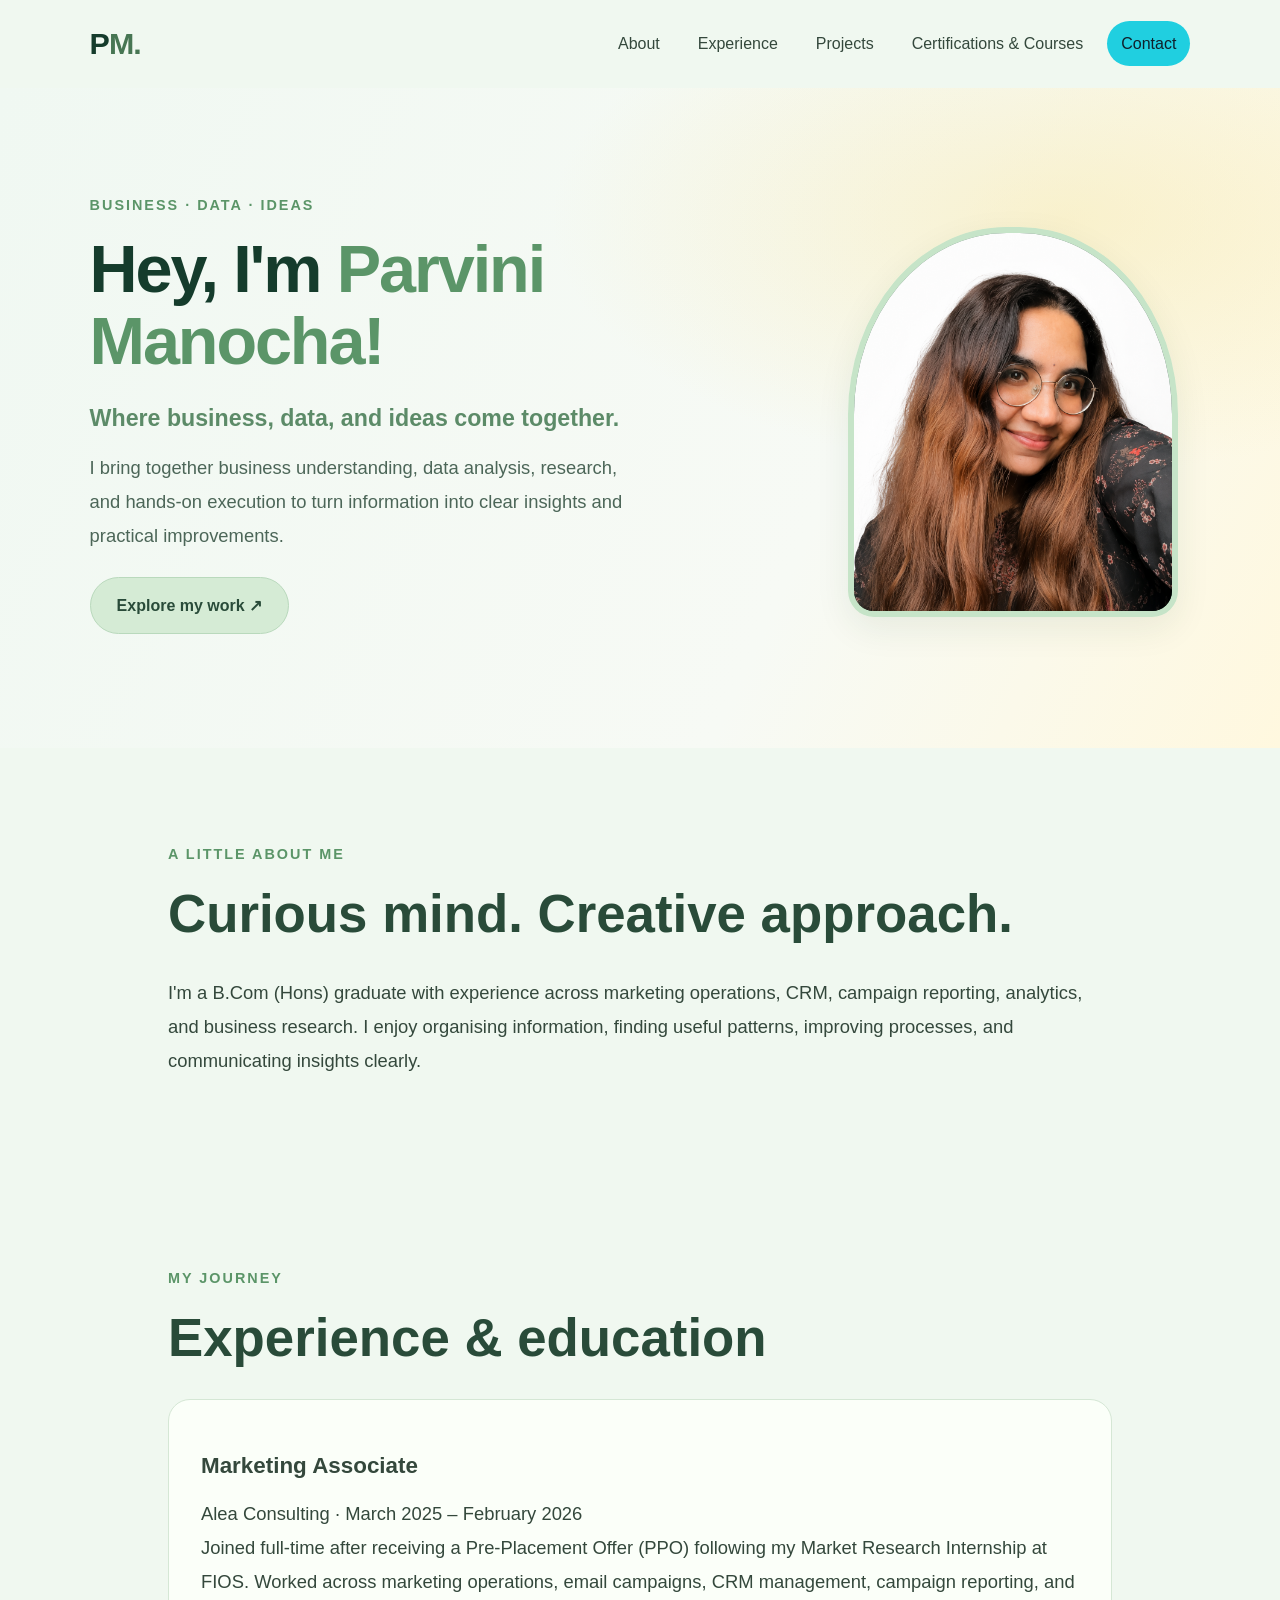
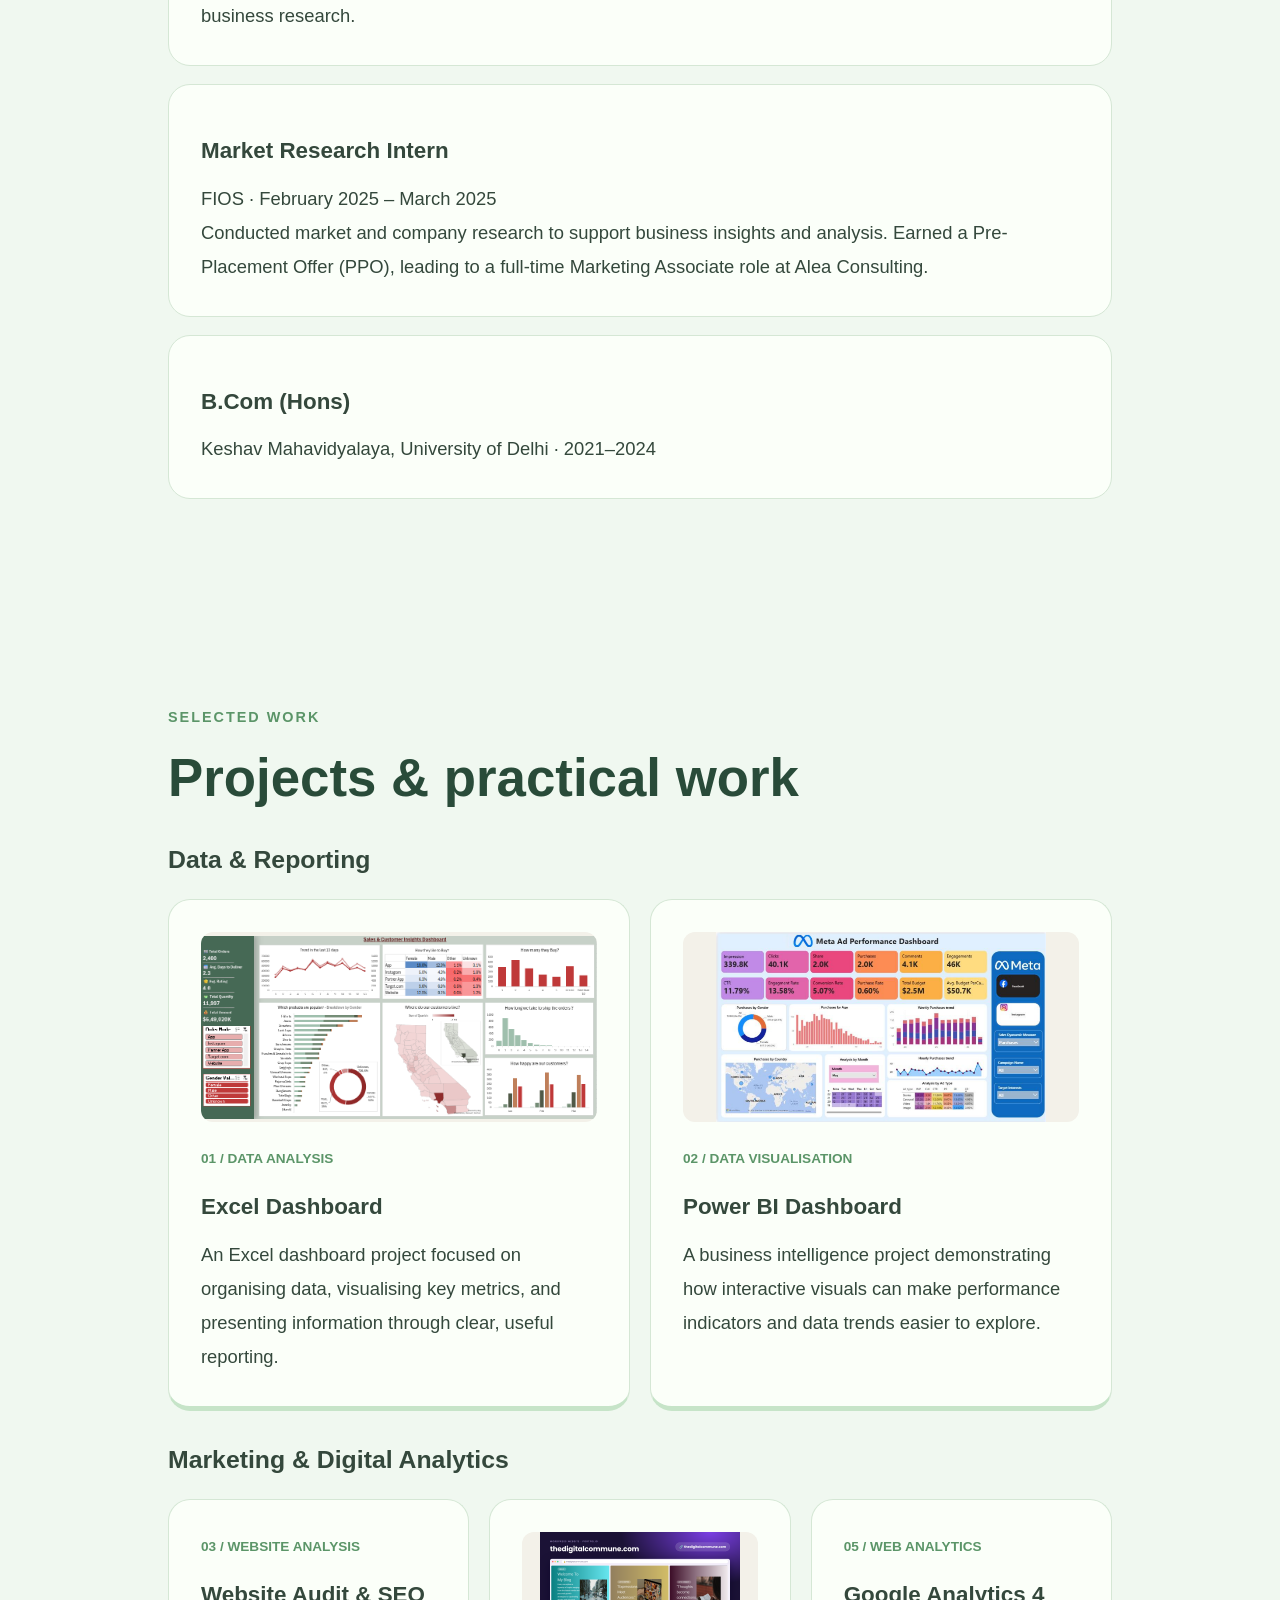
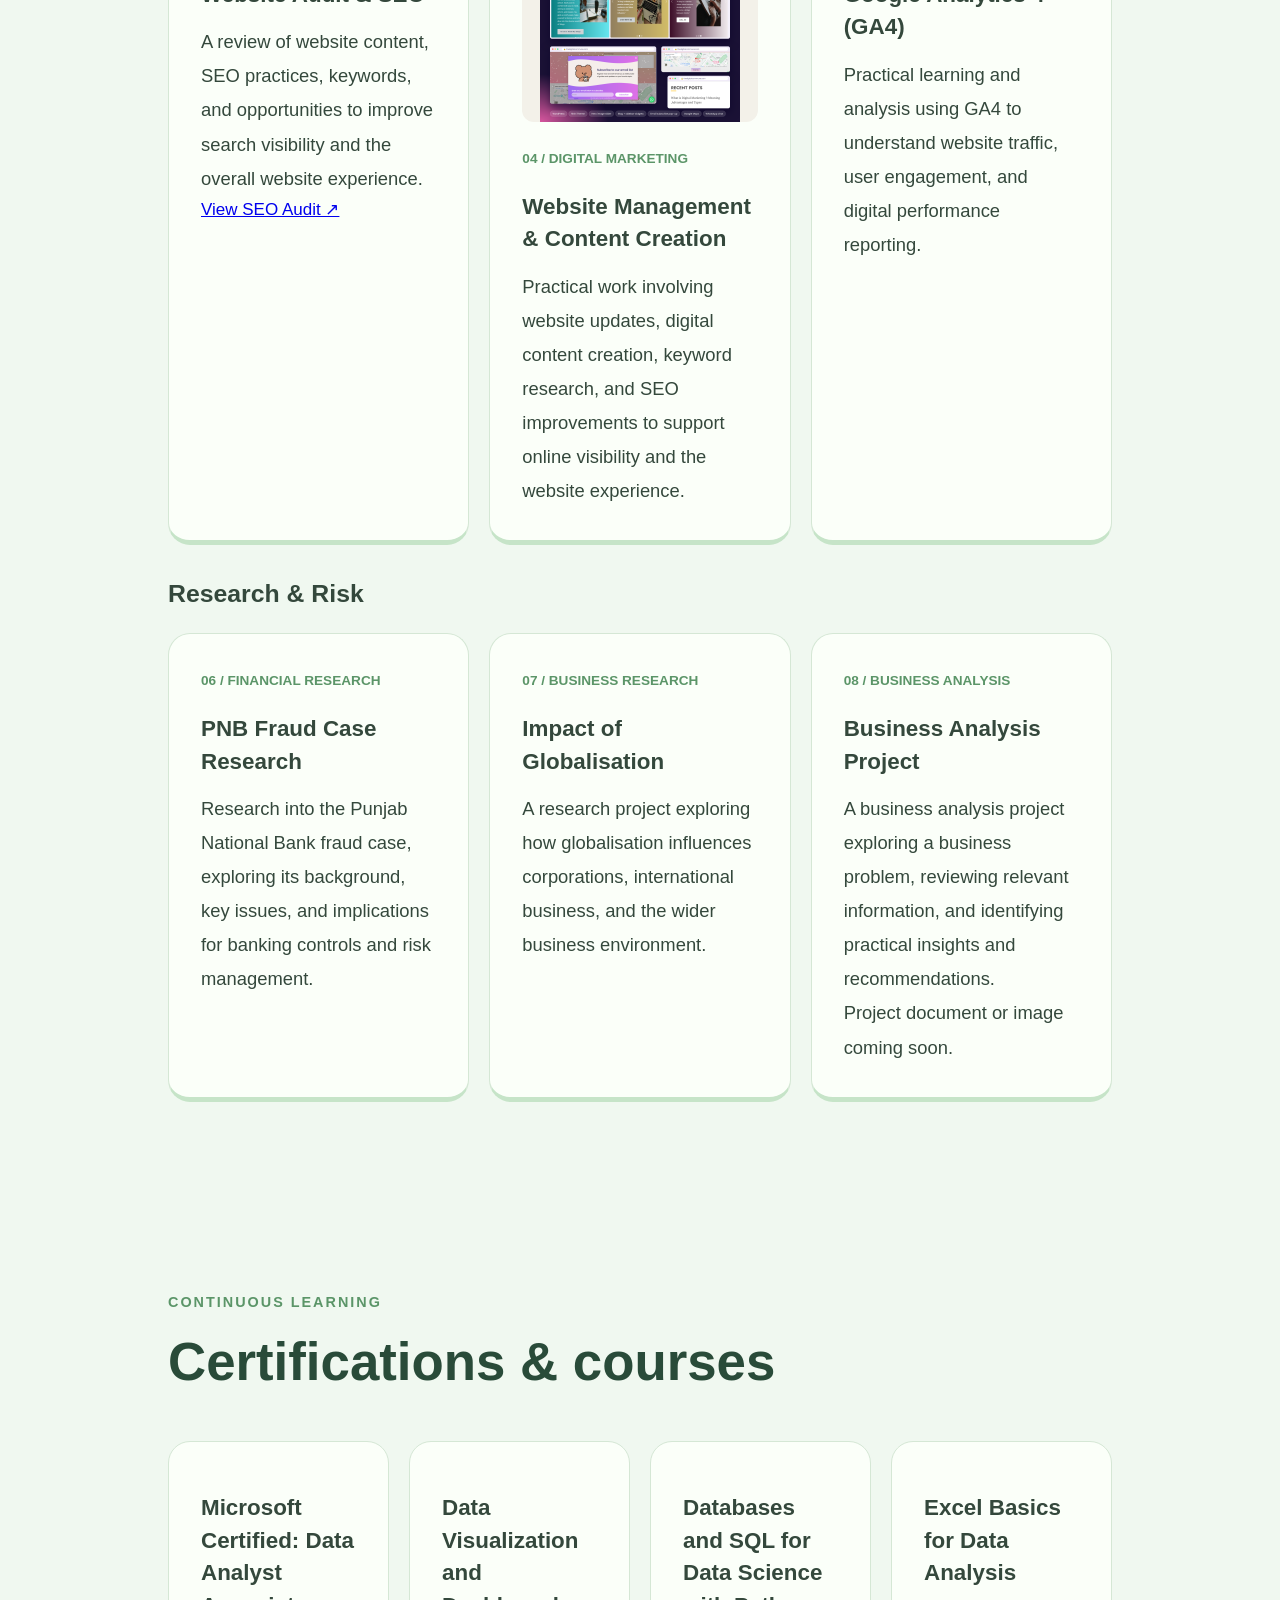
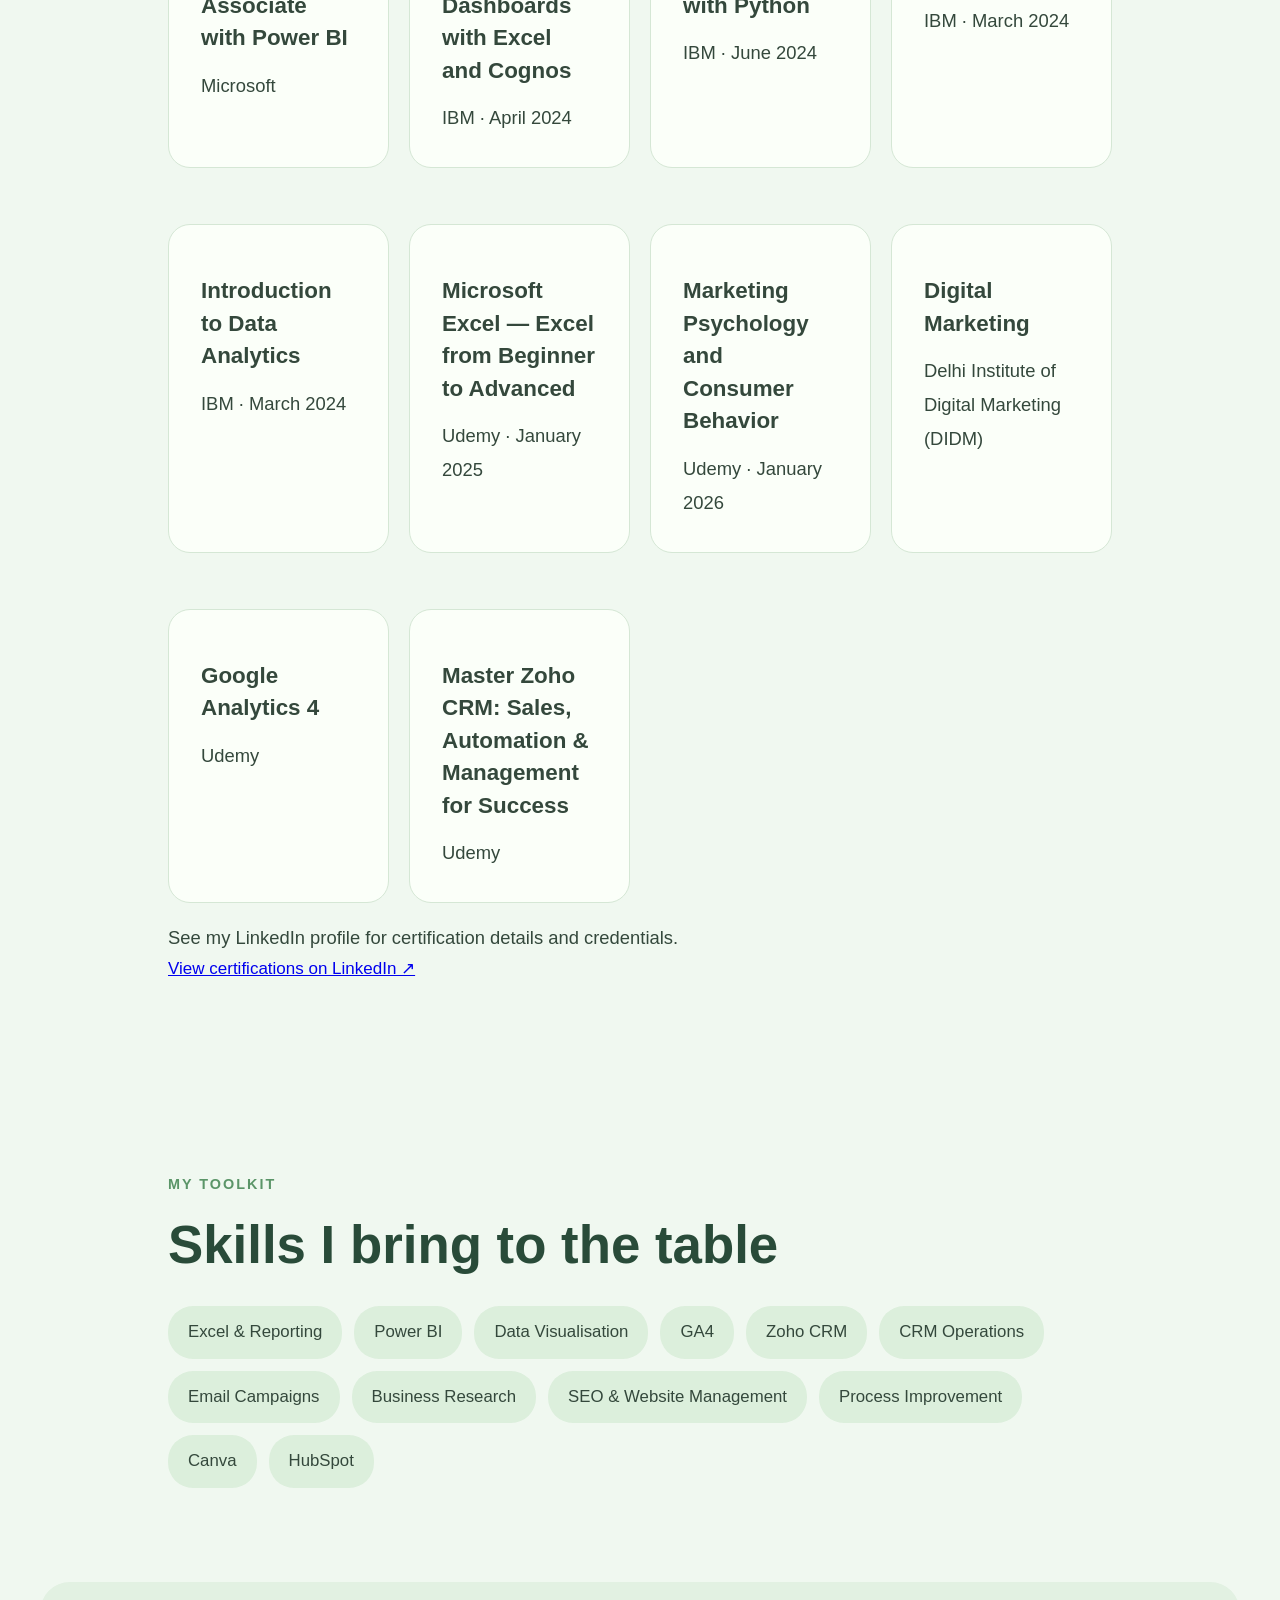
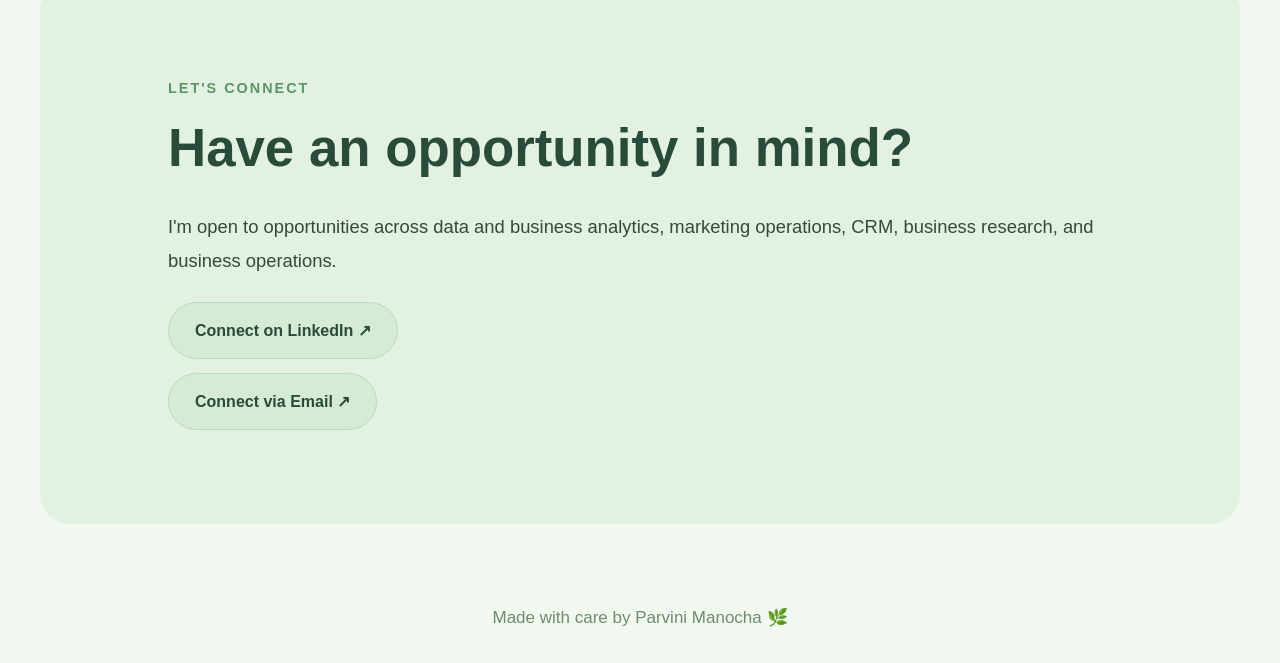
==== index.html @ 89a01373 "Highlight current section in portfolio navigation" ====
<!DOCTYPE html>
<html lang="en">
<head>
  <meta charset="UTF-8">
  <meta name="viewport" content="width=device-width, initial-scale=1.0">
  <title>Parvini Manocha | Portfolio</title>
  <meta name="description" content="Where business, data, and ideas come together. Analytical thinking, creative problem-solving, and meaningful outcomes.">
  <link rel="stylesheet" href="style.css">
</head>
<body>
  <header class="navbar">
    <a class="logo" href="#">PM.</a>
    <nav>
      <a href="#about">About</a>
      <a href="#experience">Experience</a>
      <a href="#projects">Projects</a>
      <a href="#certifications">Certifications & Courses</a>
      <a href="#contact">Contact</a>
    </nav>
  </header>

  <main>
    <section class="hero">
      <div class="hero-text">
        <p class="eyebrow">BUSINESS · DATA · IDEAS</p>
        <h1>Hey, I'm <span>Parvini Manocha!</span></h1>
        <p class="tagline">Where business, data, and ideas come together.</p>
        <p class="intro">I bring together business understanding, data analysis, research, and hands-on execution to turn information into clear insights and practical improvements.</p>
        <a class="button" href="#projects">Explore my work ↗</a>
      </div>
      <div class="hero-image">
        <img class="profile-photo" src="parviniimg.png" alt="Parvini Manocha" />
      </div>
    </section>
    <section id="about" class="section">
      <p class="eyebrow">A LITTLE ABOUT ME</p>
      <h2>Curious mind. Creative approach.</h2>
      <p>I'm a B.Com (Hons) graduate with experience across marketing operations, CRM, campaign reporting, analytics, and business research. I enjoy organising information, finding useful patterns, improving processes, and communicating insights clearly.</p>
    </section>

    <section id="experience" class="section">
      <p class="eyebrow">MY JOURNEY</p>
      <h2>Experience & education</h2>
      <div class="info-card">
        <h3>Marketing Associate</h3>
        <p>Alea Consulting · March 2025 – February 2026</p>
        <p>Joined full-time after receiving a Pre-Placement Offer (PPO) following my Market Research Internship at FIOS. Worked across marketing operations, email campaigns, CRM management, campaign reporting, and business research.</p>
      </div>
      <div class="info-card">
        <h3>Market Research Intern</h3>
        <p>FIOS · February 2025 – March 2025</p>
        <p>Conducted market and company research to support business insights and analysis. Earned a Pre-Placement Offer (PPO), leading to a full-time Marketing Associate role at Alea Consulting.</p>
      </div>
      <div class="info-card">
        <h3>B.Com (Hons)</h3>
        <p>Keshav Mahavidyalaya, University of Delhi · 2021–2024</p>
      </div>
    </section>

    <section id="projects" class="section">
      <p class="eyebrow">SELECTED WORK</p>
      <h2>Projects & practical work</h2>

      <h3 class="project-category">Data & Reporting</h3>
      <div class="project-grid">
        <div class="project-card">
          <img class="project-image" src="Excel.png" alt="Excel dashboard project preview" loading="lazy">
          <span>01 / DATA ANALYSIS</span>
          <h3>Excel Dashboard</h3>
          <p>An Excel dashboard project focused on organising data, visualising key metrics, and presenting information through clear, useful reporting.</p>
        </div>
        <div class="project-card">
          <img class="project-image" src="PowerBI.png" alt="Power BI dashboard project preview" loading="lazy">
          <span>02 / DATA VISUALISATION</span>
          <h3>Power BI Dashboard</h3>
          <p>A business intelligence project demonstrating how interactive visuals can make performance indicators and data trends easier to explore.</p>
        </div>
      </div>

      <h3 class="project-category">Marketing & Digital Analytics</h3>
      <div class="project-grid">
        <div class="project-card">
          <span>03 / WEBSITE ANALYSIS</span>
          <h3>Website Audit & SEO</h3>
          <p>A review of website content, SEO practices, keywords, and opportunities to improve search visibility and the overall website experience.</p>
          <a class="project-link" href="https://docs.google.com/document/d/1gjz4fOvQRrNuH-KPscxreZs56zF61A42dVBVCs2xBp8/edit?usp=sharing" target="_blank" rel="noopener noreferrer">View SEO Audit ↗</a>
        </div>
        <div class="project-card">
          <img class="project-image" src="thedigitalcommune.png" alt="Digital Commune website and content work preview" loading="lazy">
          <span>04 / DIGITAL MARKETING</span>
          <h3>Website Management & Content Creation</h3>
          <p>Practical work involving website updates, digital content creation, keyword research, and SEO improvements to support online visibility and the website experience.</p>
        </div>
        <div class="project-card">
          <span>05 / WEB ANALYTICS</span>
          <h3>Google Analytics 4 (GA4)</h3>
          <p>Practical learning and analysis using GA4 to understand website traffic, user engagement, and digital performance reporting.</p>
        </div>
      </div>

      <h3 class="project-category">Research & Risk</h3>
      <div class="project-grid">
        <div class="project-card">
          <span>06 / FINANCIAL RESEARCH</span>
          <h3>PNB Fraud Case Research</h3>
          <p>Research into the Punjab National Bank fraud case, exploring its background, key issues, and implications for banking controls and risk management.</p>
        </div>
        <div class="project-card">
          <span>07 / BUSINESS RESEARCH</span>
          <h3>Impact of Globalisation</h3>
          <p>A research project exploring how globalisation influences corporations, international business, and the wider business environment.</p>
        </div>
        <div class="project-card">
          <span>08 / BUSINESS ANALYSIS</span>
          <h3>Business Analysis Project</h3>
          <p>A business analysis project exploring a business problem, reviewing relevant information, and identifying practical insights and recommendations.</p>
          <p class="project-note">Project document or image coming soon.</p>
        </div>
      </div>
    </section>

    <section id="certifications" class="section">
      <p class="eyebrow">CONTINUOUS LEARNING</p>
      <h2>Certifications & courses</h2>
      <div class="project-grid certification-grid">
        <div class="info-card">
          <h3>Microsoft Certified: Data Analyst Associate with Power BI</h3>
          <p>Microsoft</p>
        </div>
        <div class="info-card">
          <h3>Data Visualization and Dashboards with Excel and Cognos</h3>
          <p>IBM · April 2024</p>
        </div>
        <div class="info-card">
          <h3>Databases and SQL for Data Science with Python</h3>
          <p>IBM · June 2024</p>
        </div>
        <div class="info-card">
          <h3>Excel Basics for Data Analysis</h3>
          <p>IBM · March 2024</p>
        </div>
        <div class="info-card">
          <h3>Introduction to Data Analytics</h3>
          <p>IBM · March 2024</p>
        </div>
        <div class="info-card">
          <h3>Microsoft Excel — Excel from Beginner to Advanced</h3>
          <p>Udemy · January 2025</p>
        </div>
        <div class="info-card">
          <h3>Marketing Psychology and Consumer Behavior</h3>
          <p>Udemy · January 2026</p>
        </div>
        <div class="info-card">
          <h3>Digital Marketing</h3>
          <p>Delhi Institute of Digital Marketing (DIDM)</p>
        </div>
        <div class="info-card">
          <h3>Google Analytics 4</h3>
          <p>Udemy</p>
        </div>
        <div class="info-card">
          <h3>Master Zoho CRM: Sales, Automation & Management for Success</h3>
          <p>Udemy</p>
        </div>
      </div>
      <p class="certification-note">See my LinkedIn profile for certification details and credentials.</p>
      <a class="project-link" href="https://www.linkedin.com/in/parvini-manocha-0aa1762b6/" target="_blank" rel="noopener noreferrer">View certifications on LinkedIn ↗</a>
    </section>

    <section class="section skills">
      <p class="eyebrow">MY TOOLKIT</p>
      <h2>Skills I bring to the table</h2>
      <div class="skill-list">
        <span>Excel & Reporting</span><span>Power BI</span>
        <span>Data Visualisation</span><span>GA4</span>
        <span>Zoho CRM</span><span>CRM Operations</span>
        <span>Email Campaigns</span><span>Business Research</span>
        <span>SEO & Website Management</span><span>Process Improvement</span>
        <span>Canva</span><span>HubSpot</span>
      </div>
    </section>

    <section id="contact" class="section contact">
      <p class="eyebrow">LET'S CONNECT</p>
      <h2>Have an opportunity in mind?</h2>
      <p>I'm open to opportunities across data and business analytics, marketing operations, CRM, business research, and business operations.</p>
      <div class="contact-buttons">
        <a class="button" href="https://www.linkedin.com/in/parvini-manocha-0aa1762b6/" target="_blank" rel="noopener noreferrer">Connect on LinkedIn ↗</a>
        <a class="button" href="mailto:parvinimanocha@gmail.com">Connect via Email ↗</a>
      </div>
    </section>
  </main>

  <footer>Made with care by Parvini Manocha 🌿</footer>
  <script>
    (() => {
      const links = Array.from(document.querySelectorAll('.navbar nav a[href^="#"]'));
      const sections = links
        .map(link => document.querySelector(link.getAttribute('href')))
        .filter(Boolean);

      function setActive(id) {
        links.forEach(link => {
          const active = link.getAttribute('href') === '#' + id;
          link.classList.toggle('active', active);
          if (active) {
            link.setAttribute('aria-current', 'location');
          } else {
            link.removeAttribute('aria-current');
          }
        });
      }

      links.forEach(link => {
        link.addEventListener('click', () => {
          const id = link.getAttribute('href').slice(1);
          setActive(id);
        });
      });

      if ('IntersectionObserver' in window) {
        const observer = new IntersectionObserver(entries => {
          const visible = entries
            .filter(entry => entry.isIntersecting)
            .sort((a, b) => b.intersectionRatio - a.intersectionRatio)[0];
          if (visible) setActive(visible.target.id);
        }, { rootMargin: '-20% 0px -55% 0px', threshold: [0, 0.1, 0.25, 0.5] });
        sections.forEach(section => observer.observe(section));
      }

      const initialId = window.location.hash.slice(1);
      if (sections.some(section => section.id === initialId)) {
        setActive(initialId);
      }
    })();
  </script>
</body>
</html>
---- style.css ----
* {
  box-sizing: border-box;
  margin: 0;
  padding: 0;
}

body {
  font-family: "Segoe UI", Arial, sans-serif;
  background: #faf7ef;
  color: #34483c;
  line-height: 1.7;
}

h1 {
  font-size: clamp(2.5rem, 6vw, 4.5rem);
  line-height: 1.15;
  letter-spacing: -2px;
  margin-bottom: 20px;
}

p {
  font-size: 1.1rem;
}

/* Navigation */
.navbar {
  display: flex;
  justify-content: space-between;
  align-items: center;
  padding: 24px 8%;
  gap: 20px;
}

.logo {
  font-size: 1.8rem;
  font-weight: 800;
  color: #526b57;
  text-decoration: none;
}

nav {
  display: flex;
  flex-wrap: wrap;
  gap: 24px;
}

nav a {
  color: #34483c;
  text-decoration: none;
  font-size: 0.95rem;
}

/* Hero section */
.hero {
  min-height: 75vh;
  padding: 70px 10%;
  display: flex;
  align-items: center;
  justify-content: space-between;
  gap: 50px;
}

.hero-text {
  max-width: 650px;
}

.hero h1 span {
  color: #718b70;
}

.eyebrow {
  color: #718b70;
  font-size: 0.8rem;
  font-weight: 700;
  letter-spacing: 2px;
  margin-bottom: 16px;
}

.tagline {
  font-size: 1.35rem;
  margin-bottom: 16px;
}

.intro {
  max-width: 520px;
  margin-bottom: 28px;
}

.button {
  display: inline-block;
  padding: 13px 24px;
  background: #e9d985;
  color: #34483c;
  text-decoration: none;
  font-weight: 700;
  border-radius: 30px;
}

.hero-image {
  width: 300px;
  min-width: 250px;
}

.profile-photo {
  display: block;
  width: 100%;
  height: 420px;
  object-fit: cover;
  object-position: center;
  background: #eeeadf;
  border: 8px solid #e9d985;
  border-radius: 150px 150px 30px 30px;
}

/* Content sections */
.section {
  padding: 80px 10%;
  max-width: 1200px;
  margin: auto;
}

.section h2 {
  font-size: clamp(2rem, 4vw, 3rem);
  line-height: 1.2;
  margin-bottom: 24px;
}

.info-card,
.project-card {
  padding: 28px;
  margin: 18px 0;
  background: #fffdf8;
  border: 1px solid #e5e4d7;
  border-radius: 20px;
}

.project-grid {
  display: grid;
  grid-template-columns: repeat(auto-fit, minmax(220px, 1fr));
  gap: 20px;
}

.project-card {
  margin: 0;
  border-bottom: 5px solid #d9e2d3;
  overflow: hidden;
}

.project-image {
  display: block;
  width: 100%;
  height: 190px;
  object-fit: contain;
  object-position: center;
  margin: 0 0 22px;
  border-radius: 12px;
  background: #f3f1e9;
}

.project-card span {
  color: #718b70;
  font-size: 0.75rem;
  font-weight: 700;
}

.project-card h3,
.info-card h3 {
  margin: 18px 0 14px;
  line-height: 1.45;
}

.skill-list {
  display: flex;
  flex-wrap: wrap;
  gap: 12px;
}

.skill-list span {
  padding: 10px 18px;
  background: #e3e9dc;
  border-radius: 25px;
}

.contact {
  background: #eef0e7;
  border-radius: 30px;
  margin-bottom: 50px;
}

.contact p:not(.eyebrow) {
  margin-bottom: 24px;
}

.contact-buttons {
  display: flex;
  flex-direction: column;
  align-items: flex-start;
  gap: 14px;
}

footer {
  text-align: center;
  padding: 30px;
  color: #718b70;
}

@media (max-width: 700px) {
  .navbar {
    flex-direction: column;
  }

  nav {
    justify-content: center;
    gap: 14px;
  }

  .hero {
    flex-direction: column;
    text-align: center;
    padding: 45px 7%;
  }

  .hero-image {
    width: min(300px, 100%);
  }

  .section {
    padding: 55px 7%;
  }
}




/* Refined portfolio hero design */
body {
  background: #f5faf6;
  color: #153c2c;
  font-family: "Segoe UI", Arial, sans-serif;
}

.navbar {
  padding: 18px 7%;
  background: rgba(245, 250, 246, 0.96);
}

.logo {
  color: #153c2c;
  font-size: 1.55rem;
  letter-spacing: -1px;
}

.logo::first-letter {
  color: #153c2c;
}

nav {
  gap: 10px;
  align-items: center;
}

nav a {
  font-size: 0.86rem;
  padding: 9px 14px;
  border-radius: 24px;
  transition: background 0.2s ease, color 0.2s ease;
}

nav a:hover,
nav a:focus-visible {
  background: #153c2c;
  color: #fffdf8;
}

.hero {
  position: relative;
  overflow: hidden;
  min-height: 660px;
  padding: 68px 7% 76px;
  gap: clamp(32px, 6vw, 80px);
  background:
    radial-gradient(ellipse at 83% 20%, rgba(249, 231, 164, 0.48), transparent 34%),
    linear-gradient(115deg, #f0f8f2 0%, #f7faf5 64%, #fff8df 100%);
}

.hero-text {
  flex: 1 1 58%;
  max-width: 680px;
  position: relative;
  z-index: 1;
}

.availability {
  display: inline-flex;
  align-items: center;
  gap: 8px;
  margin-bottom: 22px;
  padding: 7px 14px;
  border-radius: 24px;
  background: #e3f1e7;
  color: #47795b;
  font-size: 0.82rem;
  font-weight: 650;
}

.availability-dot {
  width: 7px;
  height: 7px;
  border-radius: 50%;
  background: #e8a34c;
}

.hero h1 {
  color: #153c2c;
  font-size: clamp(2.55rem, 5.2vw, 4.25rem);
  font-weight: 800;
  letter-spacing: -2.1px;
  line-height: 1.08;
  margin-bottom: 22px;
}

.hero h1 .wave {
  color: inherit;
  white-space: nowrap;
}

.hero h1 .highlight {
  color: #153c2c;
  background: linear-gradient(transparent 66%, #f3c54b 66%, #f3c54b 91%, transparent 91%);
}

.tagline {
  color: #5c8b68;
  font-size: 1.17rem;
  font-weight: 750;
  margin-bottom: 12px;
}

.intro {
  max-width: 540px;
  color: #4c6658;
  font-size: 1rem;
  line-height: 1.75;
  margin-bottom: 24px;
}

.hero-actions {
  display: flex;
  flex-wrap: wrap;
  align-items: center;
  gap: 12px;
  margin-bottom: 26px;
}

.button {
  padding: 12px 22px;
  border: 1.5px solid #153c2c;
  font-size: 0.92rem;
  transition: transform 0.2s ease, box-shadow 0.2s ease;
}

.button:hover {
  transform: translateY(-2px);
  box-shadow: 0 7px 16px rgba(21, 60, 44, 0.12);
}

.button-primary {
  background: #153c2c;
  color: #fffdf8;
  border-color: #153c2c;
}

.button-secondary {
  background: #fffdf8;
  color: #153c2c;
}

.hero-stats {
  display: flex;
  flex-wrap: wrap;
  gap: 10px;
}

.stat-card {
  display: flex;
  flex-direction: column;
  gap: 2px;
  min-width: 112px;
  padding: 12px 15px;
  background: rgba(255, 255, 255, 0.88);
  border: 1px solid #dce9df;
  border-radius: 14px;
}

.stat-card strong {
  color: #153c2c;
  font-size: 1.2rem;
  line-height: 1.3;
}

.stat-card span {
  color: #5b7164;
  font-size: 0.75rem;
  line-height: 1.35;
}

.hero-image {
  position: relative;
  flex: 0 1 330px;
  width: min(330px, 34%);
  min-width: 250px;
  margin: 16px 12px 0 0;
}

.profile-frame {
  padding: 0;
  border: 0;
  border-radius: 0;
  background: transparent;
}

.profile-photo {
  width: 100%;
  height: 390px;
  object-fit: cover;
  object-position: center top;
  background: linear-gradient(155deg, #4d7b5c, #153c2c);
  border: 6px solid #f3bd3d;
  border-radius: 48% 48% 26px 26px;
  box-shadow: 0 12px 35px rgba(21, 60, 44, 0.08);
}

.floating-badge {
  position: absolute;
  z-index: 2;
  padding: 10px 13px;
  background: #fff;
  color: #294b39;
  border: 1px solid rgba(21, 60, 44, 0.06);
  border-radius: 13px;
  box-shadow: 0 8px 22px rgba(33, 59, 43, 0.13);
  font-size: 0.76rem;
  font-weight: 750;
  white-space: nowrap;
}

.badge-top {
  top: 17%;
  left: -18%;
}

.badge-right {
  right: -10%;
  bottom: 22%;
}

.badge-bottom {
  bottom: 8%;
  left: -12%;
}

.section {
  color: #34483c;
}

.contact-buttons {
  display: flex;
  flex-direction: column;
  align-items: flex-start;
  gap: 14px;
}

@media (max-width: 850px) {
  .hero {
    min-height: auto;
    padding: 52px 7% 60px;
    gap: 38px;
  }

  .hero-image {
    width: 290px;
    min-width: 220px;
    flex-basis: 290px;
  }

  .profile-photo {
    height: 340px;
  }

  .badge-top {
    left: -8%;
  }

  .badge-right {
    right: -5%;
  }
}

@media (max-width: 700px) {
  .navbar {
    flex-direction: column;
    padding: 18px 6%;
  }

  nav {
    justify-content: center;
    gap: 4px;
  }

  nav a {
    padding: 8px 10px;
    font-size: 0.8rem;
  }

  .hero {
    flex-direction: column;
    align-items: stretch;
    text-align: left;
    padding: 42px 7% 54px;
  }

  .hero-text {
    max-width: none;
  }

  .hero h1 {
    font-size: clamp(2.45rem, 10vw, 3.5rem);
    letter-spacing: -1.5px;
  }

  .hero-image {
    width: min(300px, 82%);
    min-width: 0;
    flex: none;
    align-self: center;
    margin: 18px 0 8px;
  }

  .profile-photo {
    height: 350px;
  }

  .hero-stats {
    gap: 8px;
  }

  .stat-card {
    min-width: 0;
    flex: 1 1 28%;
    padding: 10px;
  }

  .stat-card span {
    font-size: 0.7rem;
  }

  .badge-top {
    left: -12%;
  }

  .badge-right {
    right: -12%;
  }

  .badge-bottom {
    left: -10%;
  }
}

@media (max-width: 390px) {
  .floating-badge {
    font-size: 0.68rem;
    padding: 8px 10px;
  }

  .badge-top {
    left: -8%;
  }

  .badge-right {
    right: -7%;
  }
}


/* Larger typography and light-green portfolio theme */
:root {
  color-scheme: light;
}

body {
  background: #f0f8f0;
  color: #294b39;
  font-size: 17px;
}

.navbar {
  background: #f0f8f0;
}

.logo {
  font-size: 1.9rem;
  color: #477653;
}

nav a {
  font-size: 1rem;
}

.eyebrow {
  color: #5b9568;
  font-size: 0.9rem;
}

.tagline {
  font-size: 1.45rem;
}

.intro,
.section > p:not(.eyebrow),
.info-card p,
.project-card p,
.certification-note {
  font-size: 1.15rem;
  line-height: 1.85;
}

.section {
  padding-top: 94px;
  padding-bottom: 94px;
}

.section h2 {
  font-size: clamp(2.25rem, 4.4vw, 3.3rem);
  color: #294b39;
  margin-bottom: 30px;
}

.info-card,
.project-card {
  background: #fbfff9;
  border-color: #d5e7d5;
  padding: 32px;
  border-radius: 22px;
}

.info-card h3,
.project-card h3 {
  font-size: 1.4rem;
}

.project-card span {
  font-size: 0.85rem;
  color: #5b9568;
}

.project-category {
  font-size: 1.55rem;
  margin: 28px 0 18px;
}

.skill-list span {
  background: #dcefdc;
  font-size: 1.05rem;
  padding: 12px 20px;
}

.contact {
  background: #e2f1e2;
}

.button {
  font-size: 1rem;
  background: #d5ebd5;
  color: #294b39;
  border-color: #b9d9bc;
  padding: 14px 26px;
}

.hero h1 span {
  color: #5b9568;
}

.profile-photo {
  border-color: #c6e4c8;
}

.project-card {
  border-bottom-color: #c6e4c8;
}

@media (max-width: 700px) {
  body {
    font-size: 16px;
  }

  .section {
    padding-top: 65px;
    padding-bottom: 65px;
  }

  .section h2 {
    font-size: clamp(2rem, 8vw, 2.7rem);
  }

  .info-card,
  .project-card {
    padding: 24px;
  }

  .intro,
  .section > p:not(.eyebrow),
  .info-card p,
  .project-card p,
  .certification-note {
    font-size: 1.05rem;
  }
}


/* Highlight the current navigation section */
nav a {
  transition: background-color 0.2s ease, color 0.2s ease;
}

nav a.active,
nav a[aria-current="location"] {
  background: #20cfe0;
  color: #10202b;
  border-radius: 24px;
}

nav a.active:hover,
nav a[aria-current="location"]:hover {
  background: #20cfe0;
  color: #10202b;
}
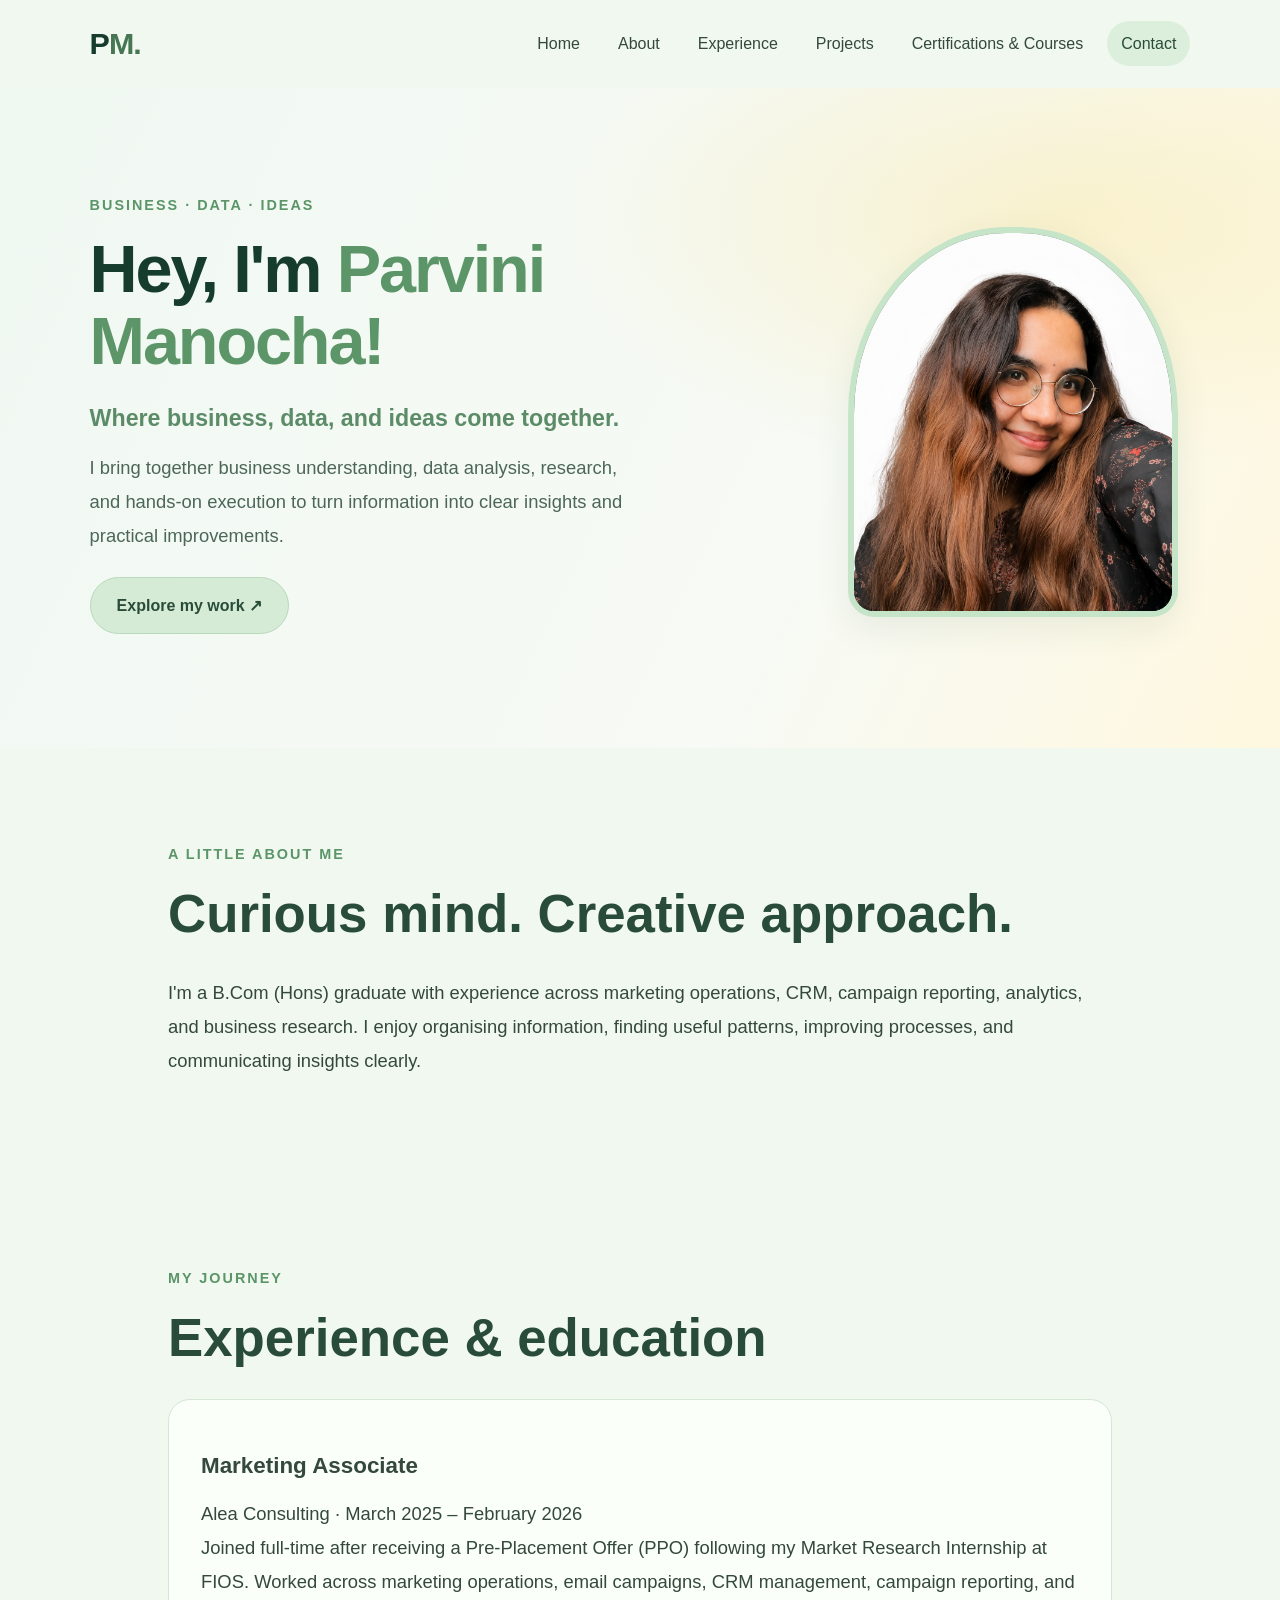
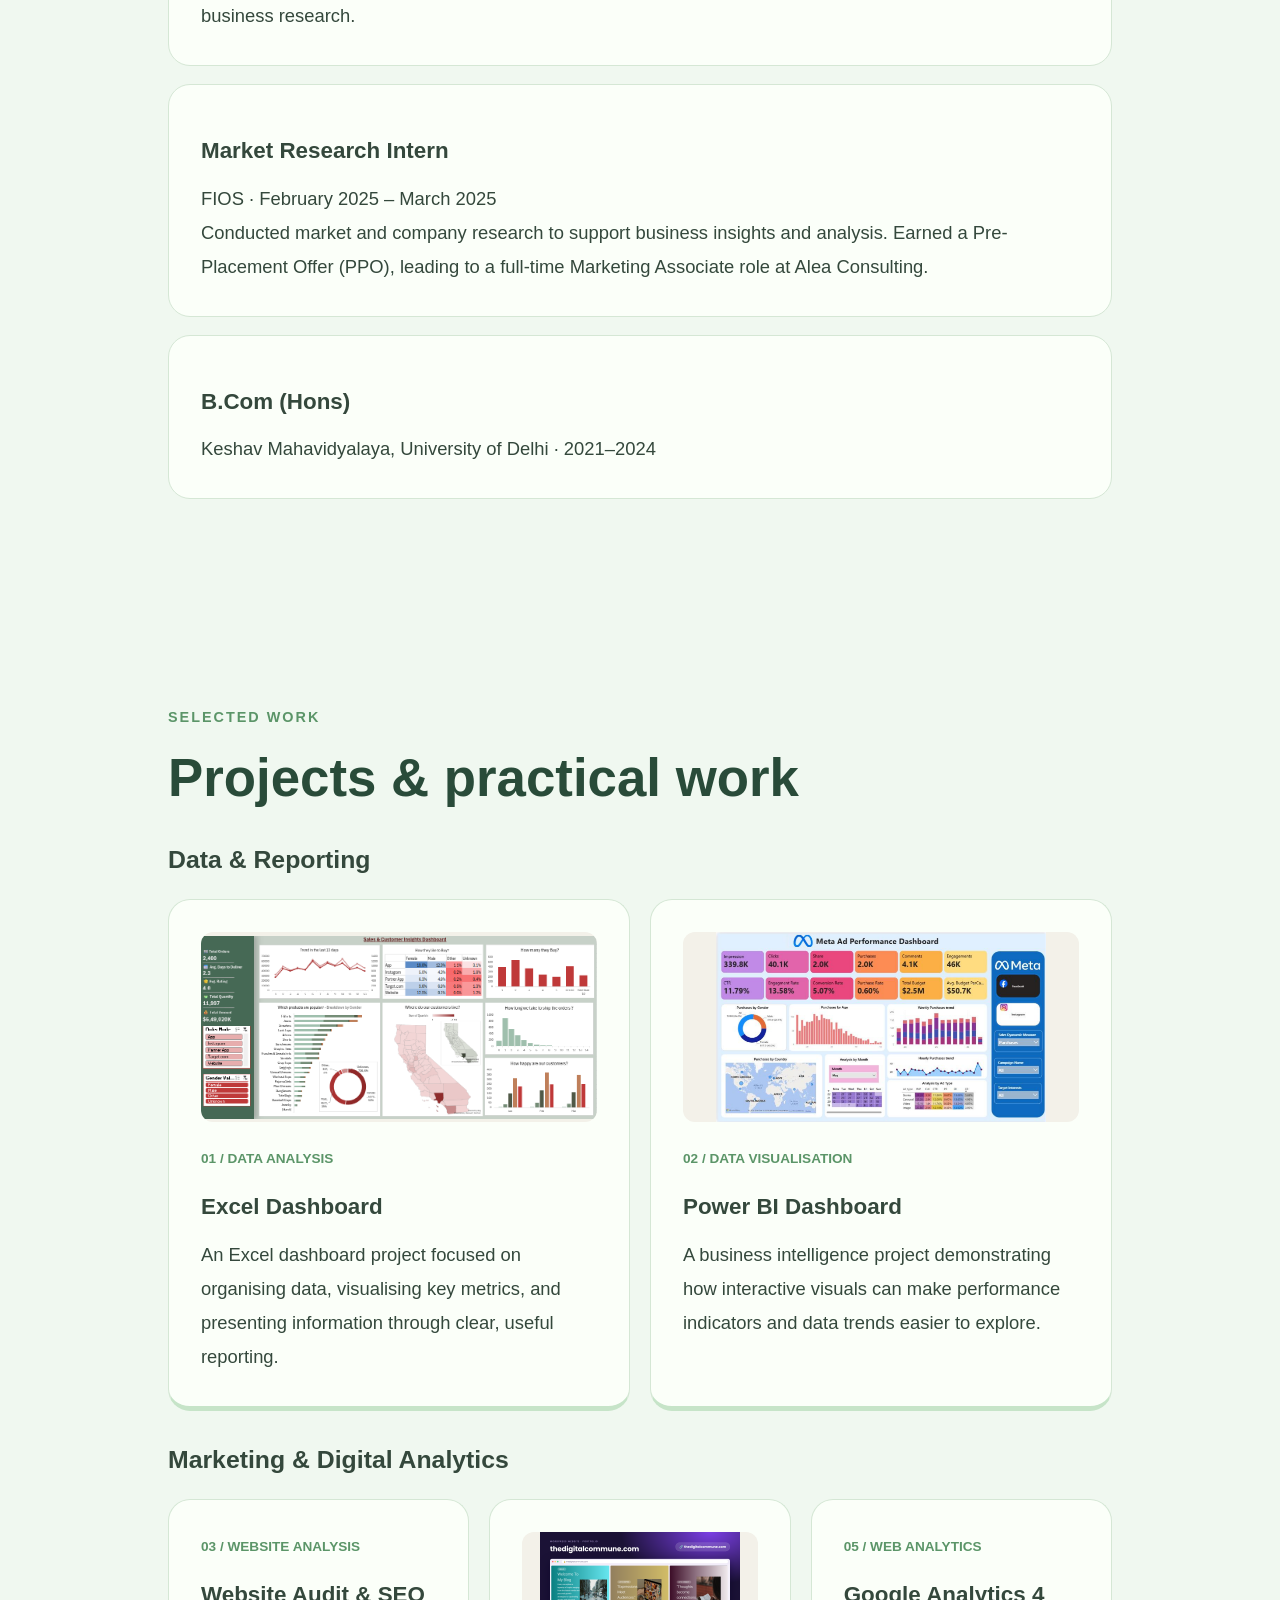
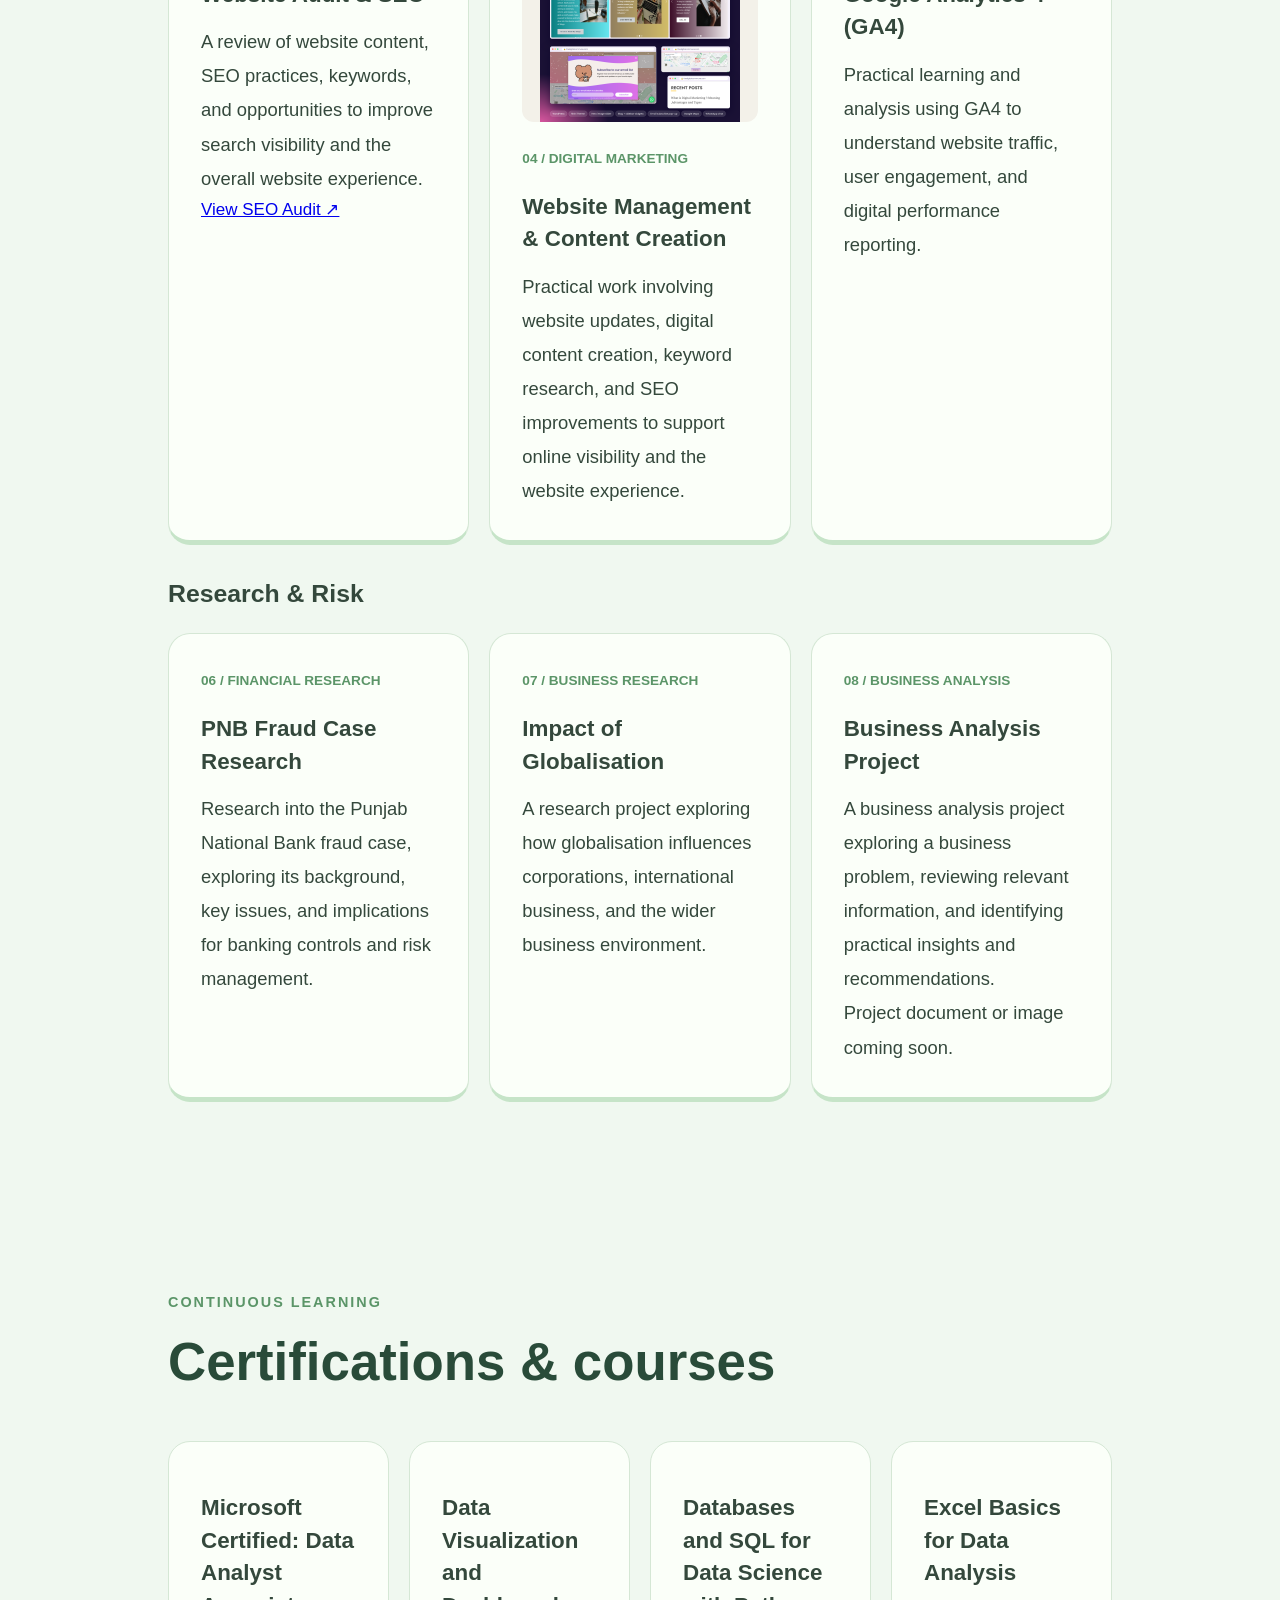
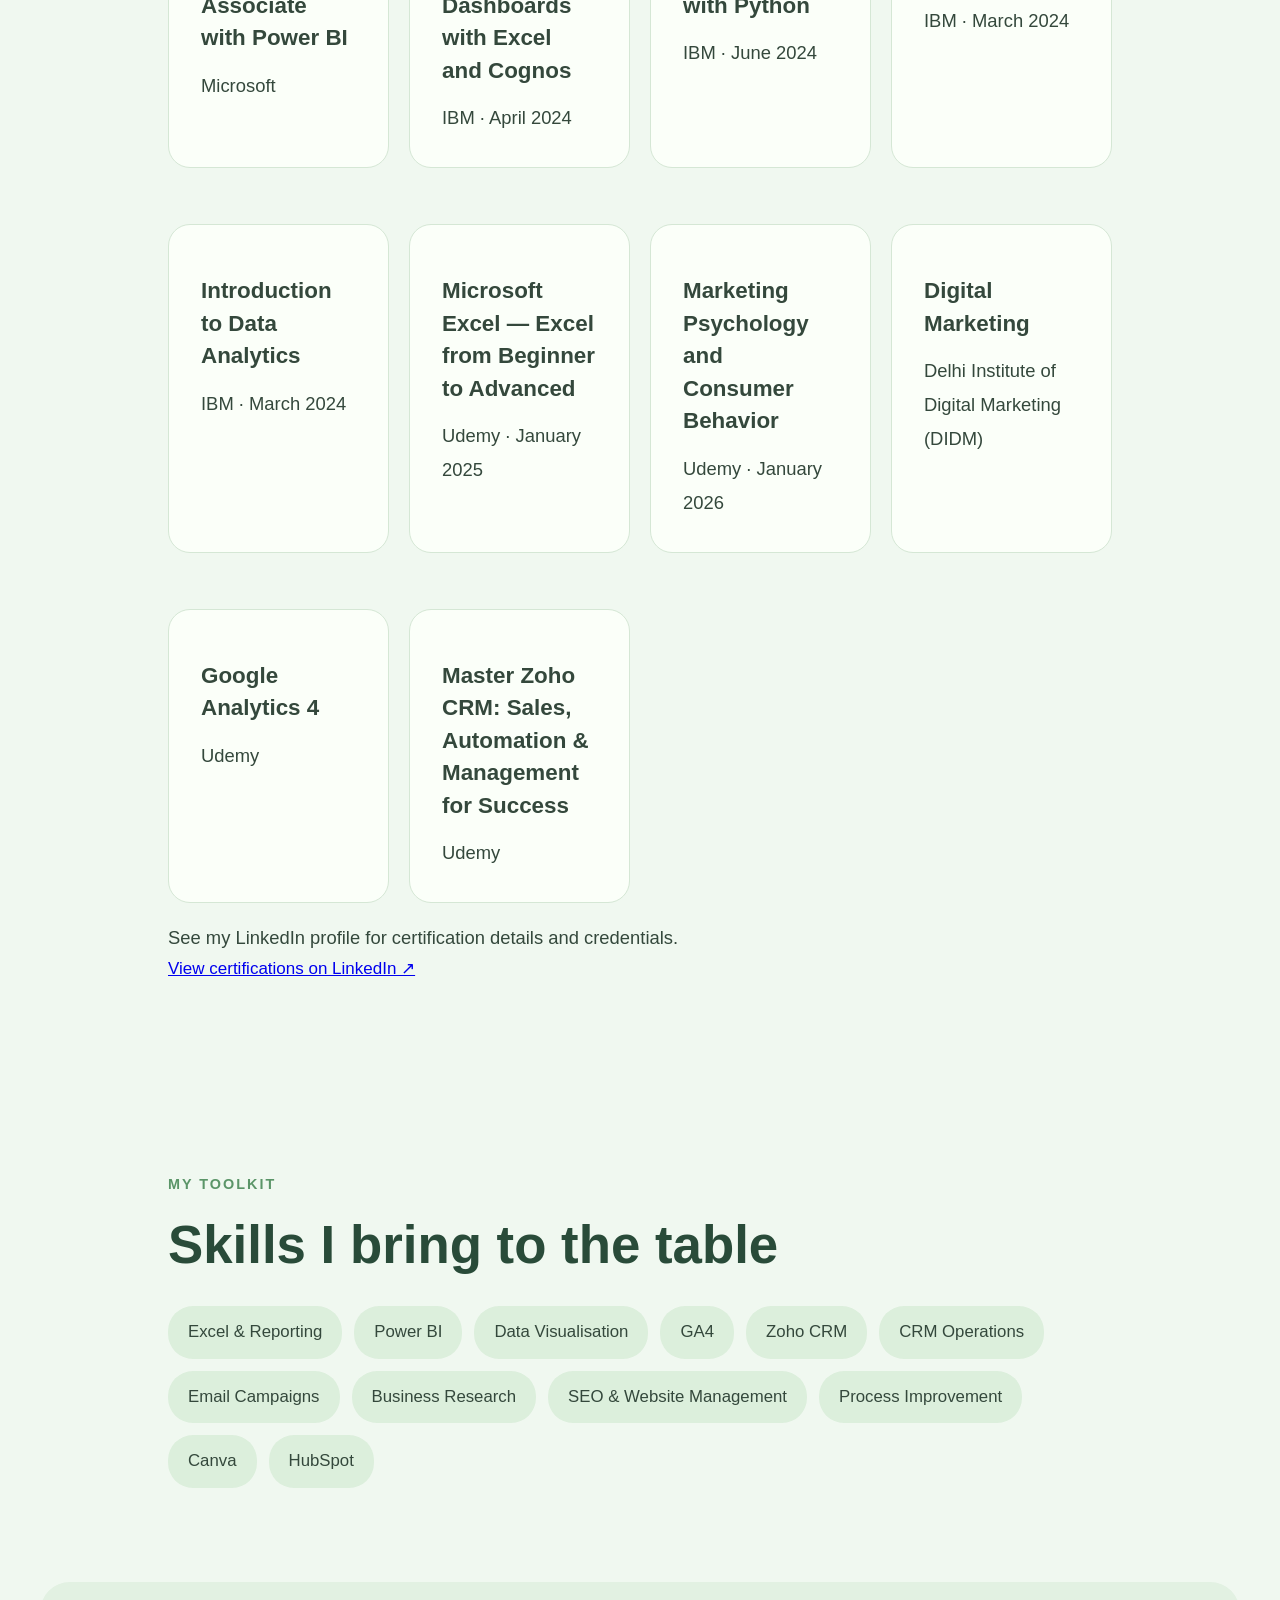
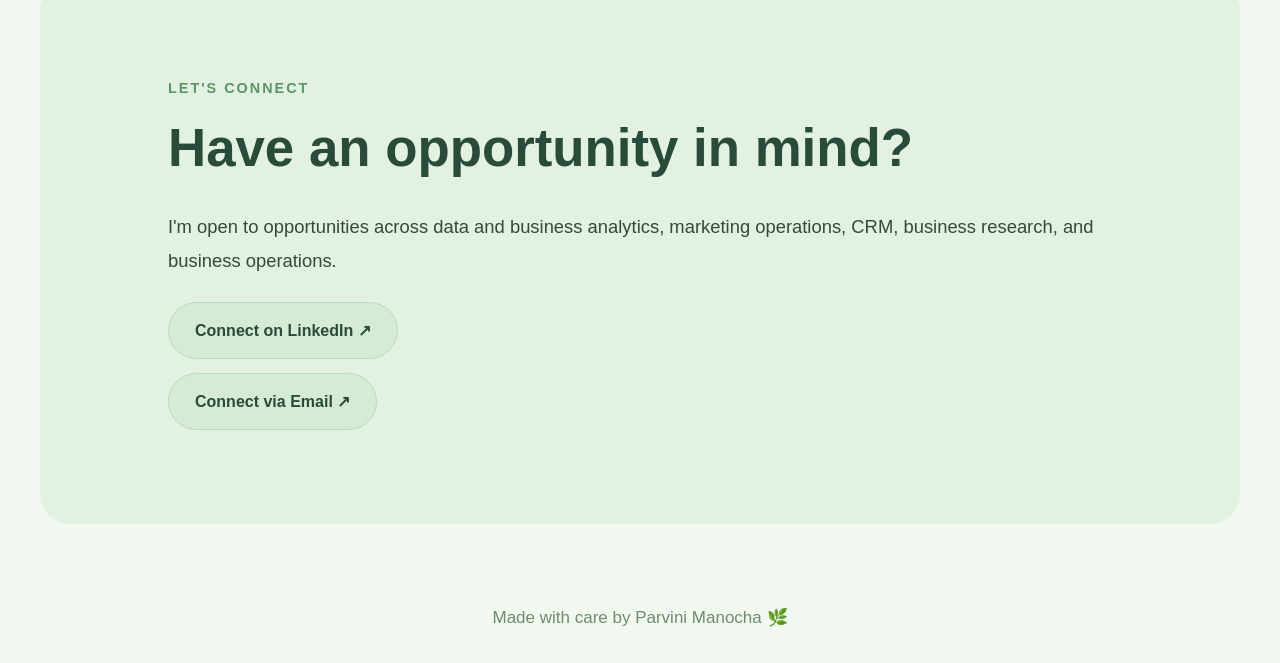
==== commit 43060880: "Add Home link to portfolio navigation" ====
--- a/index.html
+++ b/index.html
@@ -11,6 +11,7 @@
   <header class="navbar">
     <a class="logo" href="#">PM.</a>
     <nav>
+      <a href="home.html">Home</a>
       <a href="#about">About</a>
       <a href="#experience">Experience</a>
       <a href="#projects">Projects</a>
--- a/style.css
+++ b/style.css
@@ -736,3 +736,44 @@
   background: #20cfe0;
   color: #10202b;
 }
+
+
+/* Warm yellow active navigation and smooth scrolling */
+html {
+  scroll-behavior: smooth;
+  scroll-padding-top: 24px;
+}
+
+nav a.active,
+nav a[aria-current="location"] {
+  background: #f3d66b;
+  color: #294b39;
+  border-radius: 24px;
+}
+
+nav a.active:hover,
+nav a[aria-current="location"]:hover {
+  background: #f3d66b;
+  color: #294b39;
+}
+
+@media (prefers-reduced-motion: reduce) {
+  html {
+    scroll-behavior: auto;
+  }
+}
+
+
+/* Set the active navigation highlight to light green */
+nav a.active,
+nav a[aria-current="location"] {
+  background: #dcefdc;
+  color: #294b39;
+  border-radius: 24px;
+}
+
+nav a.active:hover,
+nav a[aria-current="location"]:hover {
+  background: #dcefdc;
+  color: #294b39;
+}
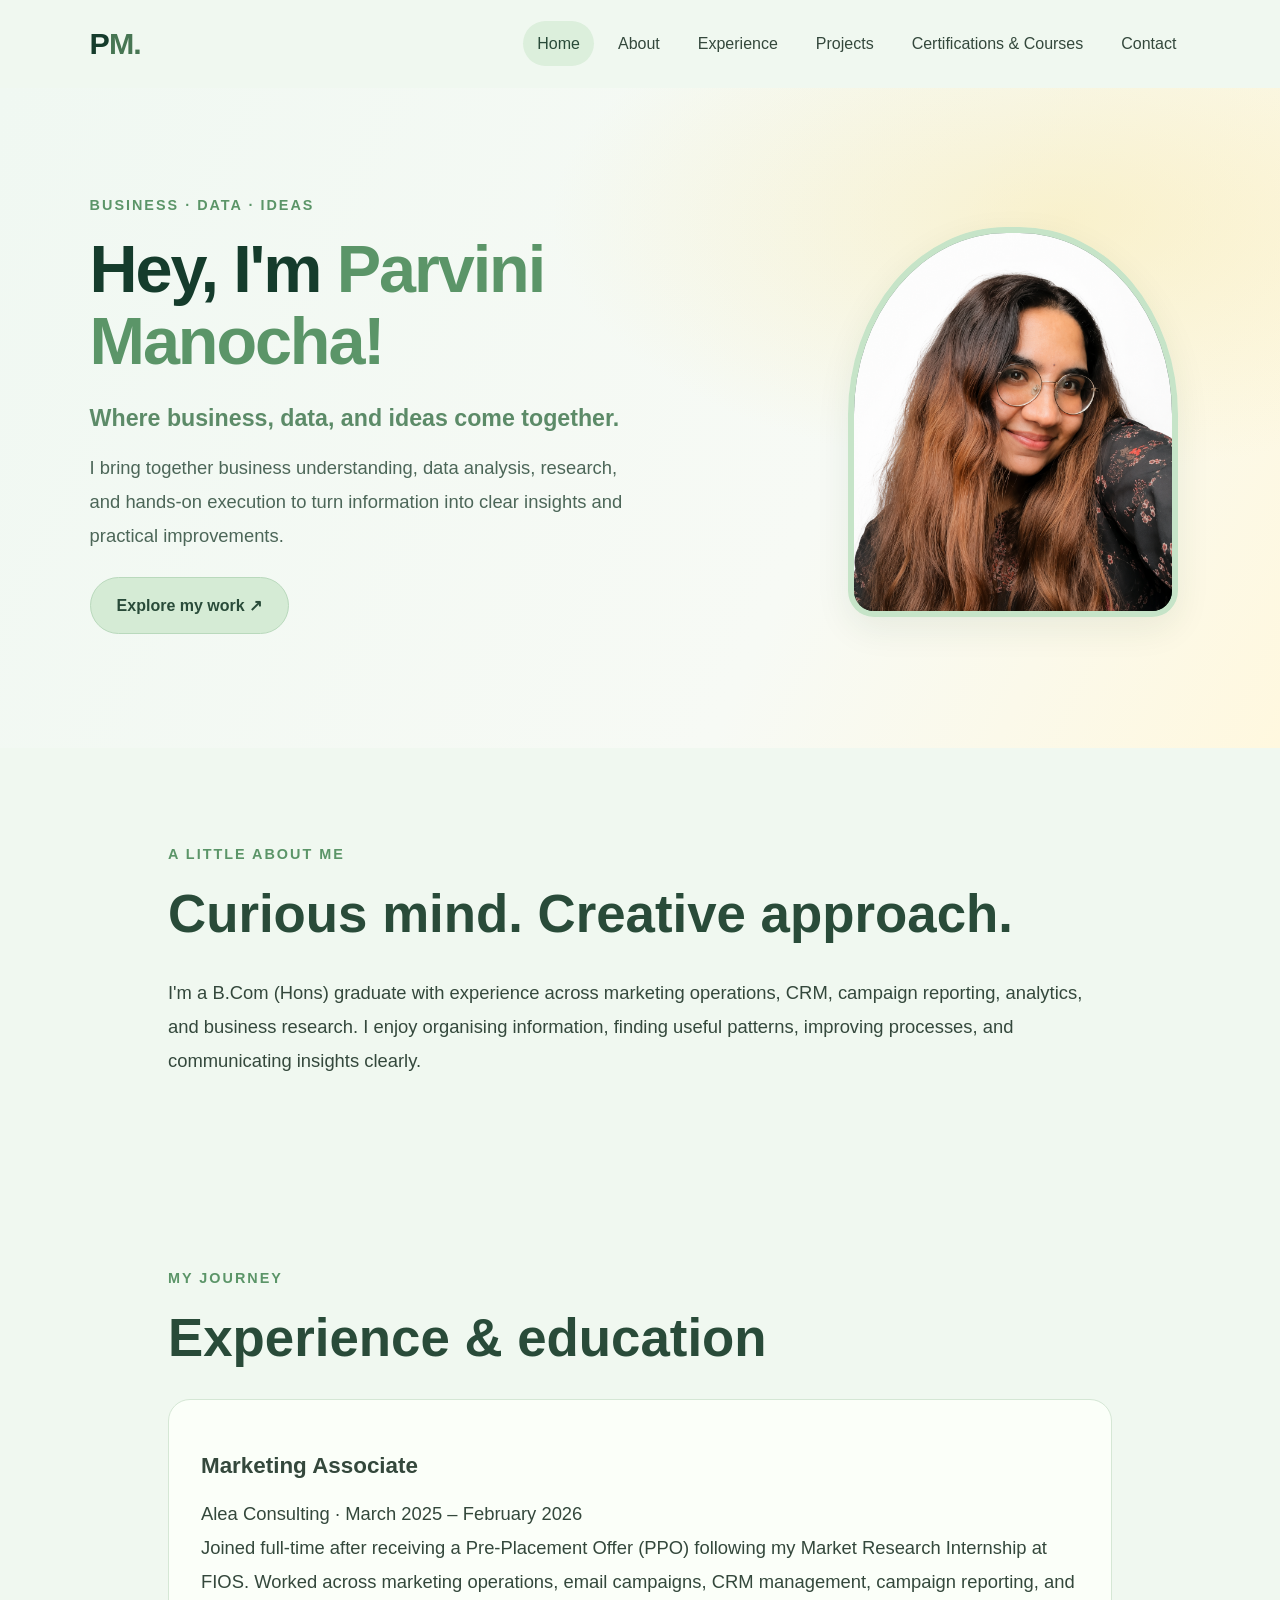
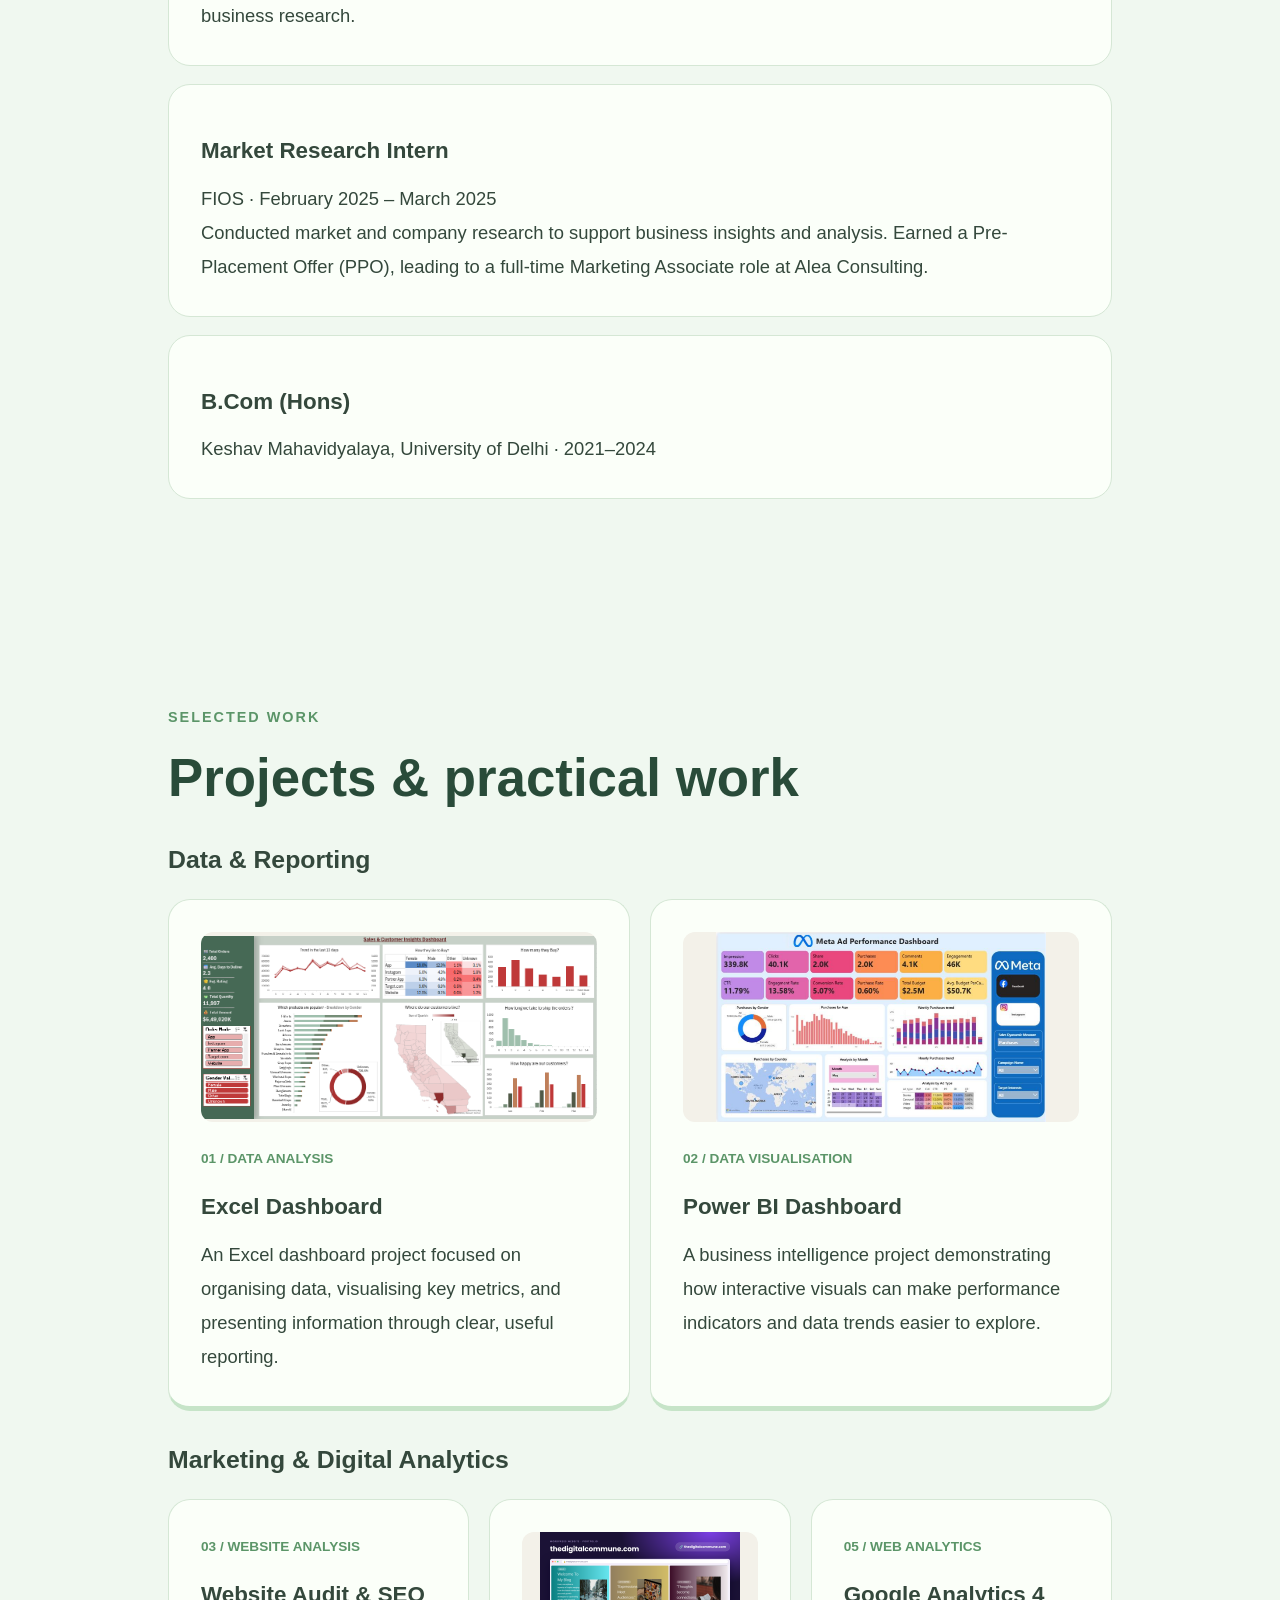
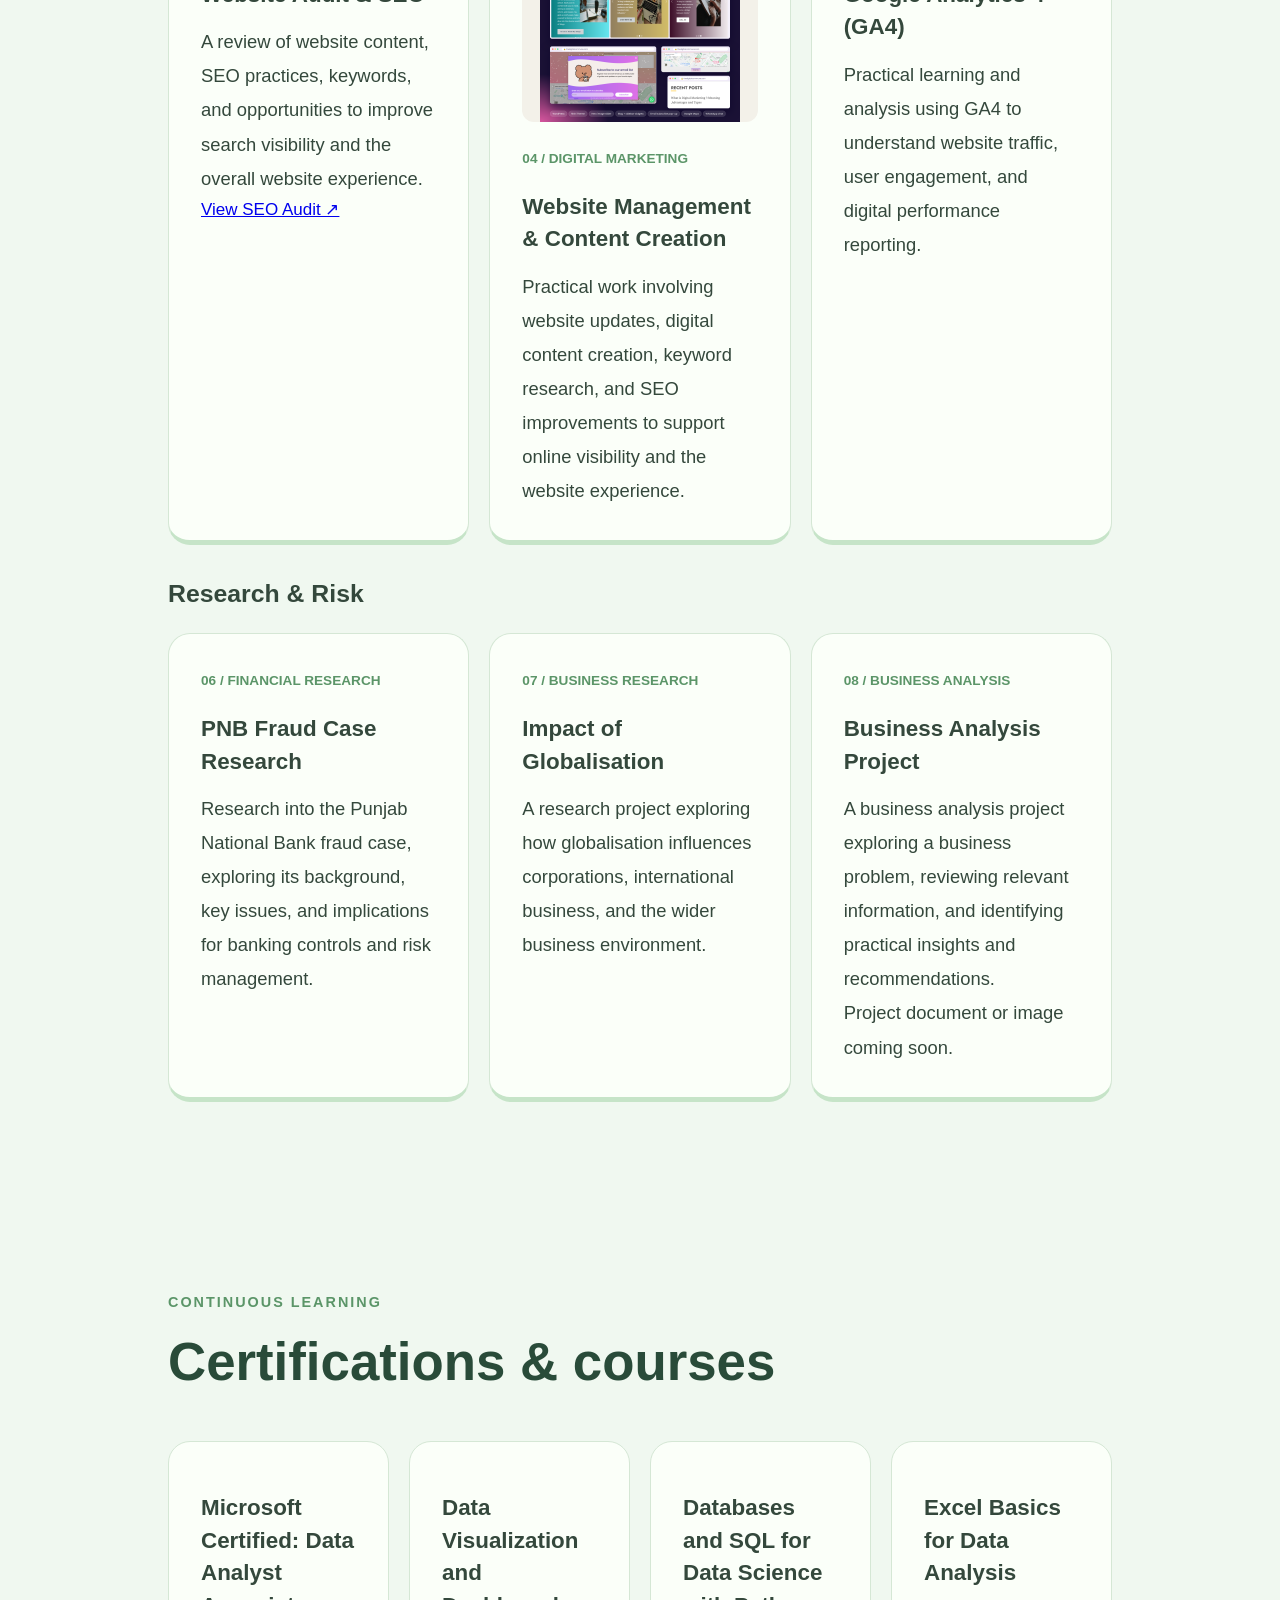
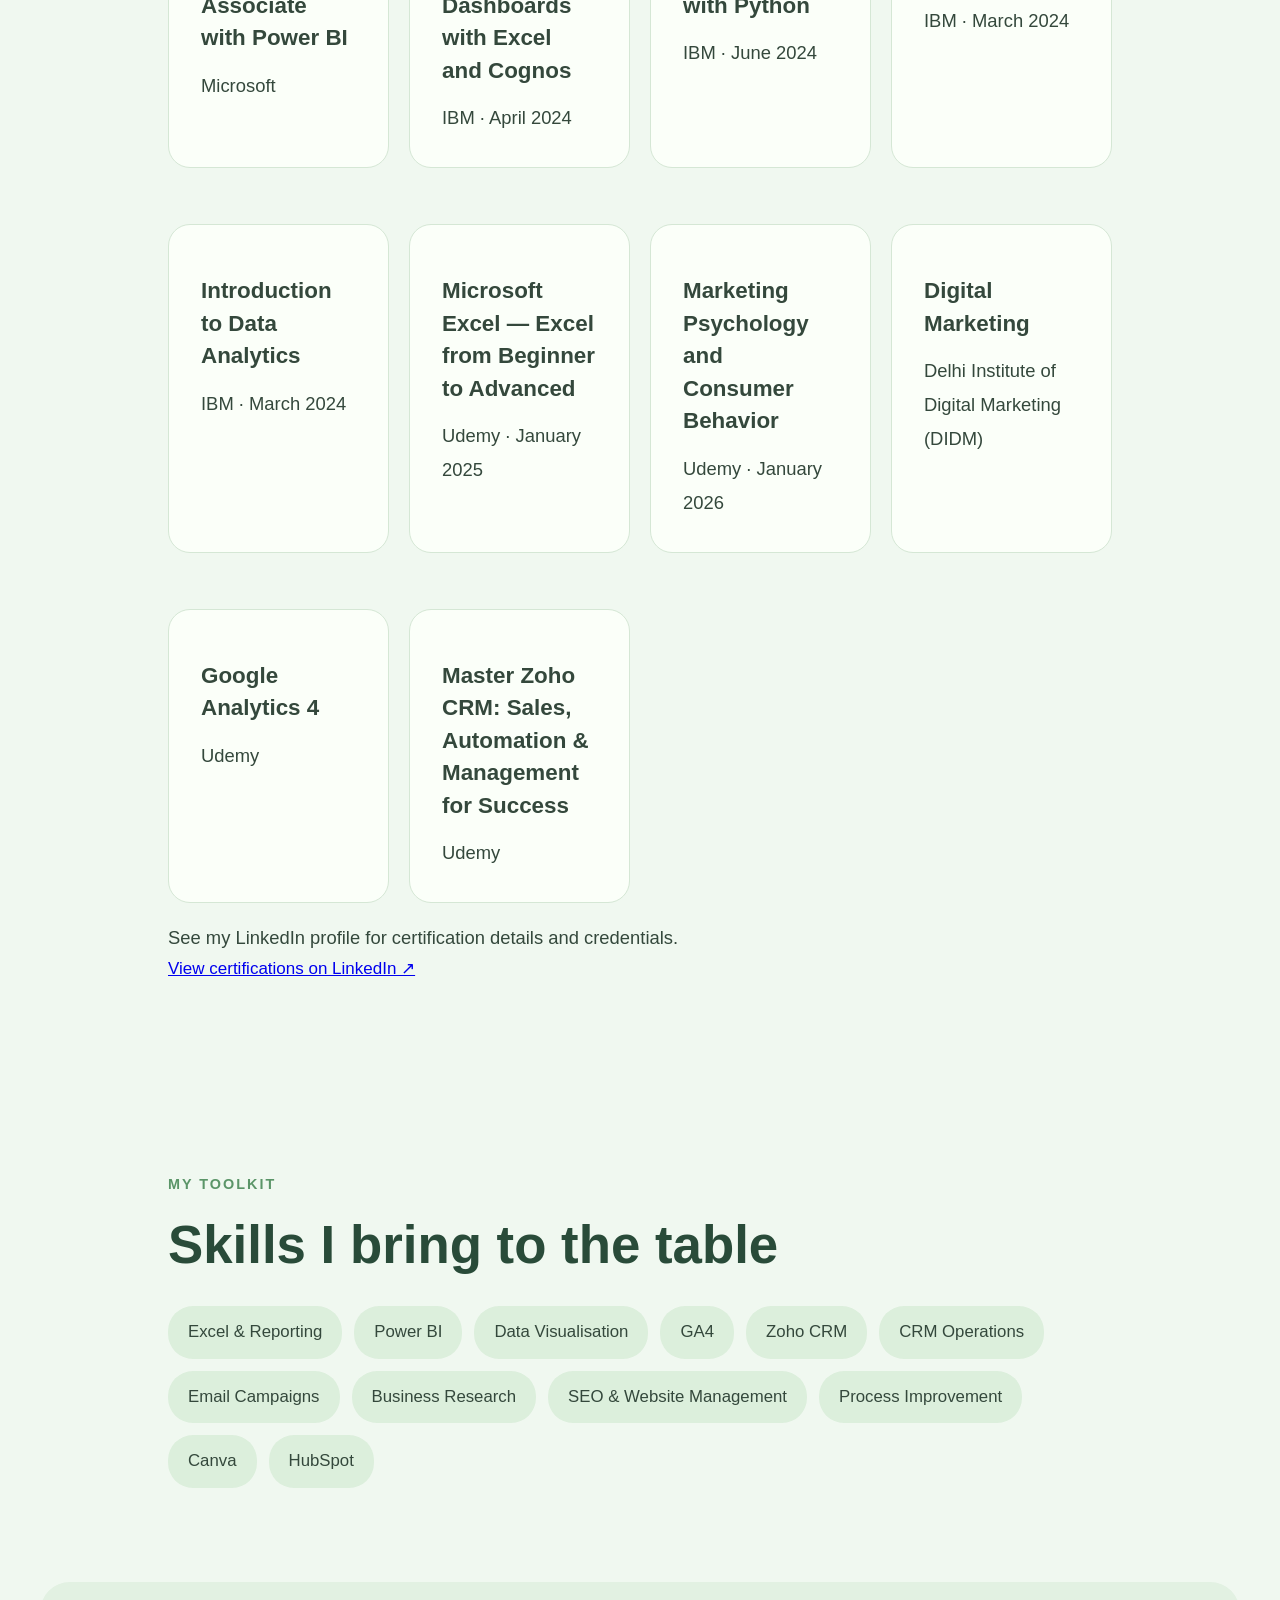
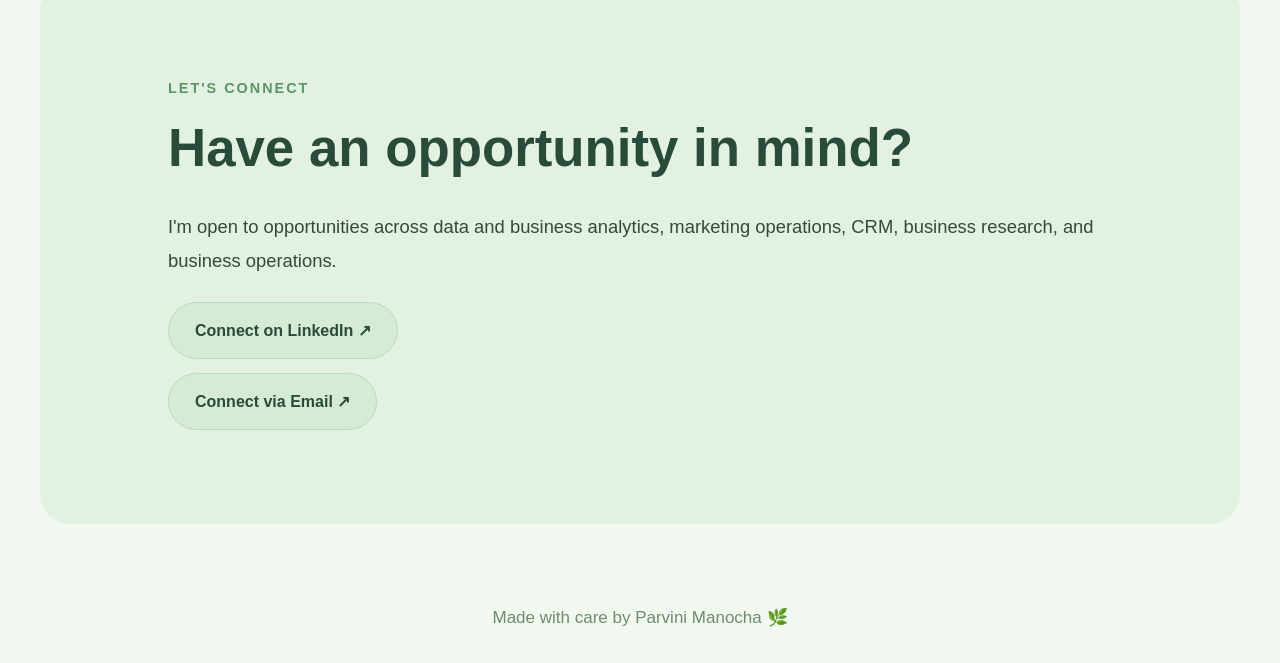
==== commit 01befb8d: "Make Home active at the top of the portfolio" ====
--- a/index.html
+++ b/index.html
@@ -11,7 +11,7 @@
   <header class="navbar">
     <a class="logo" href="#">PM.</a>
     <nav>
-      <a href="home.html">Home</a>
+      <a href="#home">Home</a>
       <a href="#about">About</a>
       <a href="#experience">Experience</a>
       <a href="#projects">Projects</a>
@@ -21,7 +21,7 @@
   </header>
 
   <main>
-    <section class="hero">
+    <section id="home" class="hero">
       <div class="hero-text">
         <p class="eyebrow">BUSINESS · DATA · IDEAS</p>
         <h1>Hey, I'm <span>Parvini Manocha!</span></h1>
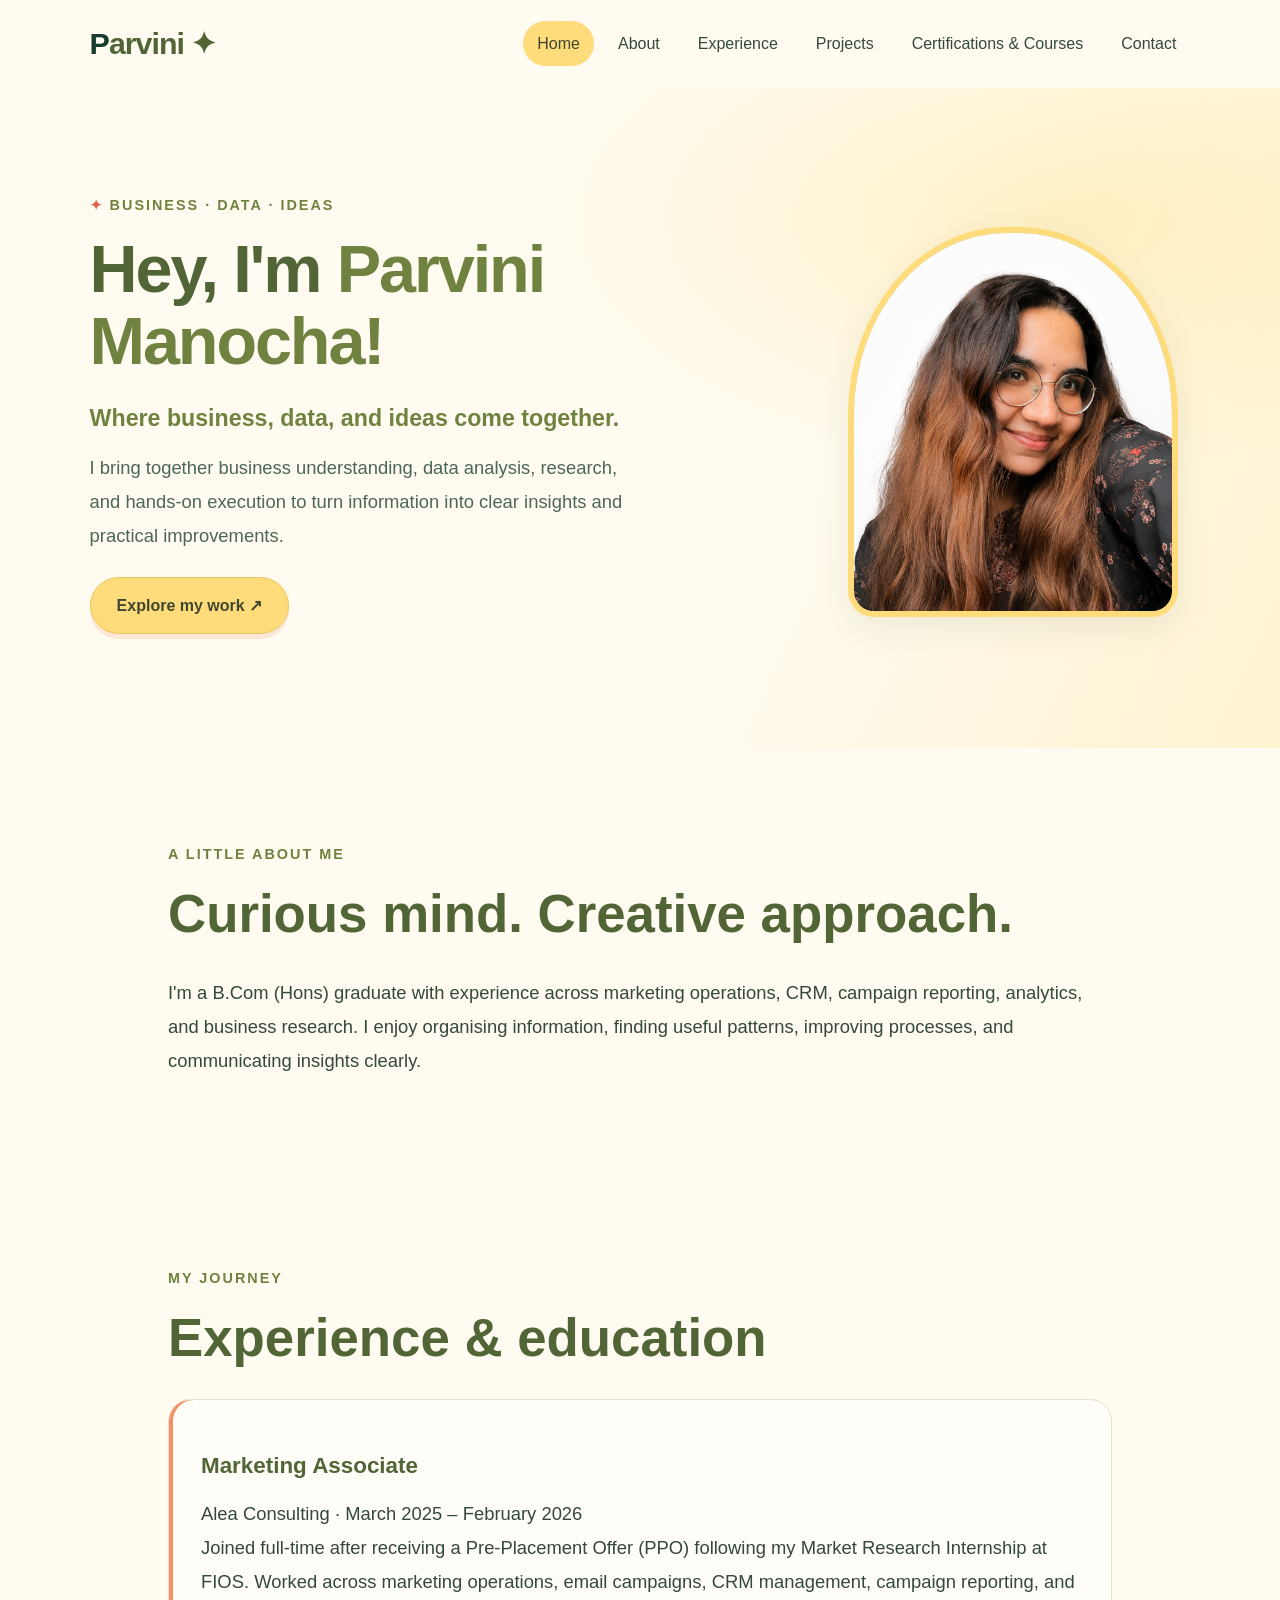
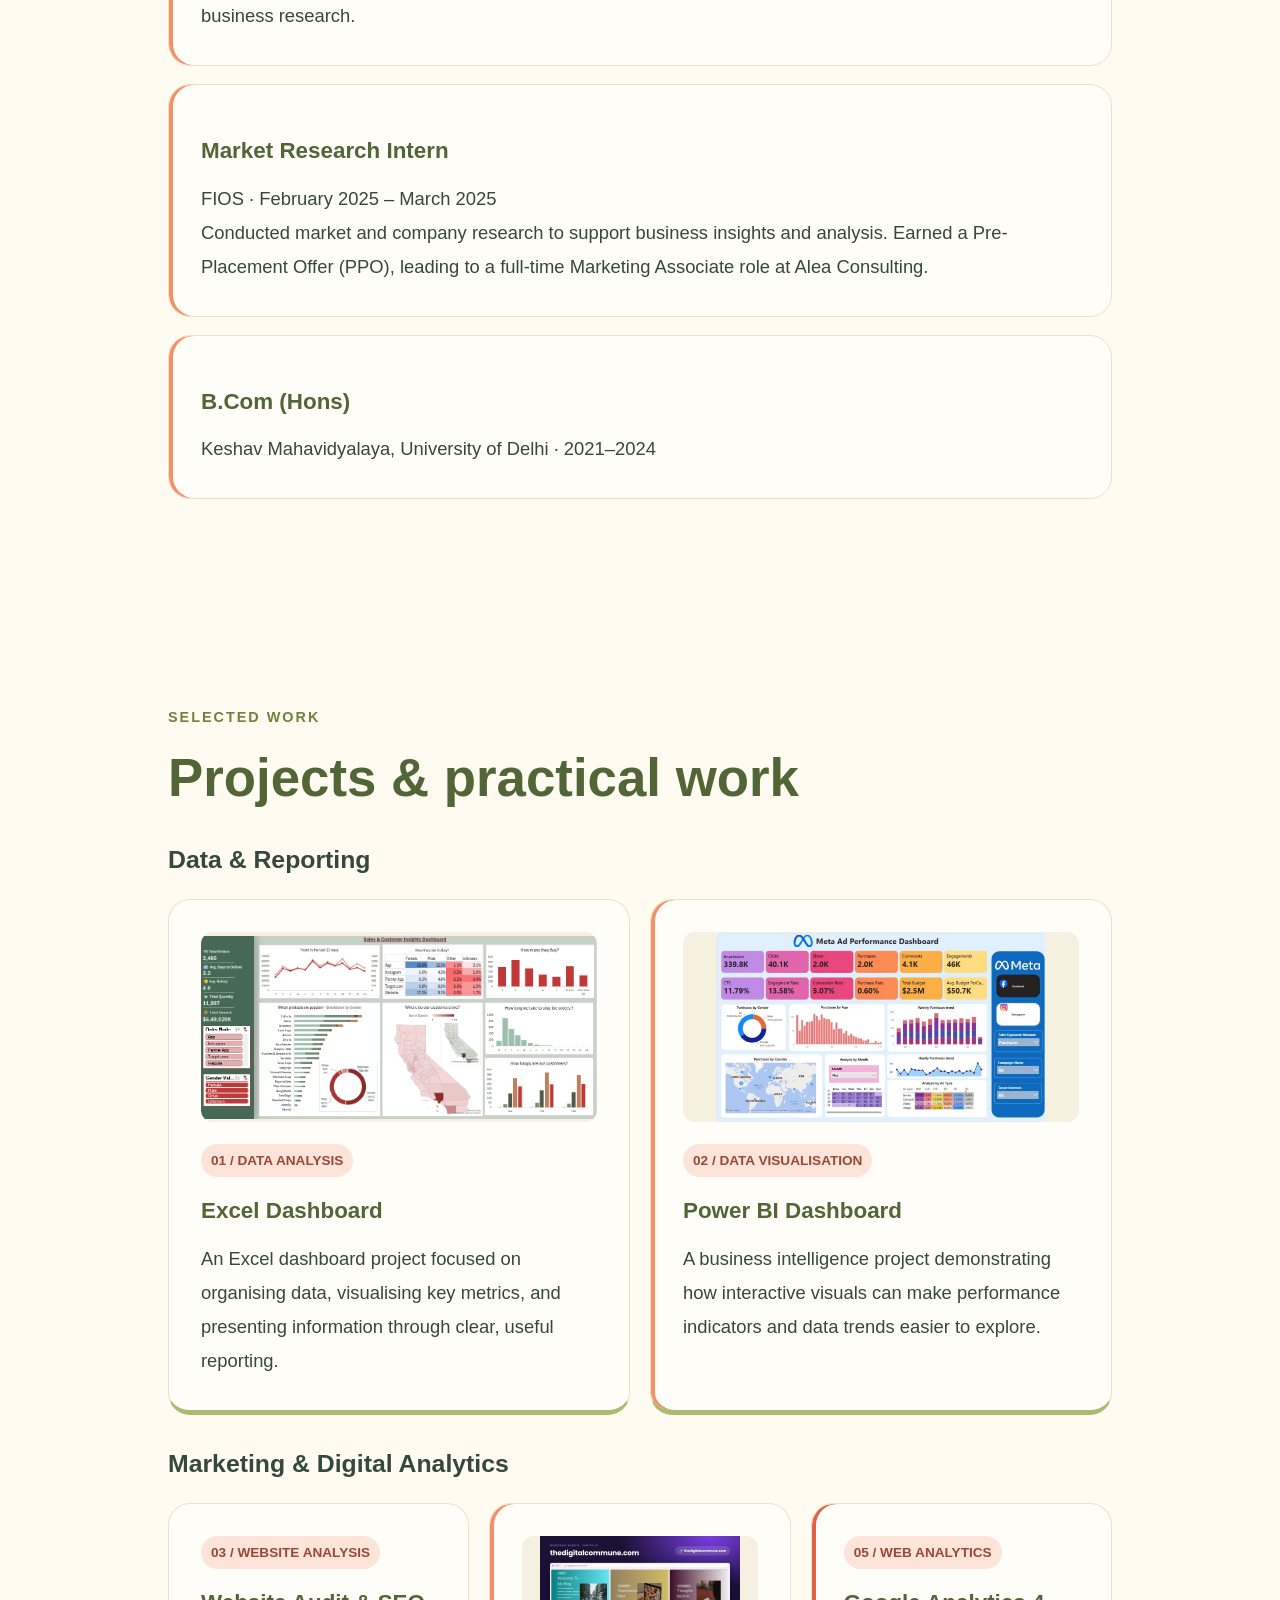
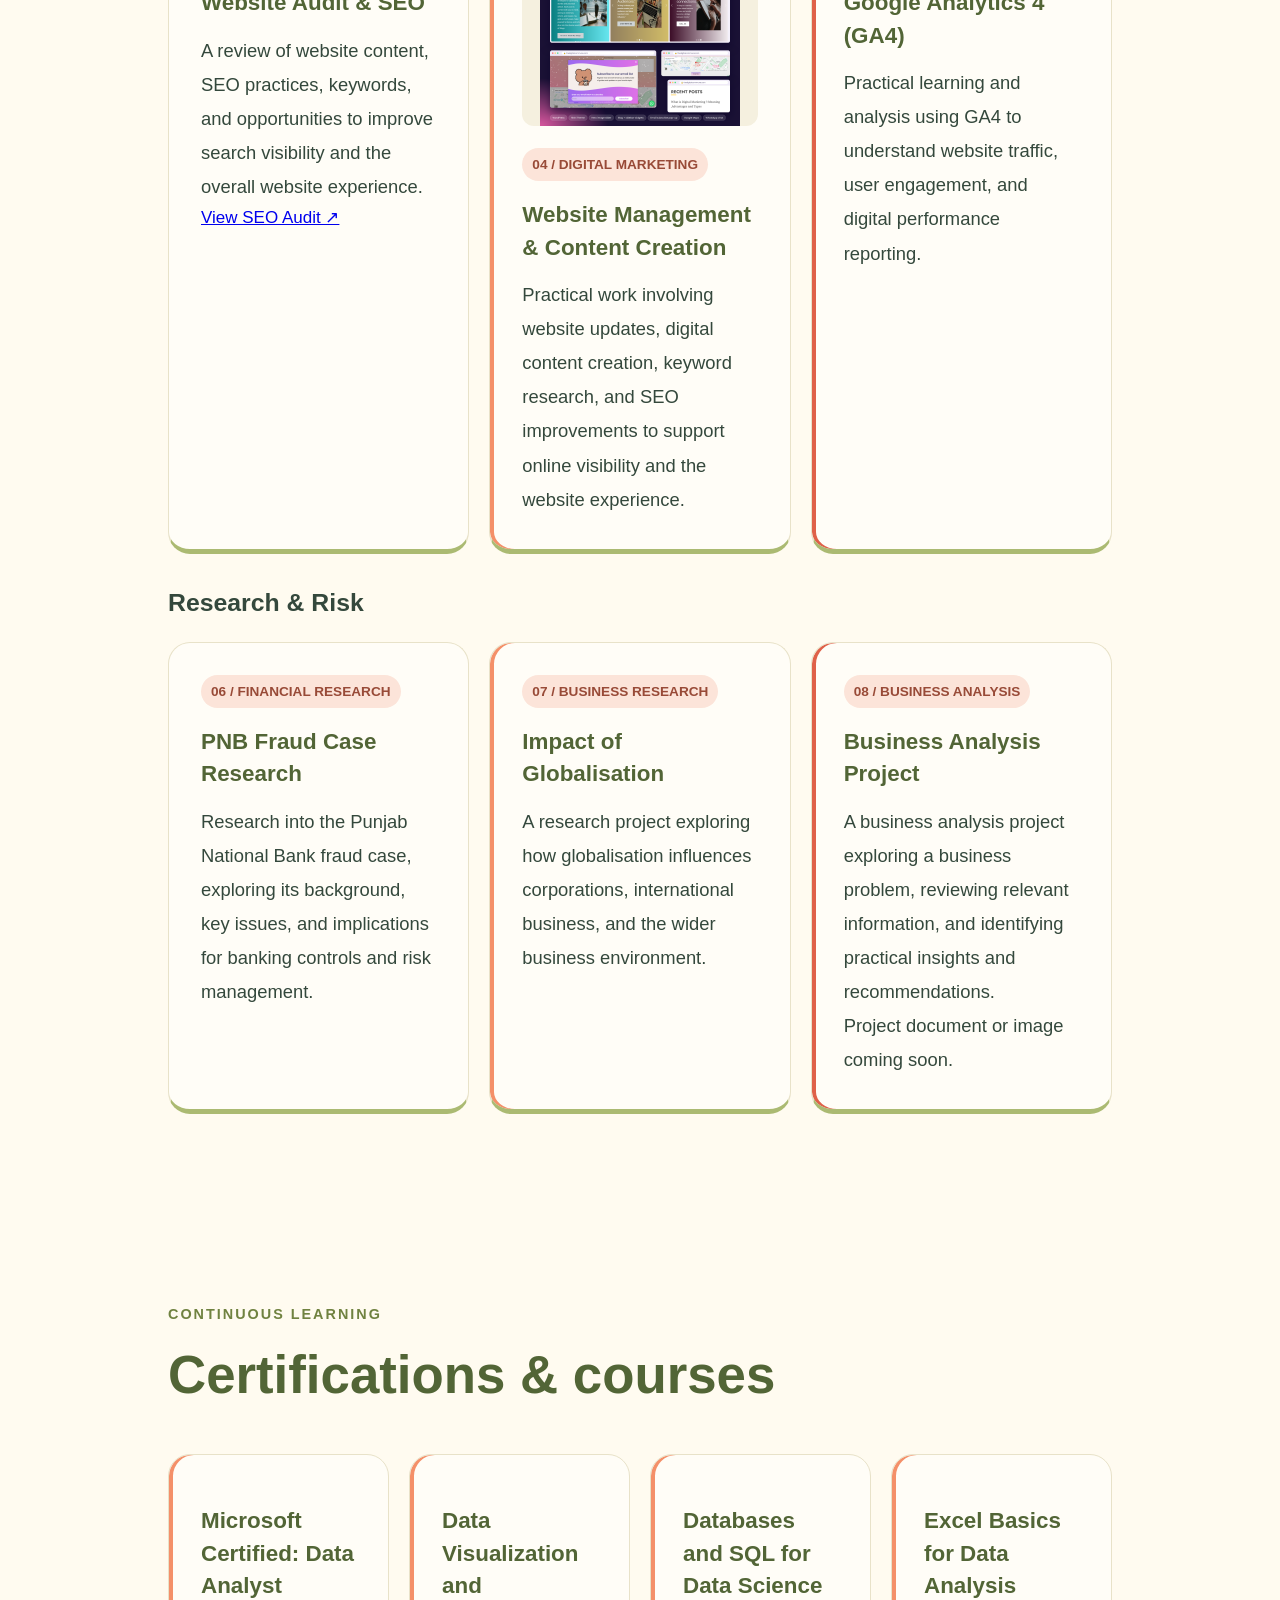
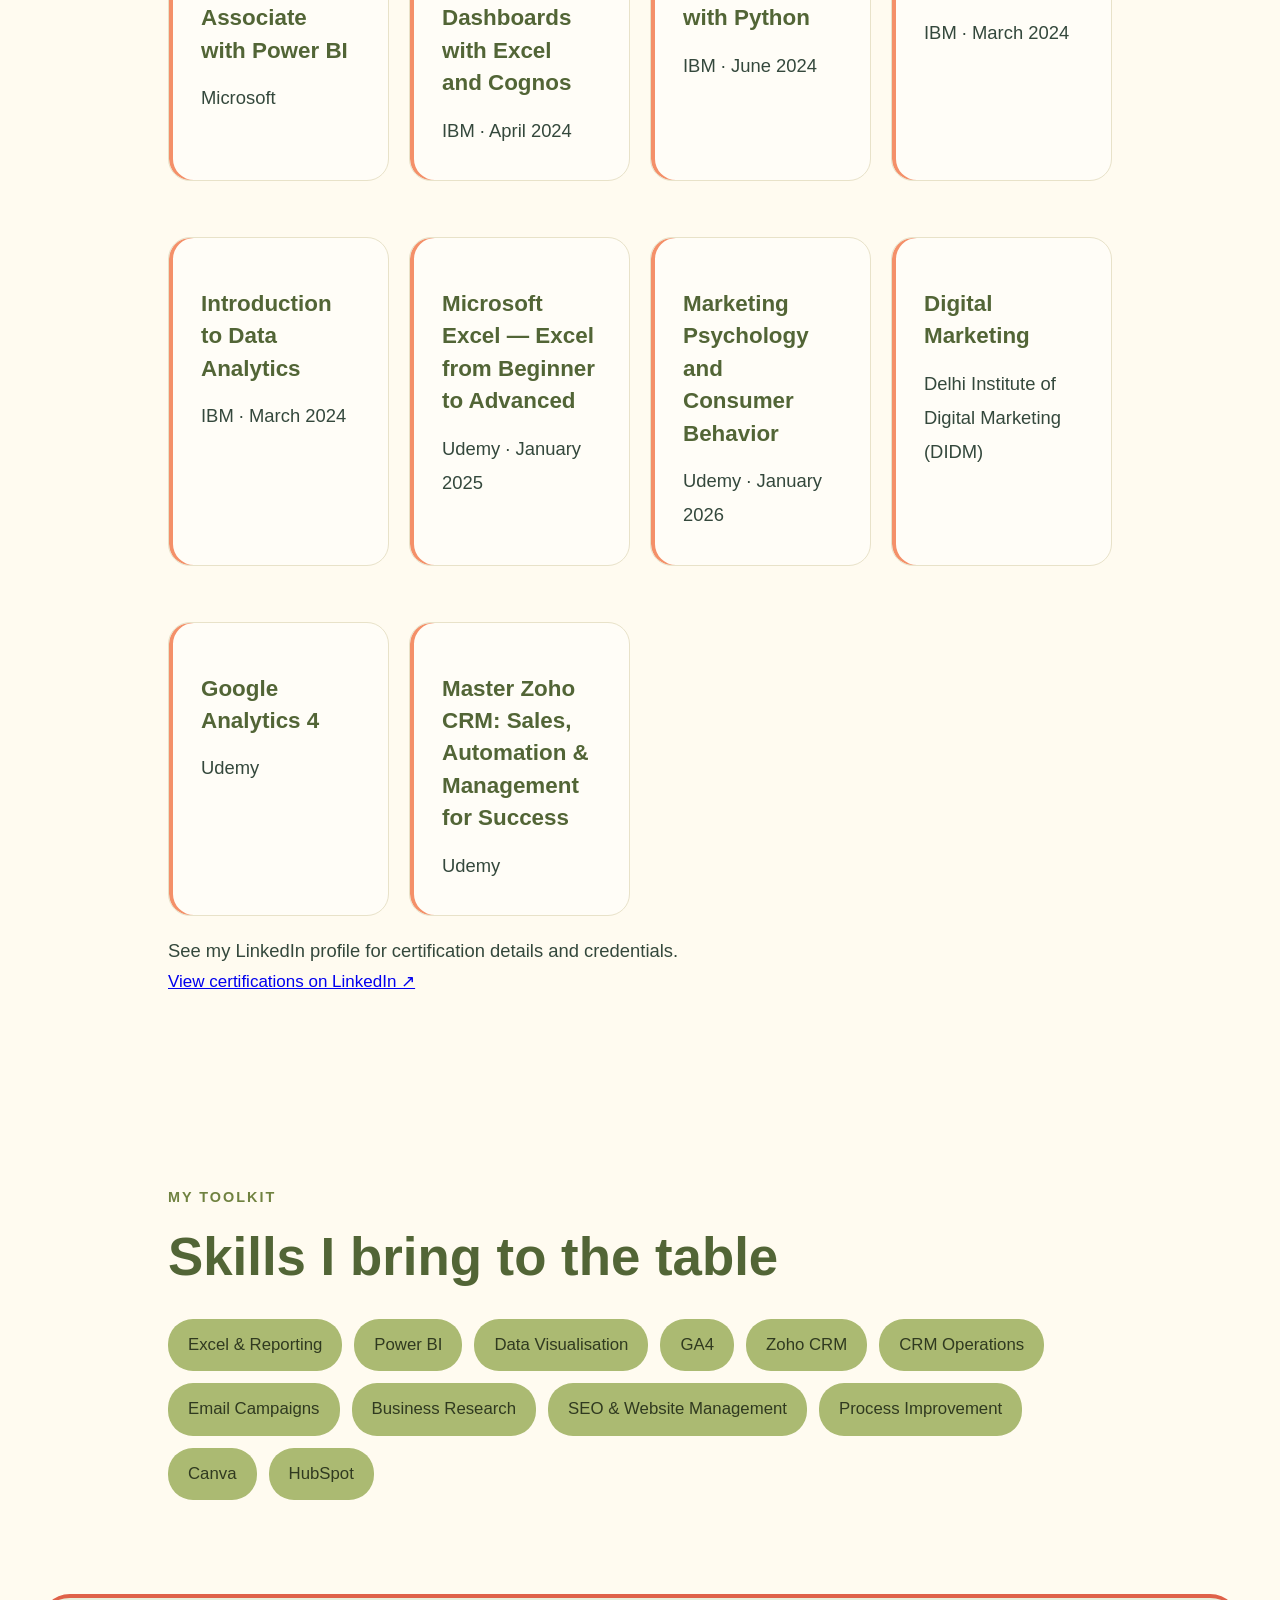
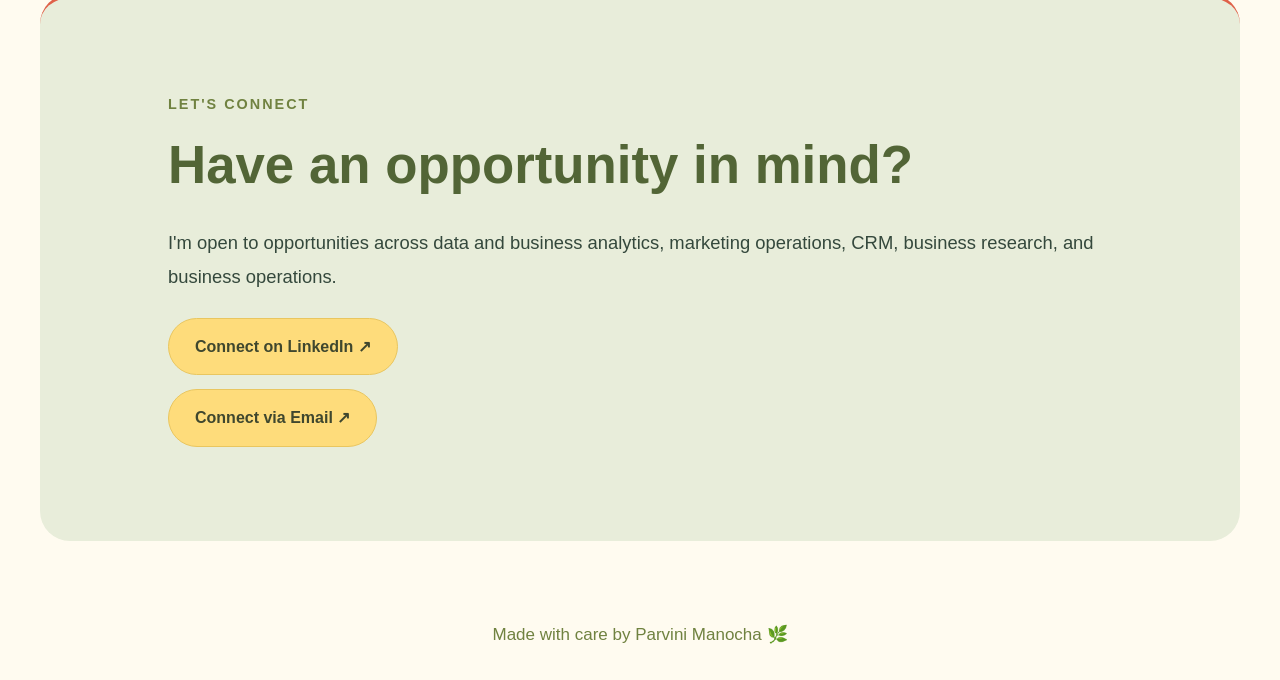
==== commit 5834fb0d: "Replace PM logo with Parvini and coral sparkle" ====
--- a/index.html
+++ b/index.html
@@ -9,7 +9,7 @@
 </head>
 <body>
   <header class="navbar">
-    <a class="logo" href="#">PM.</a>
+    <a class="logo" href="#" aria-label="Parvini home">Parvini <span class="logo-sparkle">✦</span></a>
     <nav>
       <a href="#home">Home</a>
       <a href="#about">About</a>
--- a/style.css
+++ b/style.css
@@ -777,3 +777,203 @@
   background: #dcefdc;
   color: #294b39;
 }
+
+
+/* June-inspired palette: Sweet Daisy, Honeysuckle, Fuzzy Peach, Moss Green, Sage, Coral Blush */
+body {
+  background: #FFFBF0;
+  color: #3f472e;
+}
+
+.navbar {
+  background: #FFFBF0;
+}
+
+.logo,
+.hero h1,
+.section h2,
+.info-card h3,
+.project-card h3 {
+  color: #526536;
+}
+
+.hero {
+  background:
+    radial-gradient(ellipse at 83% 20%, rgba(254, 220, 123, 0.35), transparent 35%),
+    linear-gradient(115deg, #FFFBF0 0%, #FFFBF0 62%, #fff2d0 100%);
+}
+
+.hero h1 span,
+.eyebrow,
+.tagline,
+.project-card span,
+footer {
+  color: #708240;
+}
+
+.button {
+  background: #FEDC7B;
+  color: #3f472e;
+  border-color: #e9c65f;
+}
+
+.button-primary {
+  background: #708240;
+  color: #FFFBF0;
+  border-color: #708240;
+}
+
+.button-secondary {
+  background: #FEDC7B;
+  color: #3f472e;
+  border-color: #e9c65f;
+}
+
+.profile-photo {
+  border-color: #FEDC7B;
+  background: #ABBA72;
+}
+
+.info-card,
+.project-card {
+  background: #fffdf7;
+  border-color: #e8e2c9;
+}
+
+.project-card {
+  border-bottom-color: #ABBA72;
+}
+
+.project-image {
+  background: #f5f0df;
+}
+
+.skill-list span {
+  background: #ABBA72;
+  color: #303a20;
+}
+
+.contact {
+  background: #e8edda;
+}
+
+.contact .button {
+  background: #FEDC7B;
+  border-color: #e9c65f;
+  color: #3f472e;
+}
+
+nav a:hover,
+nav a:focus-visible {
+  background: #ABBA72;
+  color: #303a20;
+}
+
+nav a.active,
+nav a[aria-current="location"],
+nav a[aria-current="page"] {
+  background: #FEDC7B;
+  color: #3f472e;
+  border-radius: 24px;
+}
+
+nav a.active:hover,
+nav a[aria-current="location"]:hover,
+nav a[aria-current="page"]:hover {
+  background: #FEDC7B;
+  color: #3f472e;
+}
+
+.home-hero {
+  background:
+    radial-gradient(ellipse at 85% 18%, rgba(254, 220, 123, 0.35), transparent 34%),
+    linear-gradient(115deg, #FFFBF0 0%, #FFFBF0 64%, #fff2d0 100%);
+}
+
+.home-copy h1,
+.home-copy h1 span {
+  color: #708240;
+}
+
+.home-lead {
+  color: #708240;
+}
+
+.home-actions .button:first-child {
+  background: #FEDC7B;
+  border-color: #e9c65f;
+}
+
+.home-actions .button:last-child {
+  background: transparent;
+  border-color: #ABBA72;
+}
+
+.home-photo {
+  border-color: #ABBA72;
+}
+
+.home-note {
+  color: #3f472e;
+  background: #ABBA72;
+}
+
+@media (max-width: 700px) {
+  .hero {
+    background:
+      radial-gradient(ellipse at 83% 20%, rgba(254, 220, 123, 0.25), transparent 35%),
+      linear-gradient(115deg, #FFFBF0 0%, #FFFBF0 62%, #fff2d0 100%);
+  }
+}
+
+
+/* Add peach and coral accents without changing the overall palette */
+.hero .button,
+.home-actions .button:last-child {
+  box-shadow: 0 5px 0 rgba(244, 144, 105, 0.18);
+}
+
+.hero .eyebrow::before,
+.home-copy .eyebrow::before {
+  content: "✦ ";
+  color: #DF6149;
+}
+
+.info-card {
+  box-shadow: inset 4px 0 0 #F49069;
+}
+
+.project-card:nth-of-type(2n) {
+  box-shadow: inset 4px 0 0 #F49069;
+}
+
+.project-card:nth-of-type(3n) {
+  box-shadow: inset 4px 0 0 #DF6149;
+}
+
+.project-card span {
+  display: inline-block;
+  background: #FCE4D9;
+  color: #984a37;
+  border-radius: 999px;
+  padding: 5px 10px;
+}
+
+.contact {
+  border-top: 4px solid #DF6149;
+}
+
+.home-note {
+  border-top: 4px solid #DF6149;
+}
+
+.home-actions .button:last-child {
+  background: #FCE4D9;
+  border-color: #F49069;
+  color: #633e32;
+}
+
+nav a:hover,
+nav a:focus-visible {
+  box-shadow: inset 0 -3px 0 #F49069;
+}
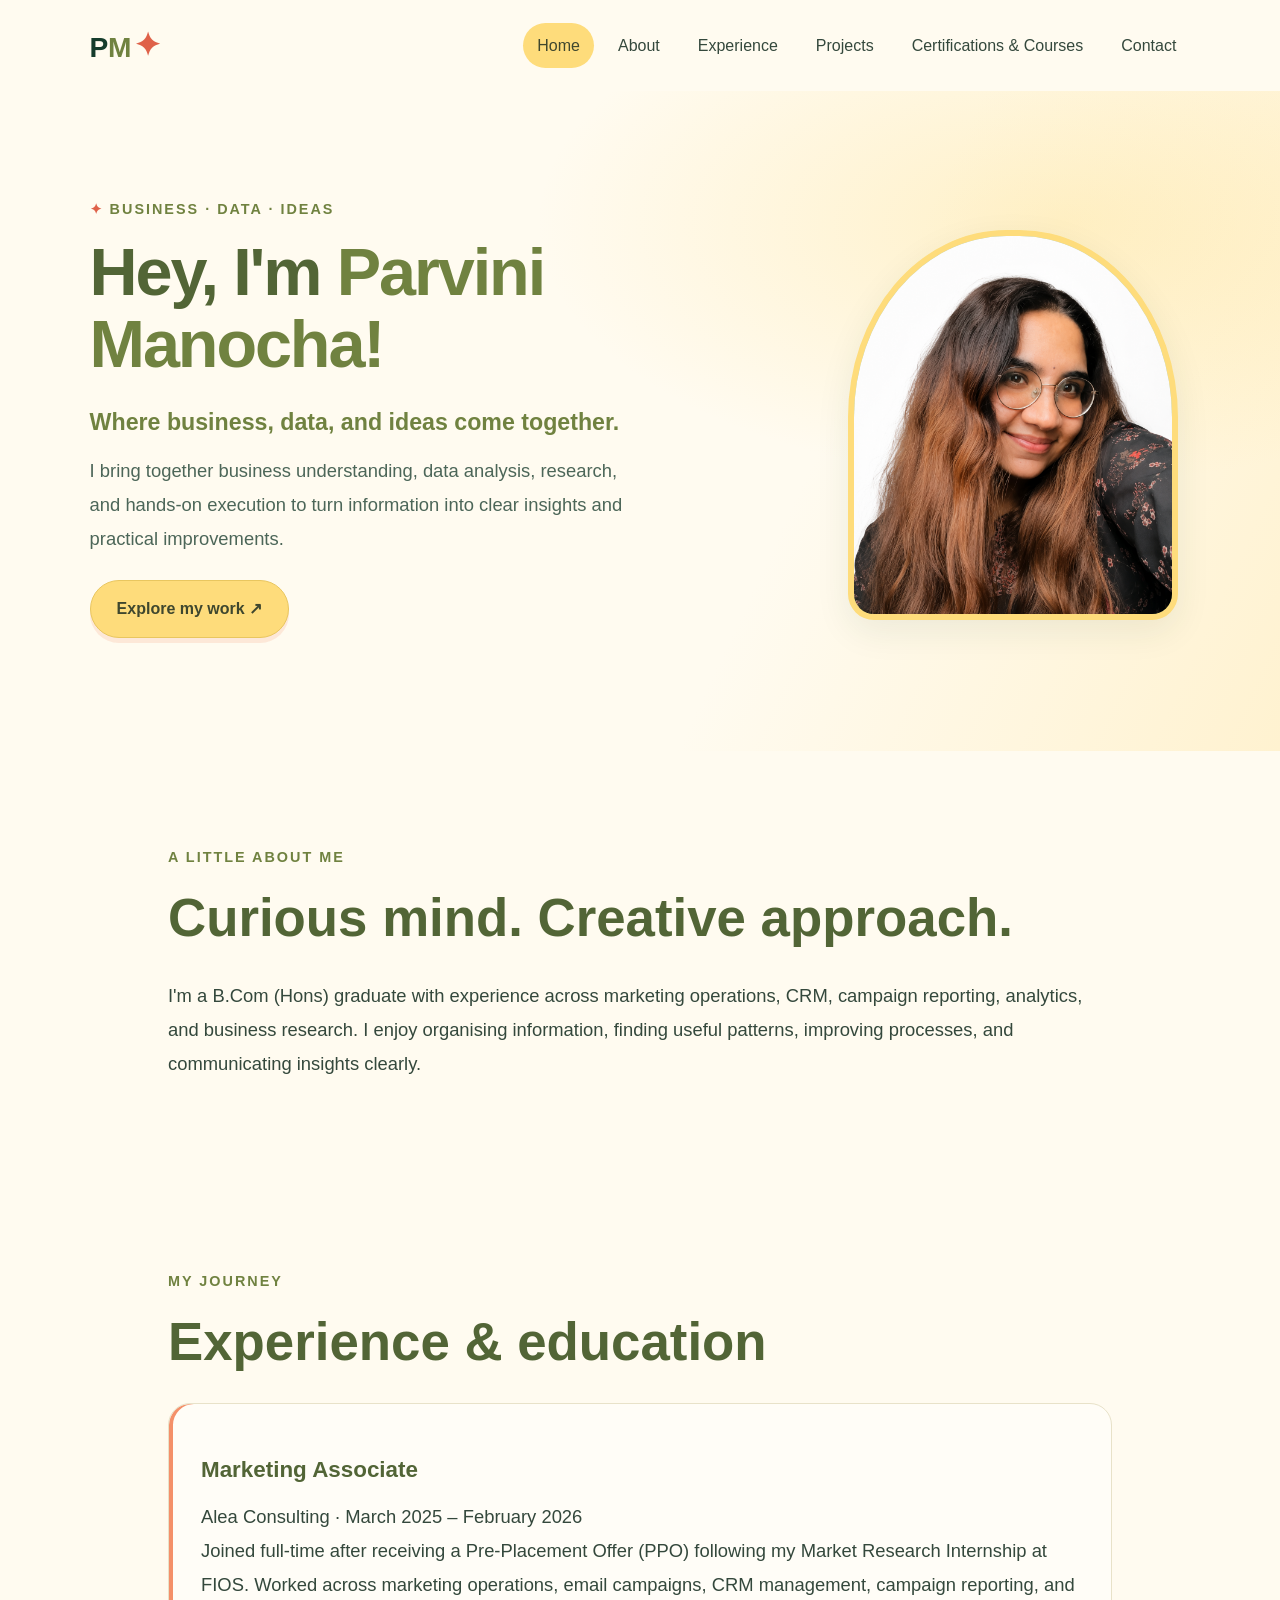
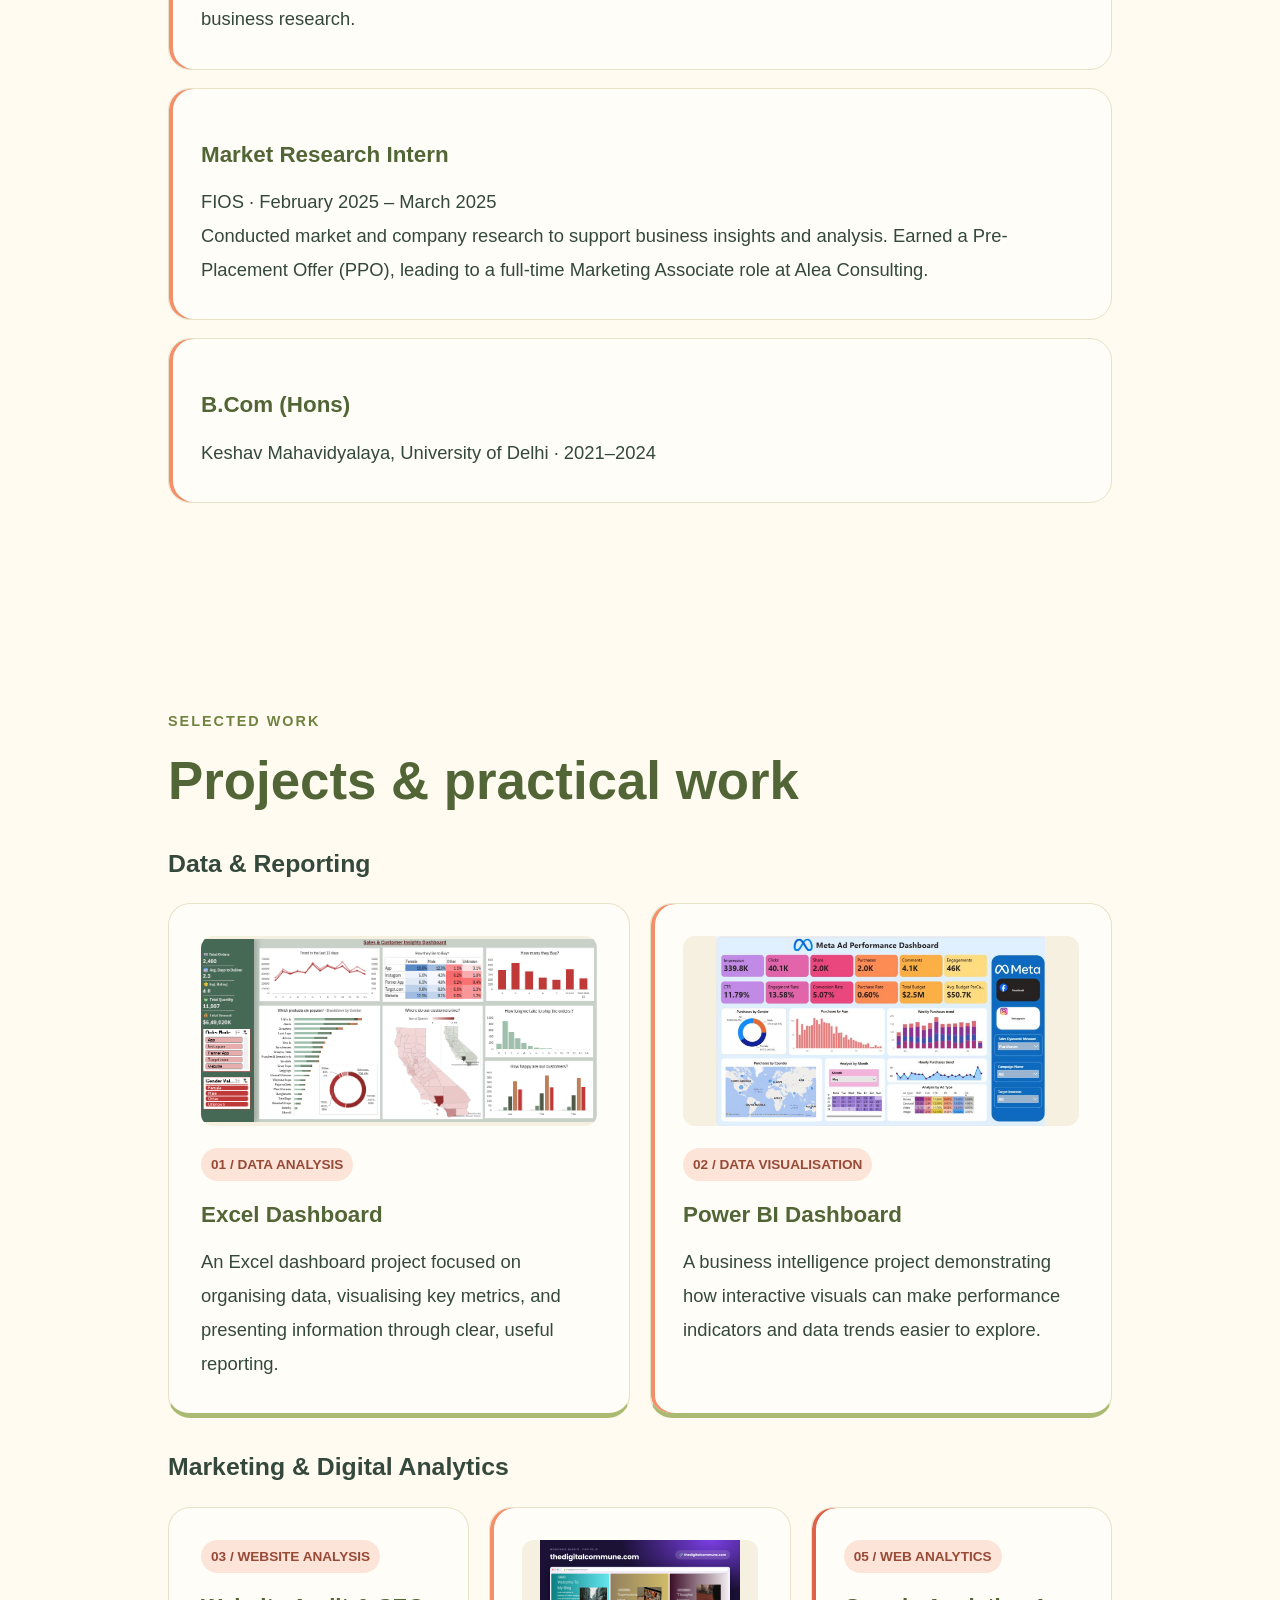
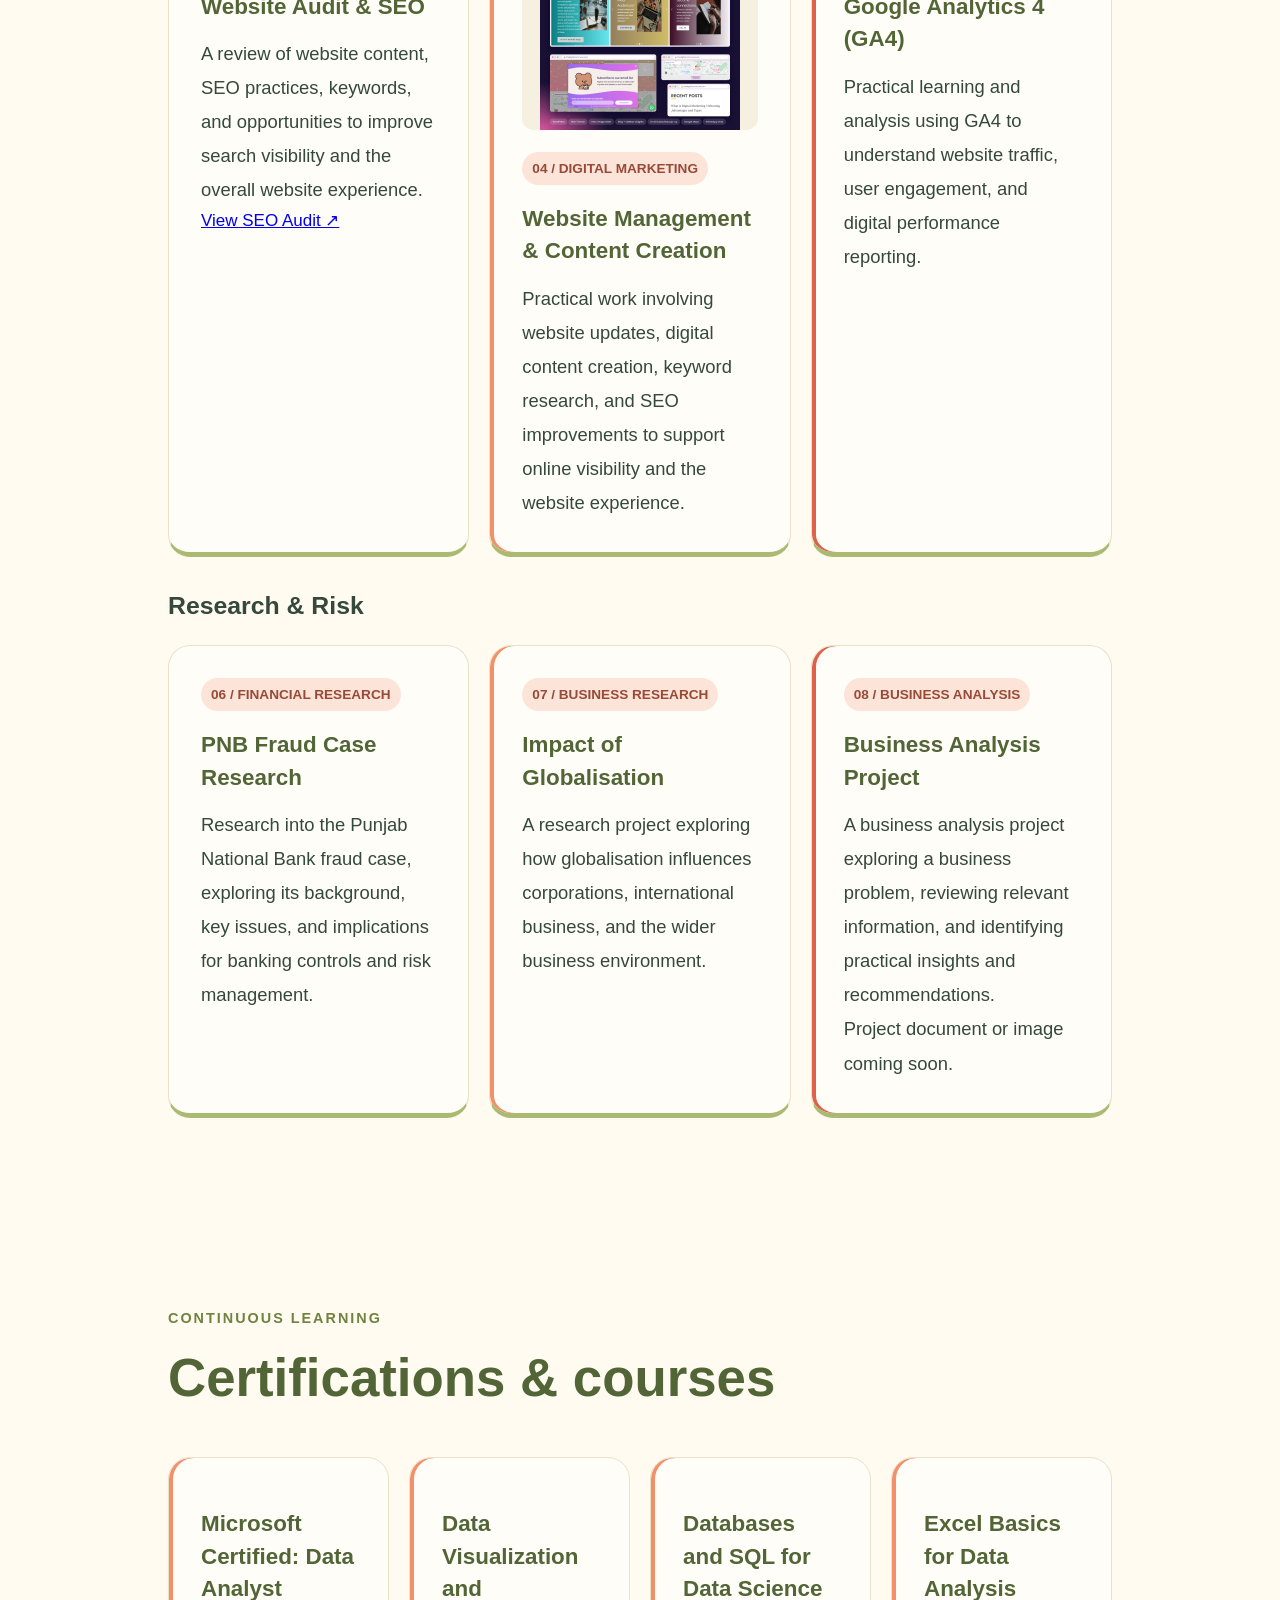
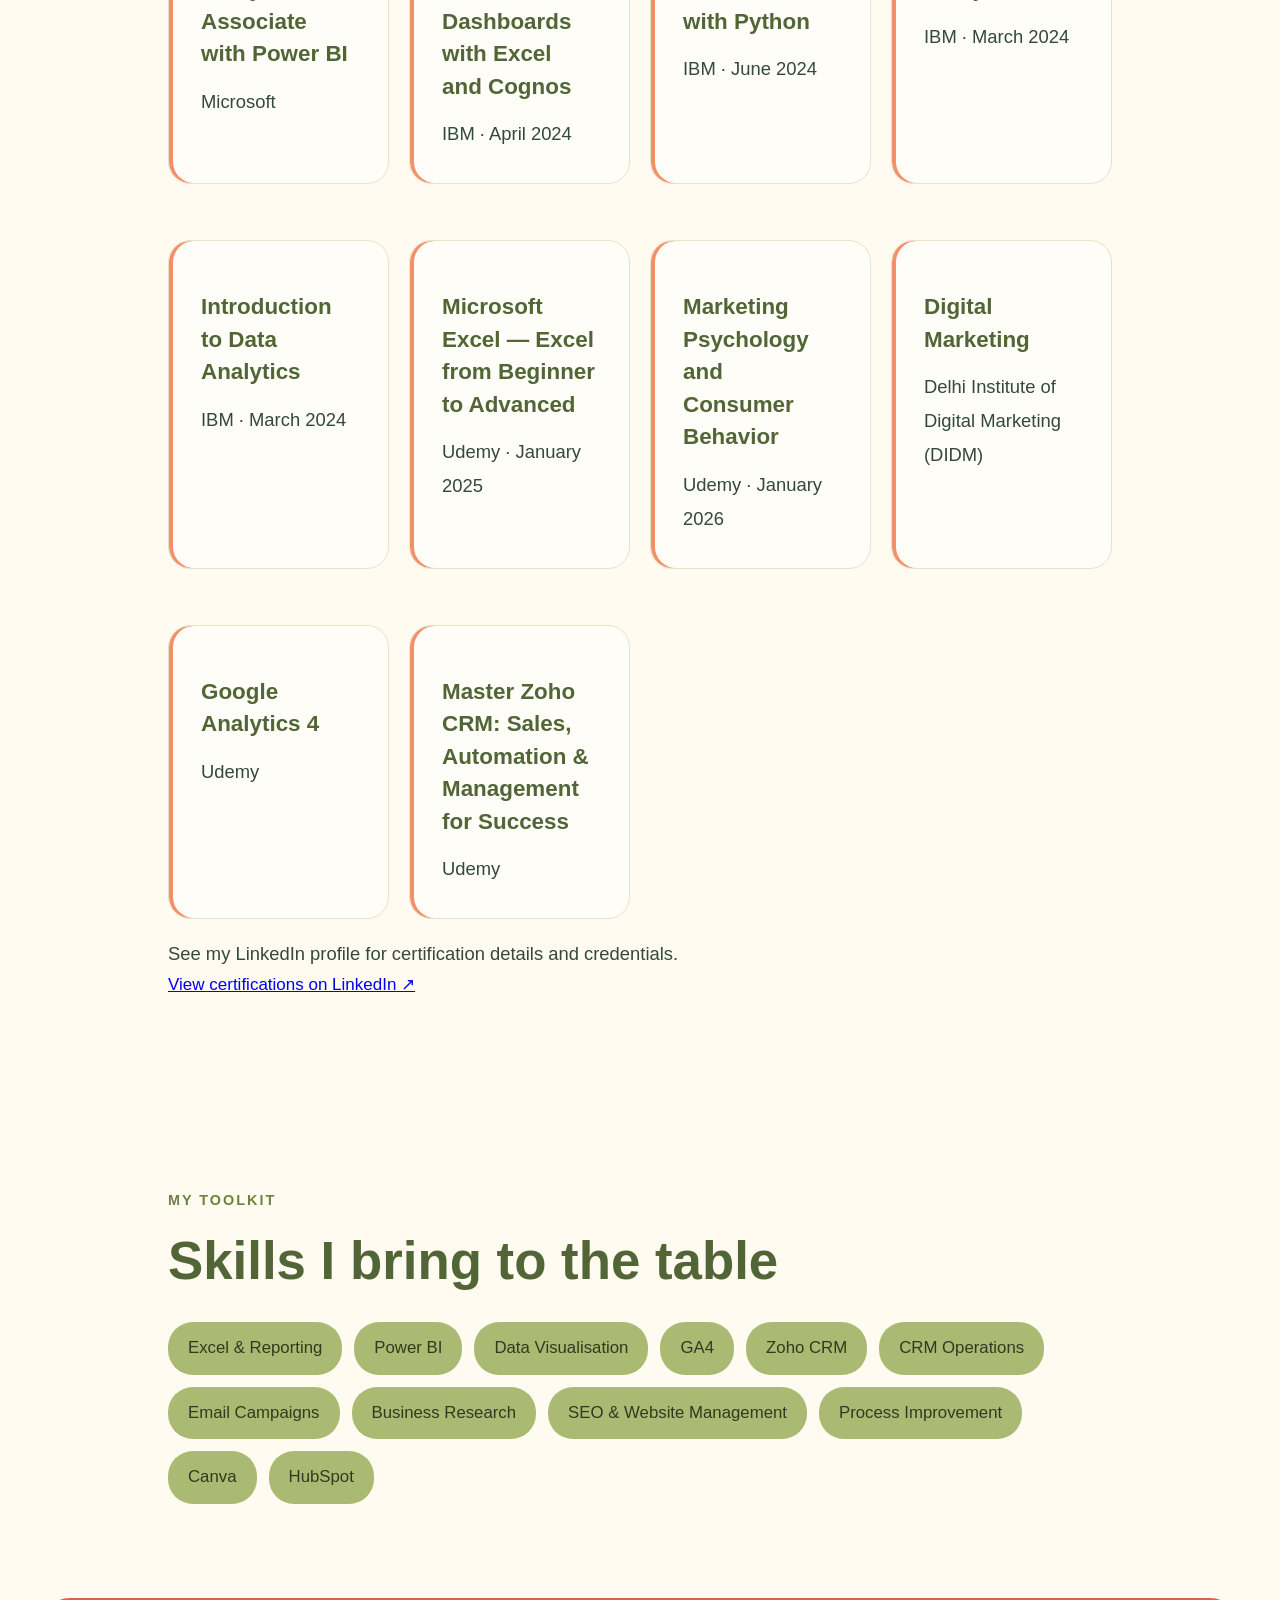
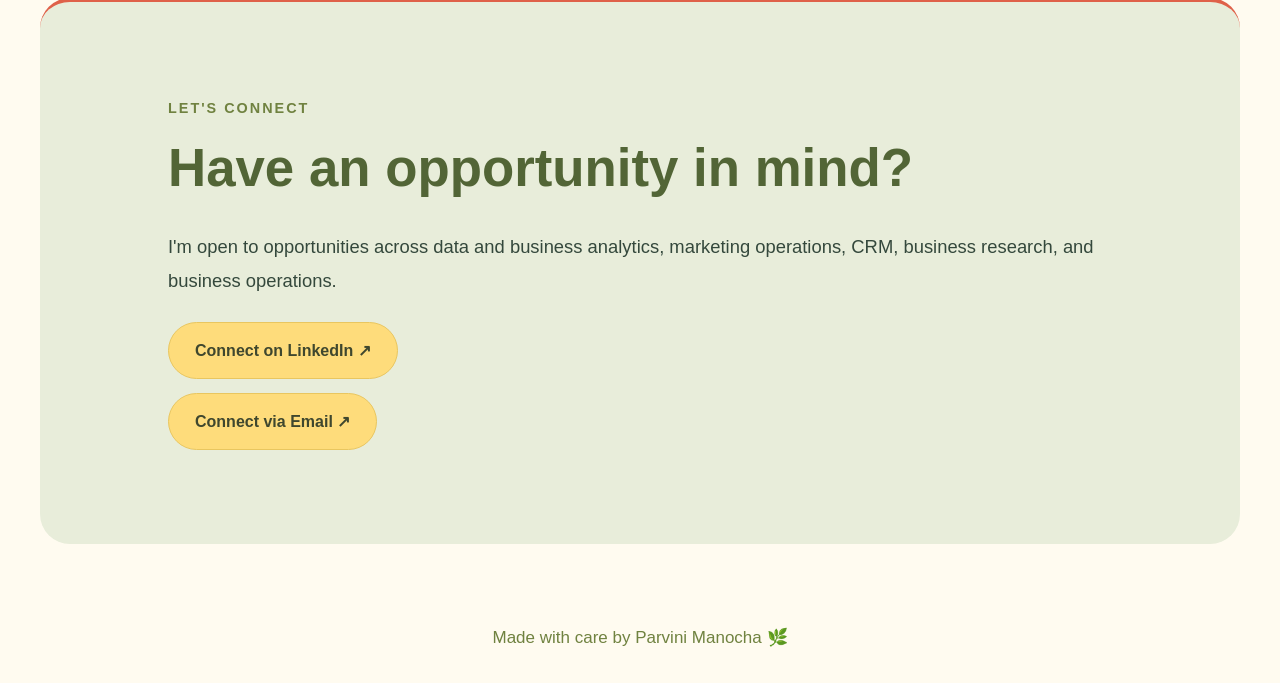
==== commit e727095c: "Change logo to PM with sparkle" ====
--- a/index.html
+++ b/index.html
@@ -9,7 +9,7 @@
 </head>
 <body>
   <header class="navbar">
-    <a class="logo" href="#" aria-label="Parvini home">Parvini <span class="logo-sparkle">✦</span></a>
+    <a class="logo" href="#" aria-label="Parvini home">PM<span class="logo-sparkle">✦</span></a>
     <nav>
       <a href="#home">Home</a>
       <a href="#about">About</a>
--- a/style.css
+++ b/style.css
@@ -977,3 +977,19 @@
 nav a:focus-visible {
   box-shadow: inset 0 -3px 0 #F49069;
 }
+
+
+/* Wordmark: Parvini with a coral-blush sparkle */
+.navbar .logo {
+  color: #708240;
+  font-size: clamp(1.35rem, 2.2vw, 1.8rem);
+  letter-spacing: -0.5px;
+  white-space: nowrap;
+}
+.navbar .logo-sparkle {
+  color: #DF6149;
+  display: inline-block;
+  font-size: 1.15em;
+  margin-left: 3px;
+  vertical-align: 0.02em;
+}
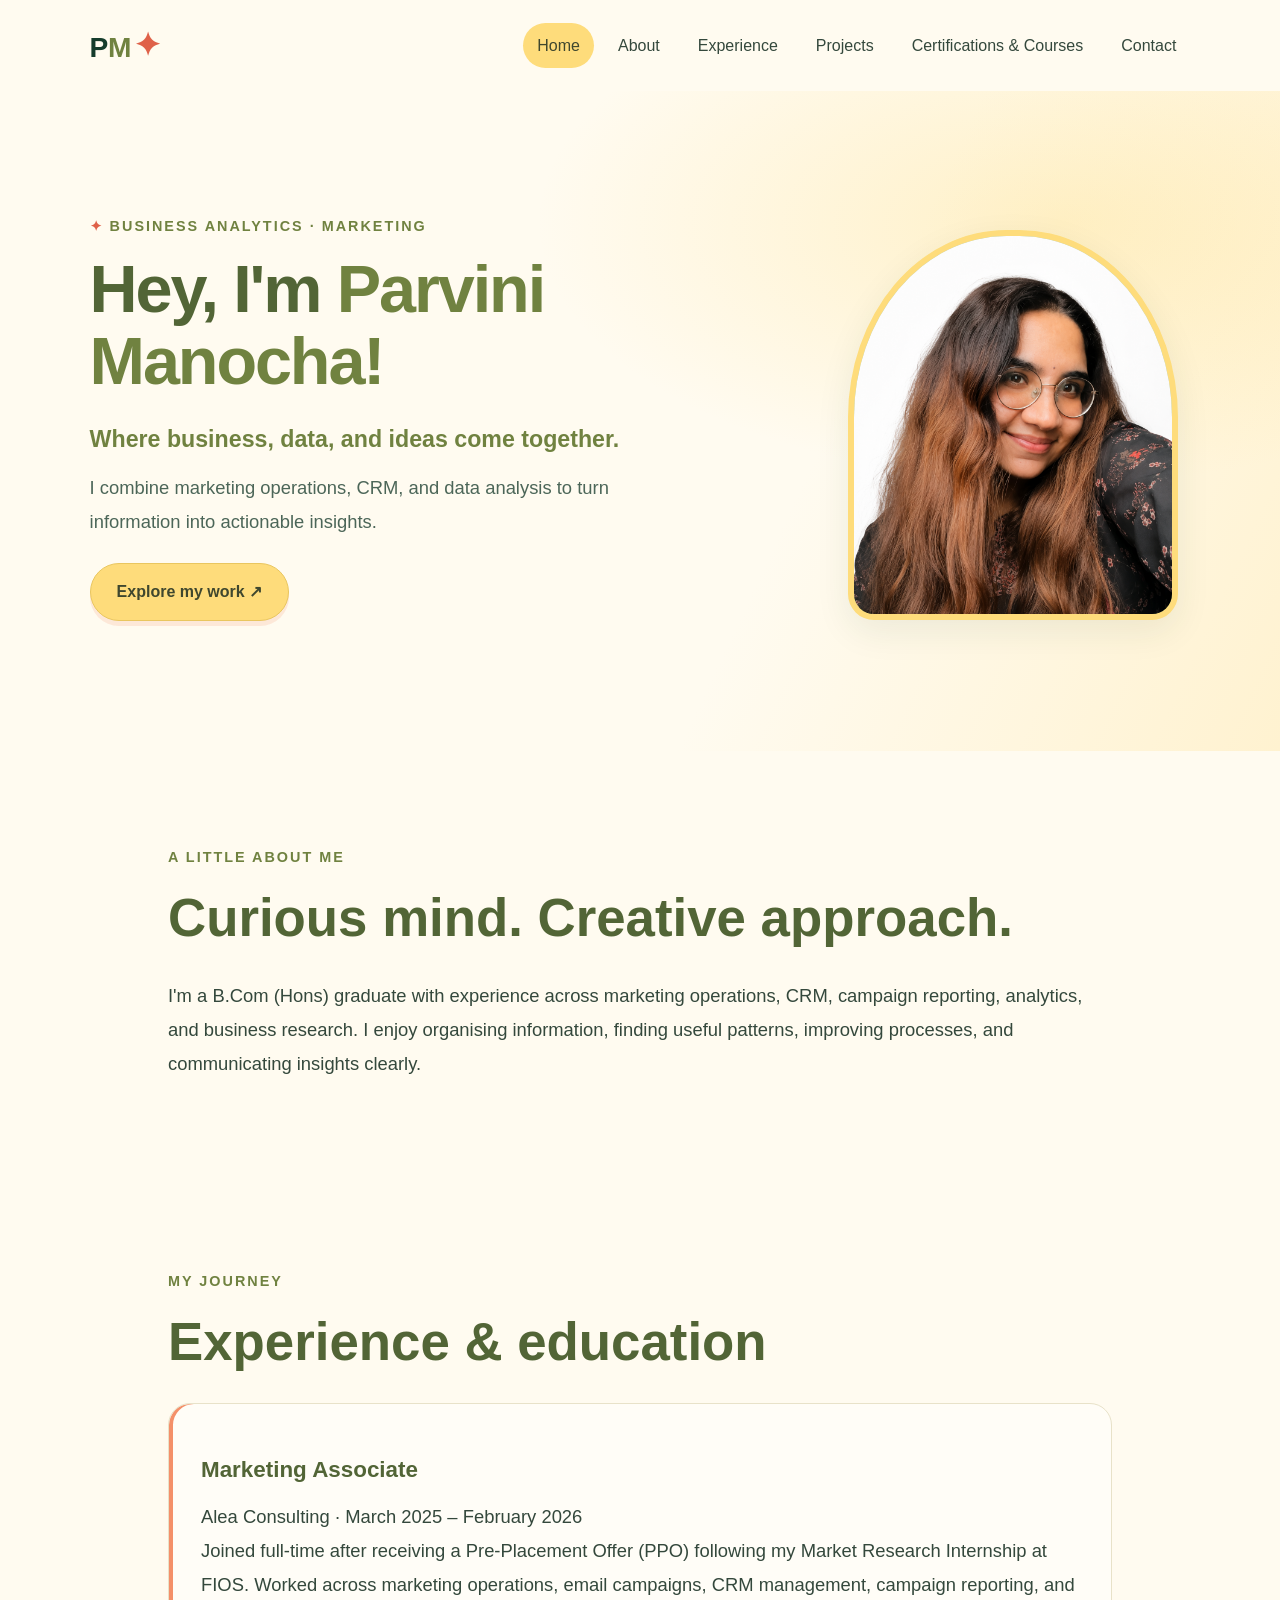
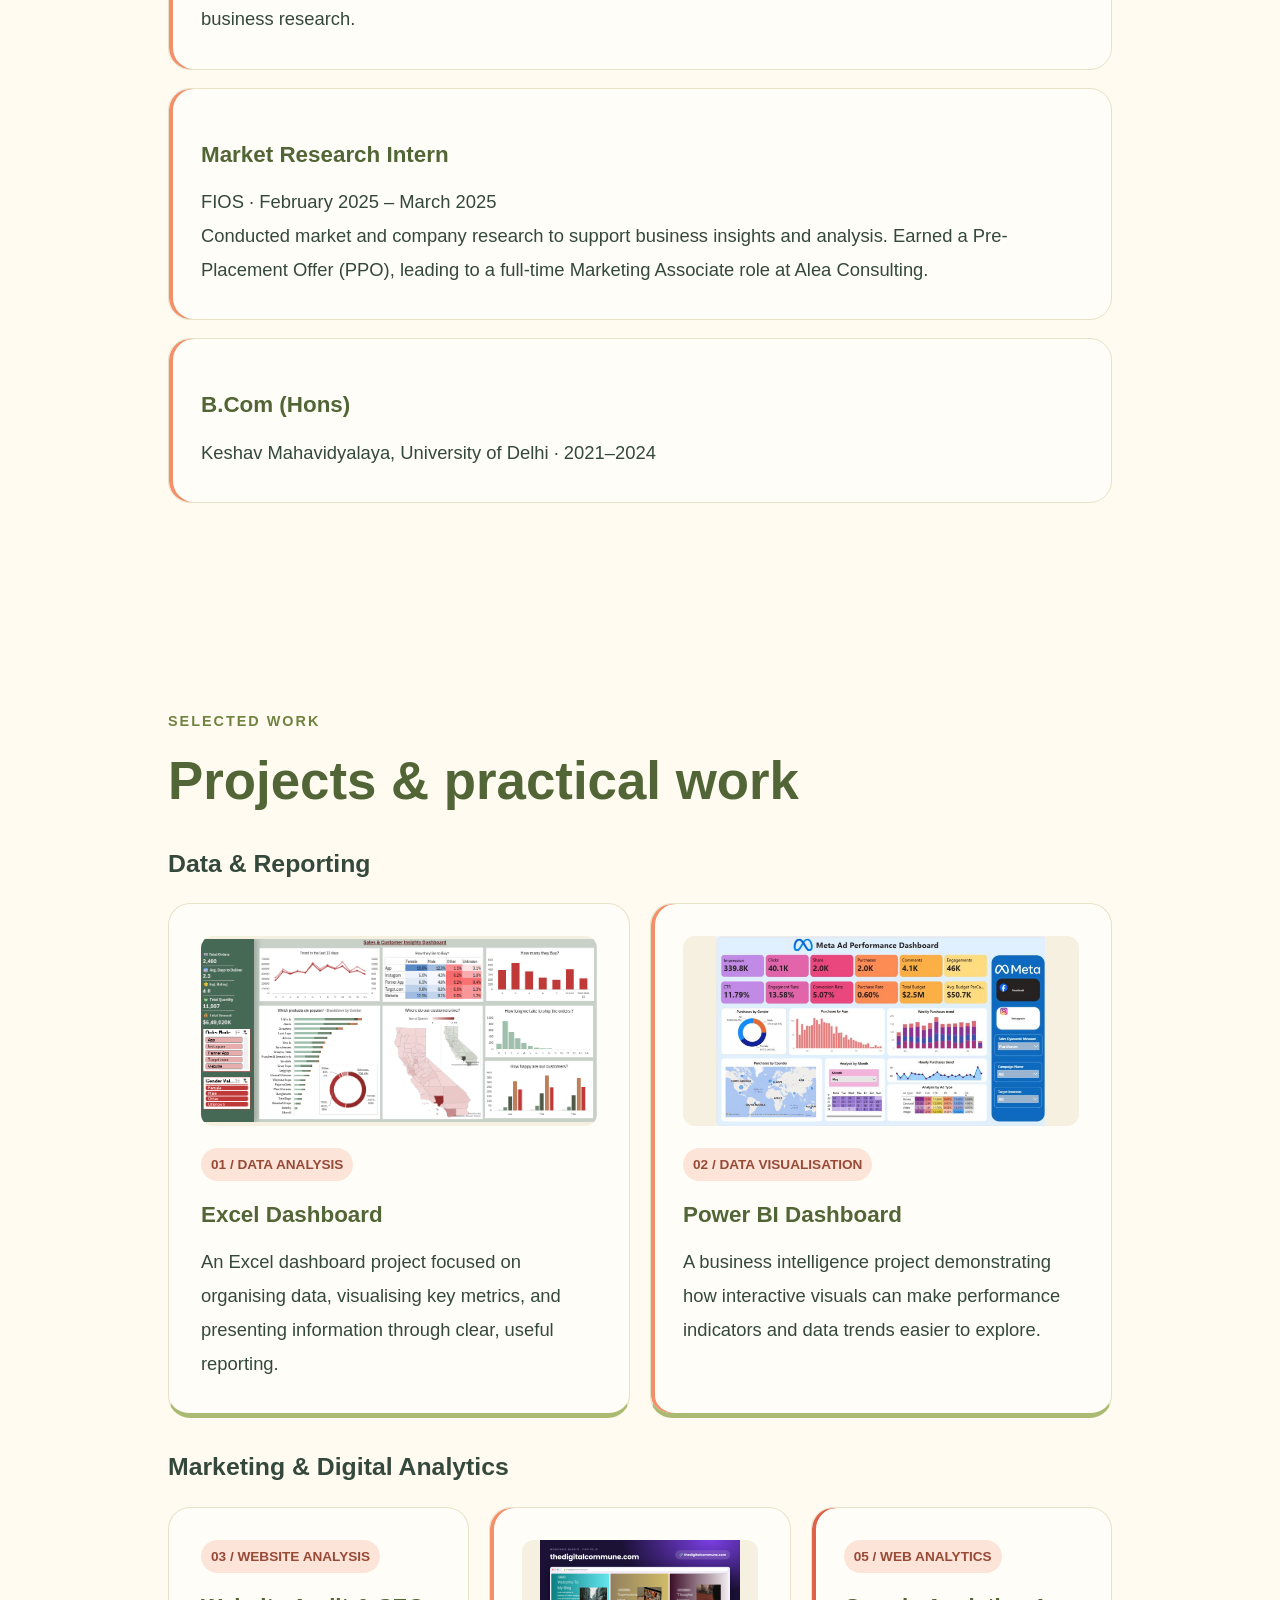
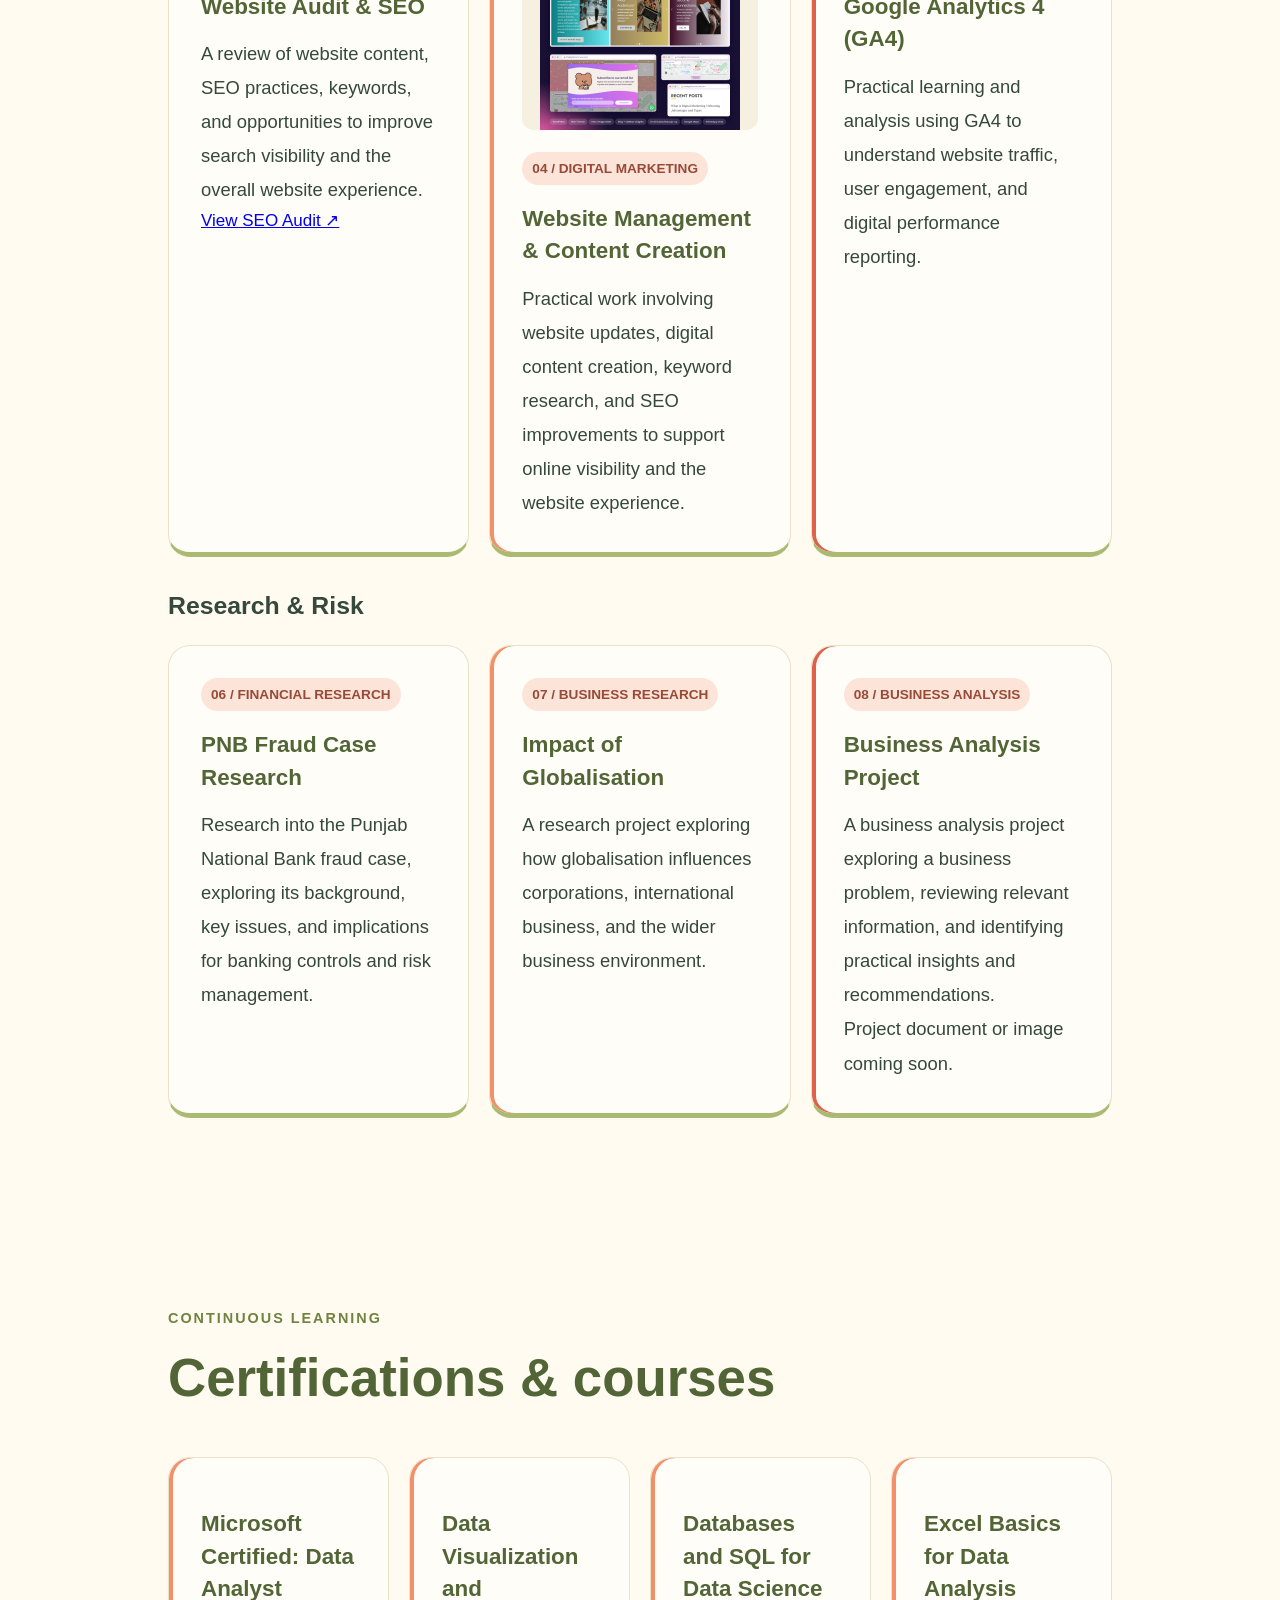
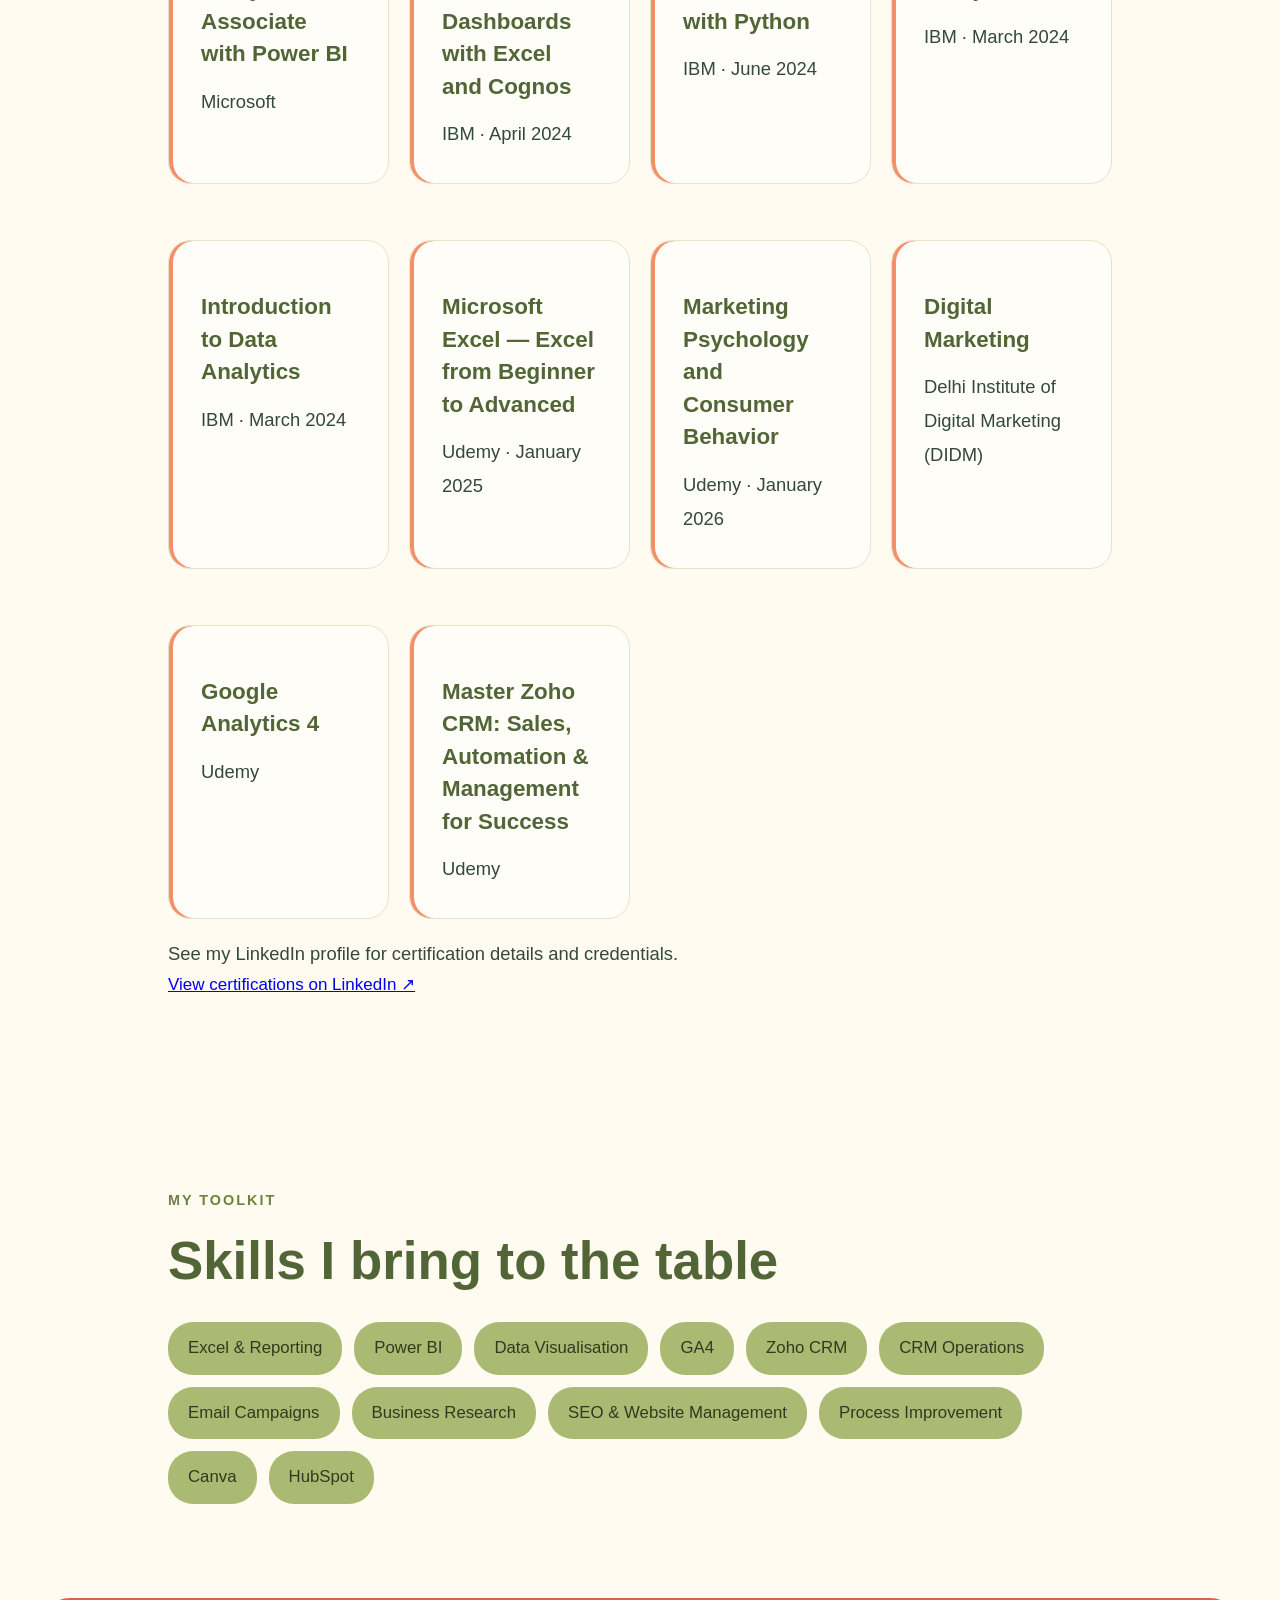
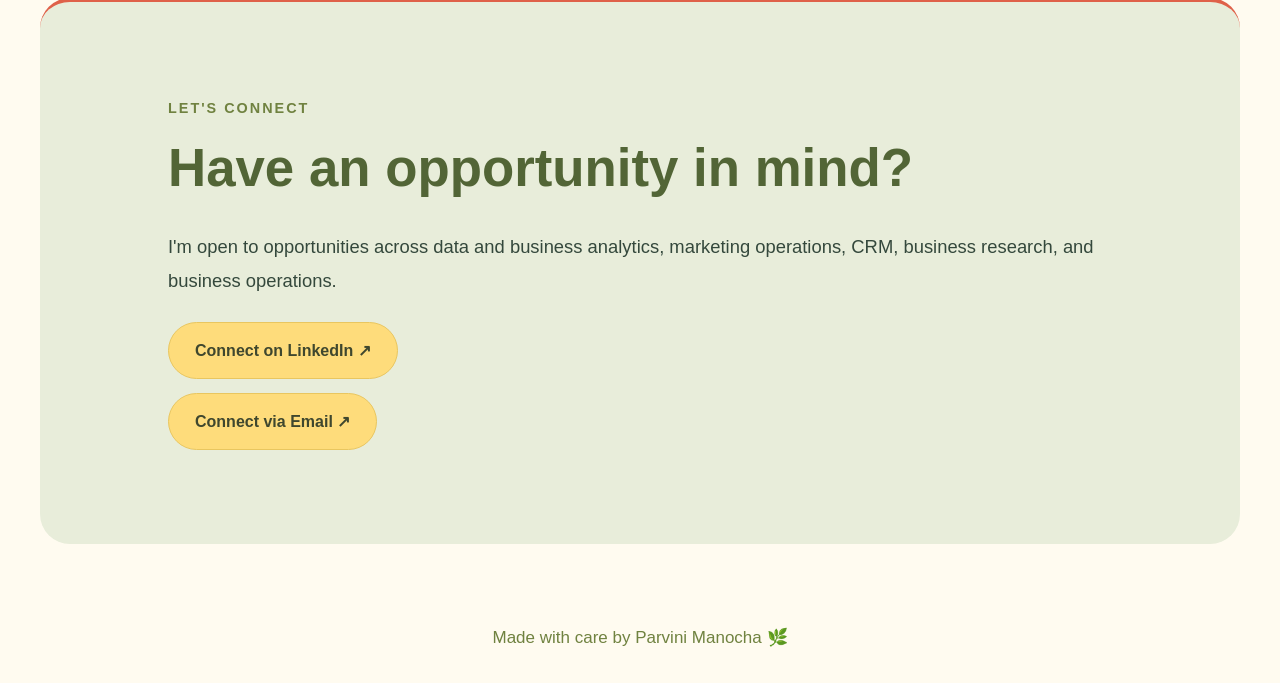
==== commit d6a7affa: "Update portfolio hero copy and PM logo" ====
--- a/index.html
+++ b/index.html
@@ -4,7 +4,7 @@
   <meta charset="UTF-8">
   <meta name="viewport" content="width=device-width, initial-scale=1.0">
   <title>Parvini Manocha | Portfolio</title>
-  <meta name="description" content="Where business, data, and ideas come together. Analytical thinking, creative problem-solving, and meaningful outcomes.">
+  <meta name="description" content="Business insights. Marketing impact. Analytical thinking, creative problem-solving, and meaningful outcomes.">
   <link rel="stylesheet" href="style.css">
 </head>
 <body>
@@ -23,10 +23,10 @@
   <main>
     <section id="home" class="hero">
       <div class="hero-text">
-        <p class="eyebrow">BUSINESS · DATA · IDEAS</p>
+        <p class="eyebrow">BUSINESS ANALYTICS · MARKETING</p>
         <h1>Hey, I'm <span>Parvini Manocha!</span></h1>
         <p class="tagline">Where business, data, and ideas come together.</p>
-        <p class="intro">I bring together business understanding, data analysis, research, and hands-on execution to turn information into clear insights and practical improvements.</p>
+        <p class="intro">I combine marketing operations, CRM, and data analysis to turn information into actionable insights.</p>
         <a class="button" href="#projects">Explore my work ↗</a>
       </div>
       <div class="hero-image">
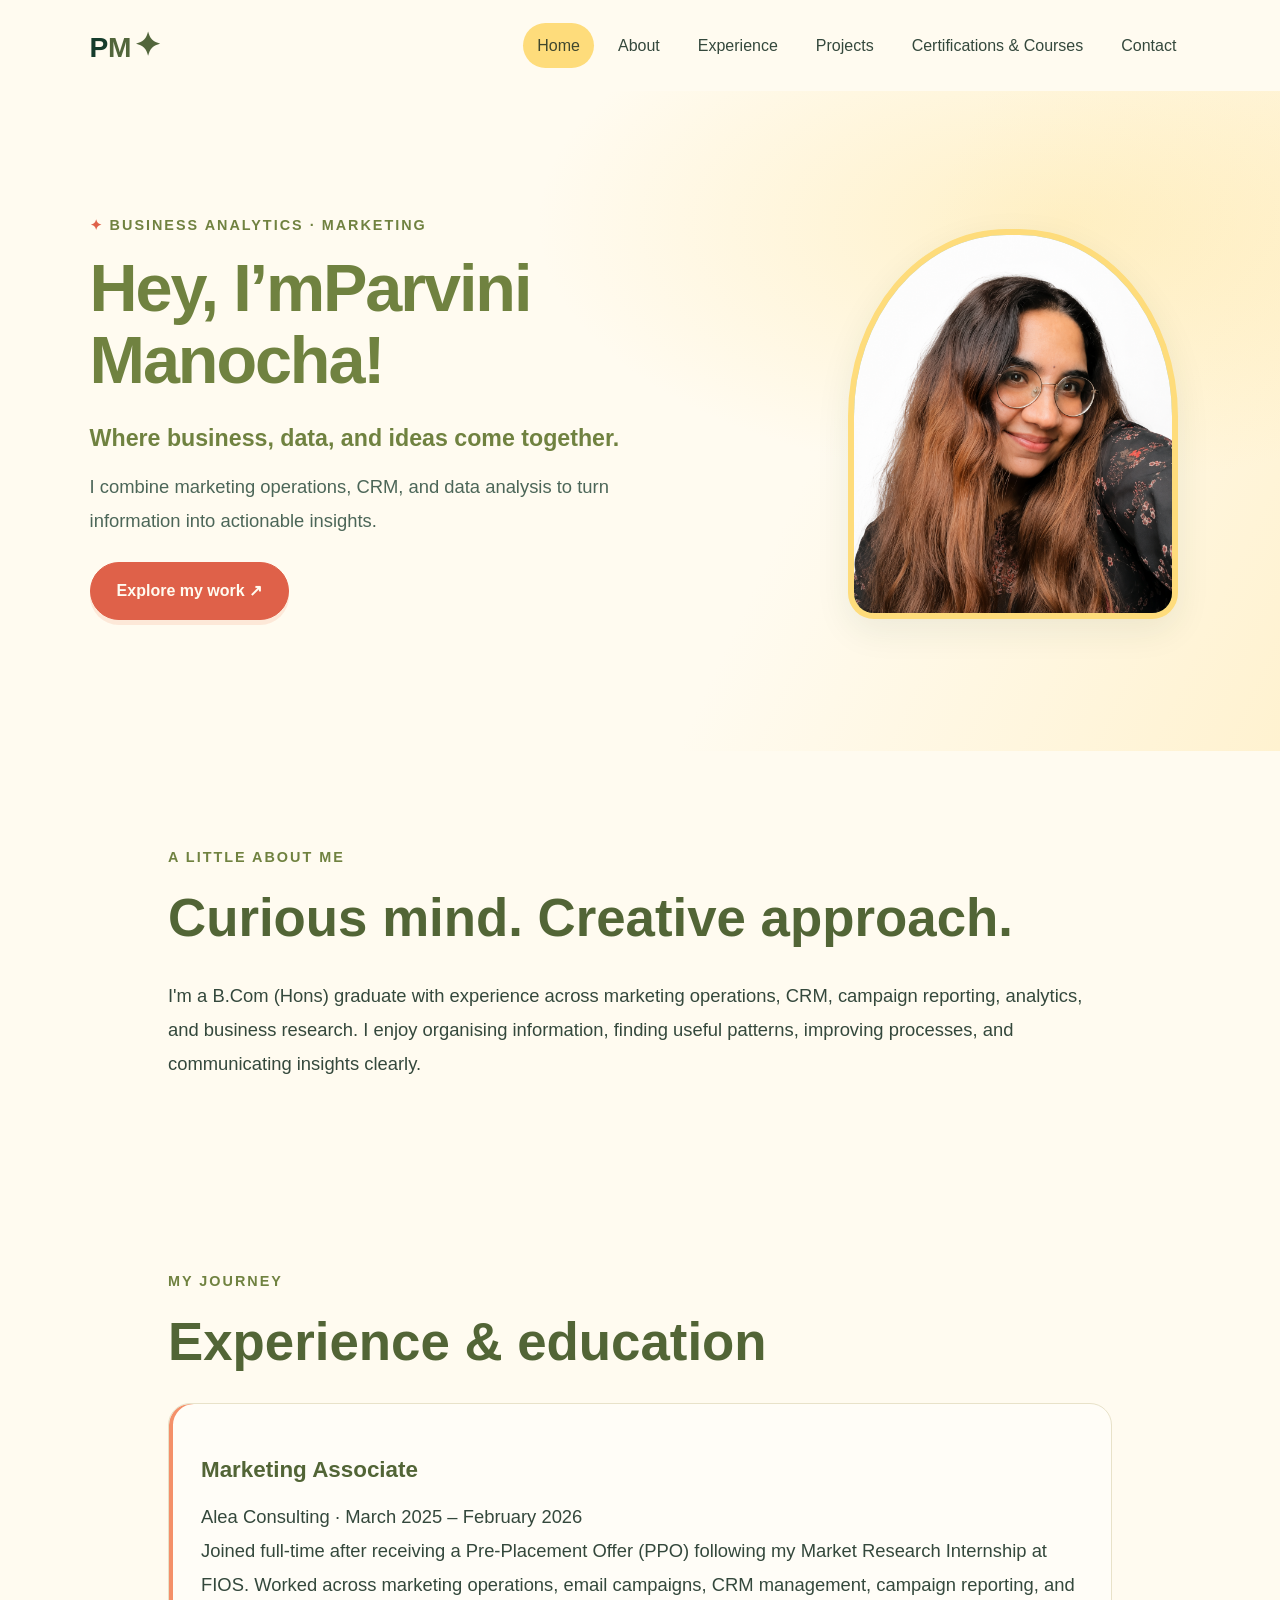
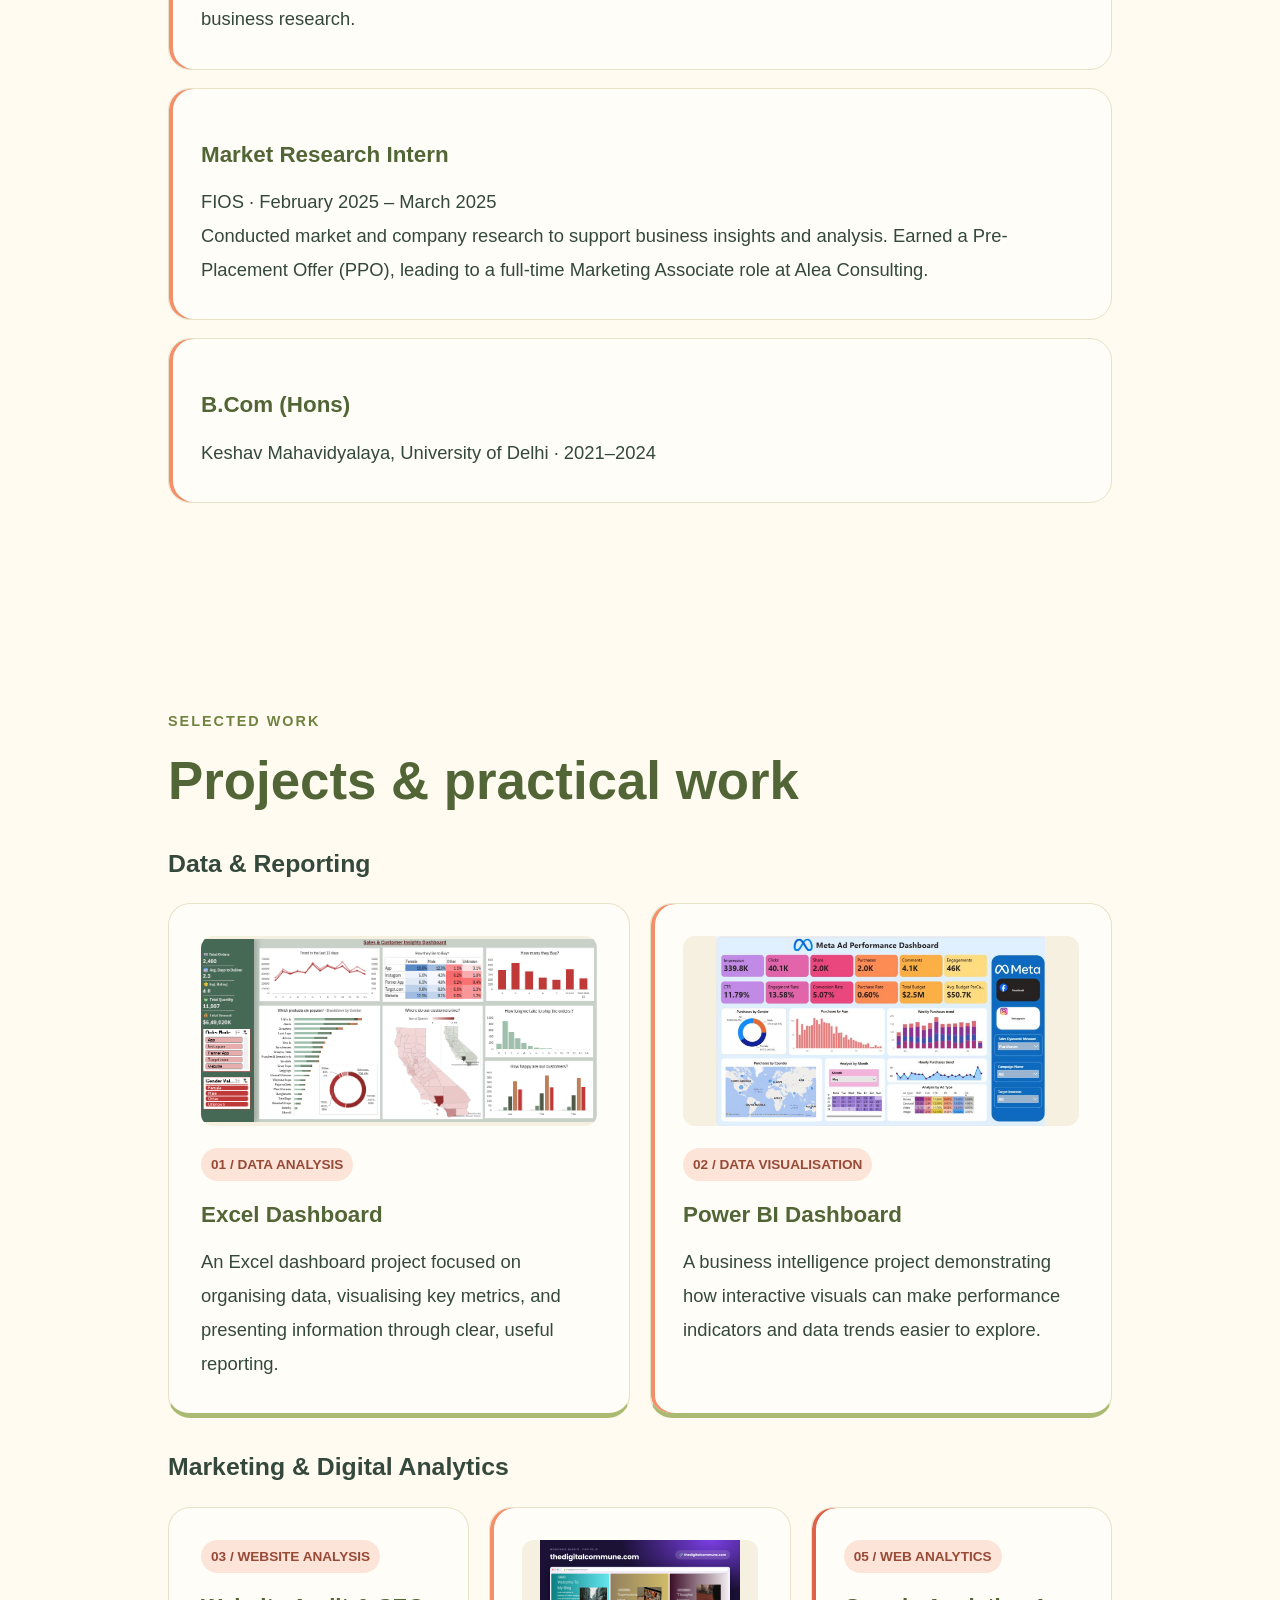
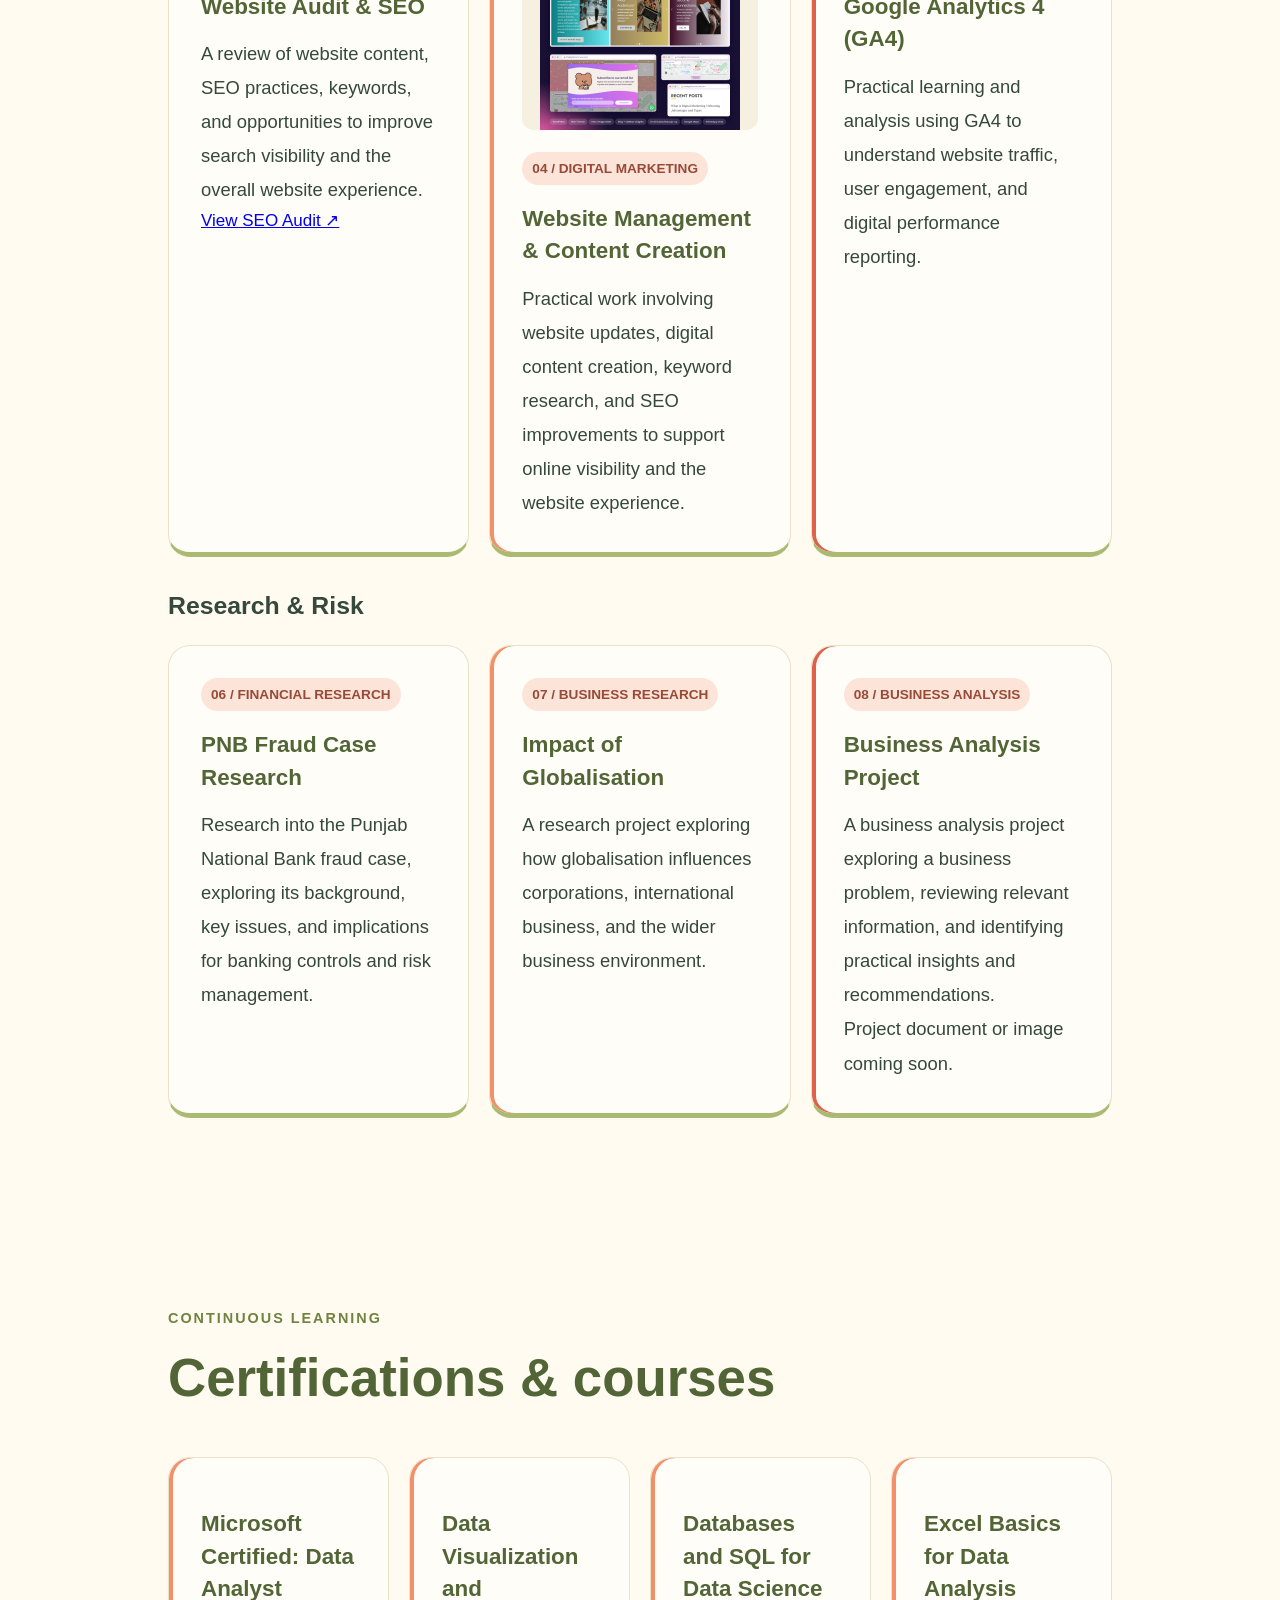
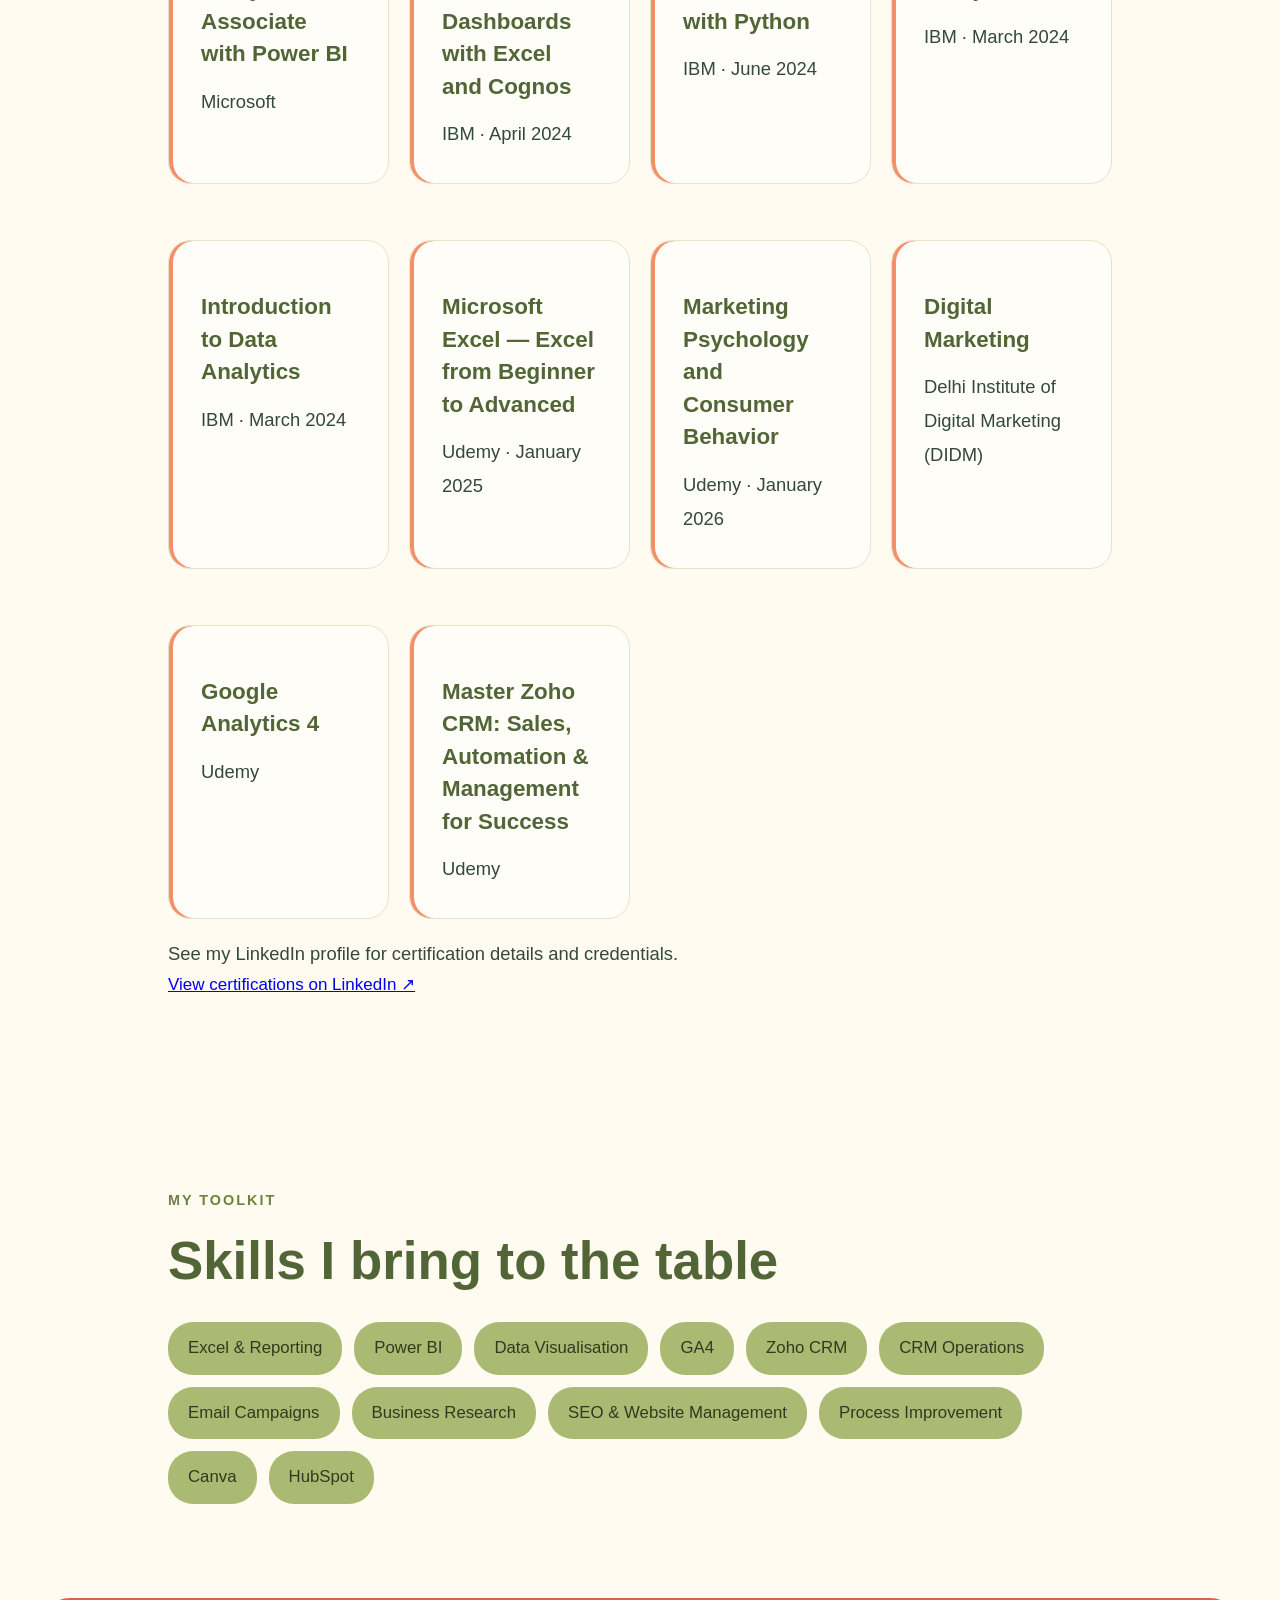
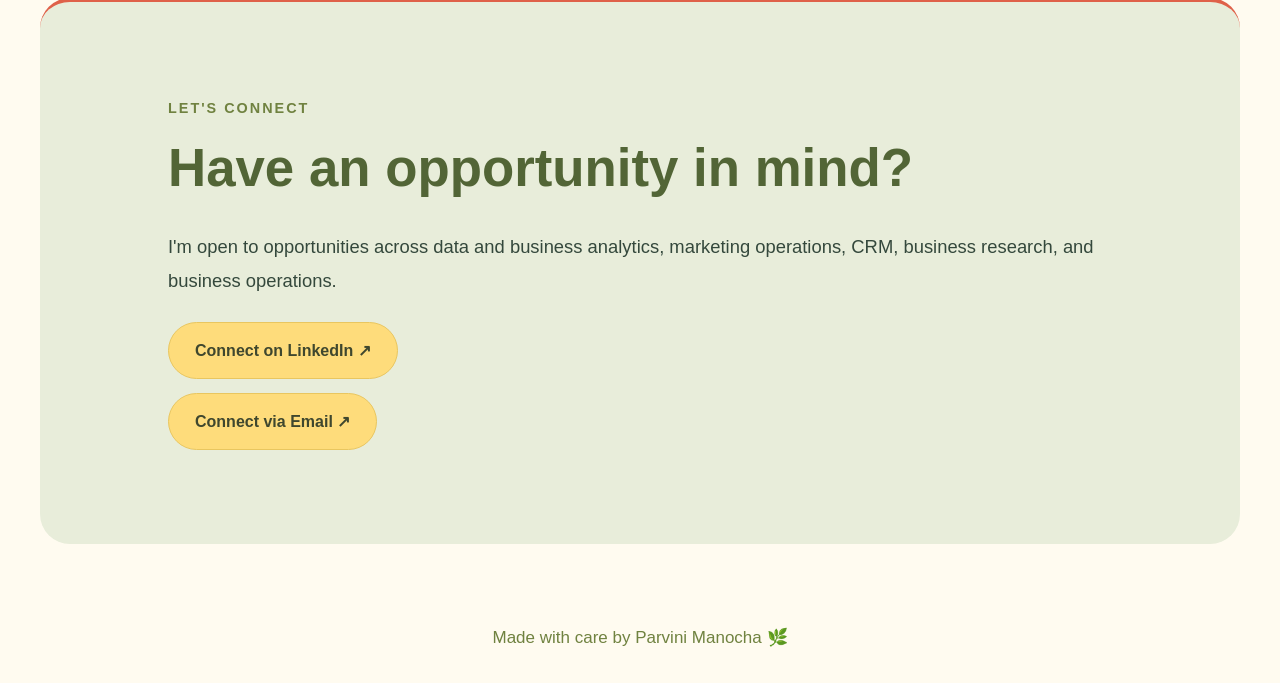
==== commit 06bf6f25: "Put hero greeting above name" ====
--- a/index.html
+++ b/index.html
@@ -24,7 +24,7 @@
     <section id="home" class="hero">
       <div class="hero-text">
         <p class="eyebrow">BUSINESS ANALYTICS · MARKETING</p>
-        <h1>Hey, I'm <span>Parvini Manocha!</span></h1>
+        <h1><span class="hero-greeting">Hey, I’m</span><span class="hero-name">Parvini Manocha!</span></h1>
         <p class="tagline">Where business, data, and ideas come together.</p>
         <p class="intro">I combine marketing operations, CRM, and data analysis to turn information into actionable insights.</p>
         <a class="button" href="#projects">Explore my work ↗</a>
--- a/style.css
+++ b/style.css
@@ -987,9 +987,36 @@
   white-space: nowrap;
 }
 .navbar .logo-sparkle {
-  color: #DF6149;
+  color: #52663B;
   display: inline-block;
   font-size: 1.15em;
   margin-left: 3px;
   vertical-align: 0.02em;
 }
+
+
+/* Portfolio refinements: compact dark-green PM mark, coral accents, lifted hero and larger portrait */
+.navbar .logo { color: #52663B; }
+.navbar .logo-sparkle { color: #52663B; }
+.home-hero, .hero {
+  padding-top: 34px;
+  padding-bottom: 44px;
+  align-items: center;
+}
+.home-photo { width: min(360px, 34vw); max-width: 100%; border-color: #DF6149; }
+.home-photo-wrap { transform: translateY(-10px); }
+.home-actions .button:first-child, .hero .button, .button {
+  background: #DF6149;
+  border-color: #DF6149;
+  color: #FFFBF0;
+}
+.home-actions .button:last-child { background: transparent; border-color: #DF6149; color: #DF6149; }
+.home-note { border-top-color: #DF6149; }
+.home-hero { background: radial-gradient(ellipse at 85% 18%, rgba(223, 97, 73, 0.13), transparent 34%), #FFFBF0; }
+@media (max-width: 700px) { .home-photo { width: min(320px, 78vw); } }
+/* Corner doodles, deliberately kept away from the main text and portrait */
+.home-hero { position: relative; overflow: hidden; }
+.home-hero::before, .home-hero::after { position: absolute; pointer-events: none; z-index: 0; font-family: cursive; font-weight: 400; line-height: 1; }
+.home-hero::before { content: "〰"; top: 12px; left: 22px; color: #DF6149; font-size: 42px; transform: rotate(-35deg); }
+.home-hero::after { content: "〰"; right: 22px; bottom: 14px; color: #52663B; font-size: 38px; transform: rotate(145deg); }
+.home-copy, .home-photo-wrap { position: relative; z-index: 1; }
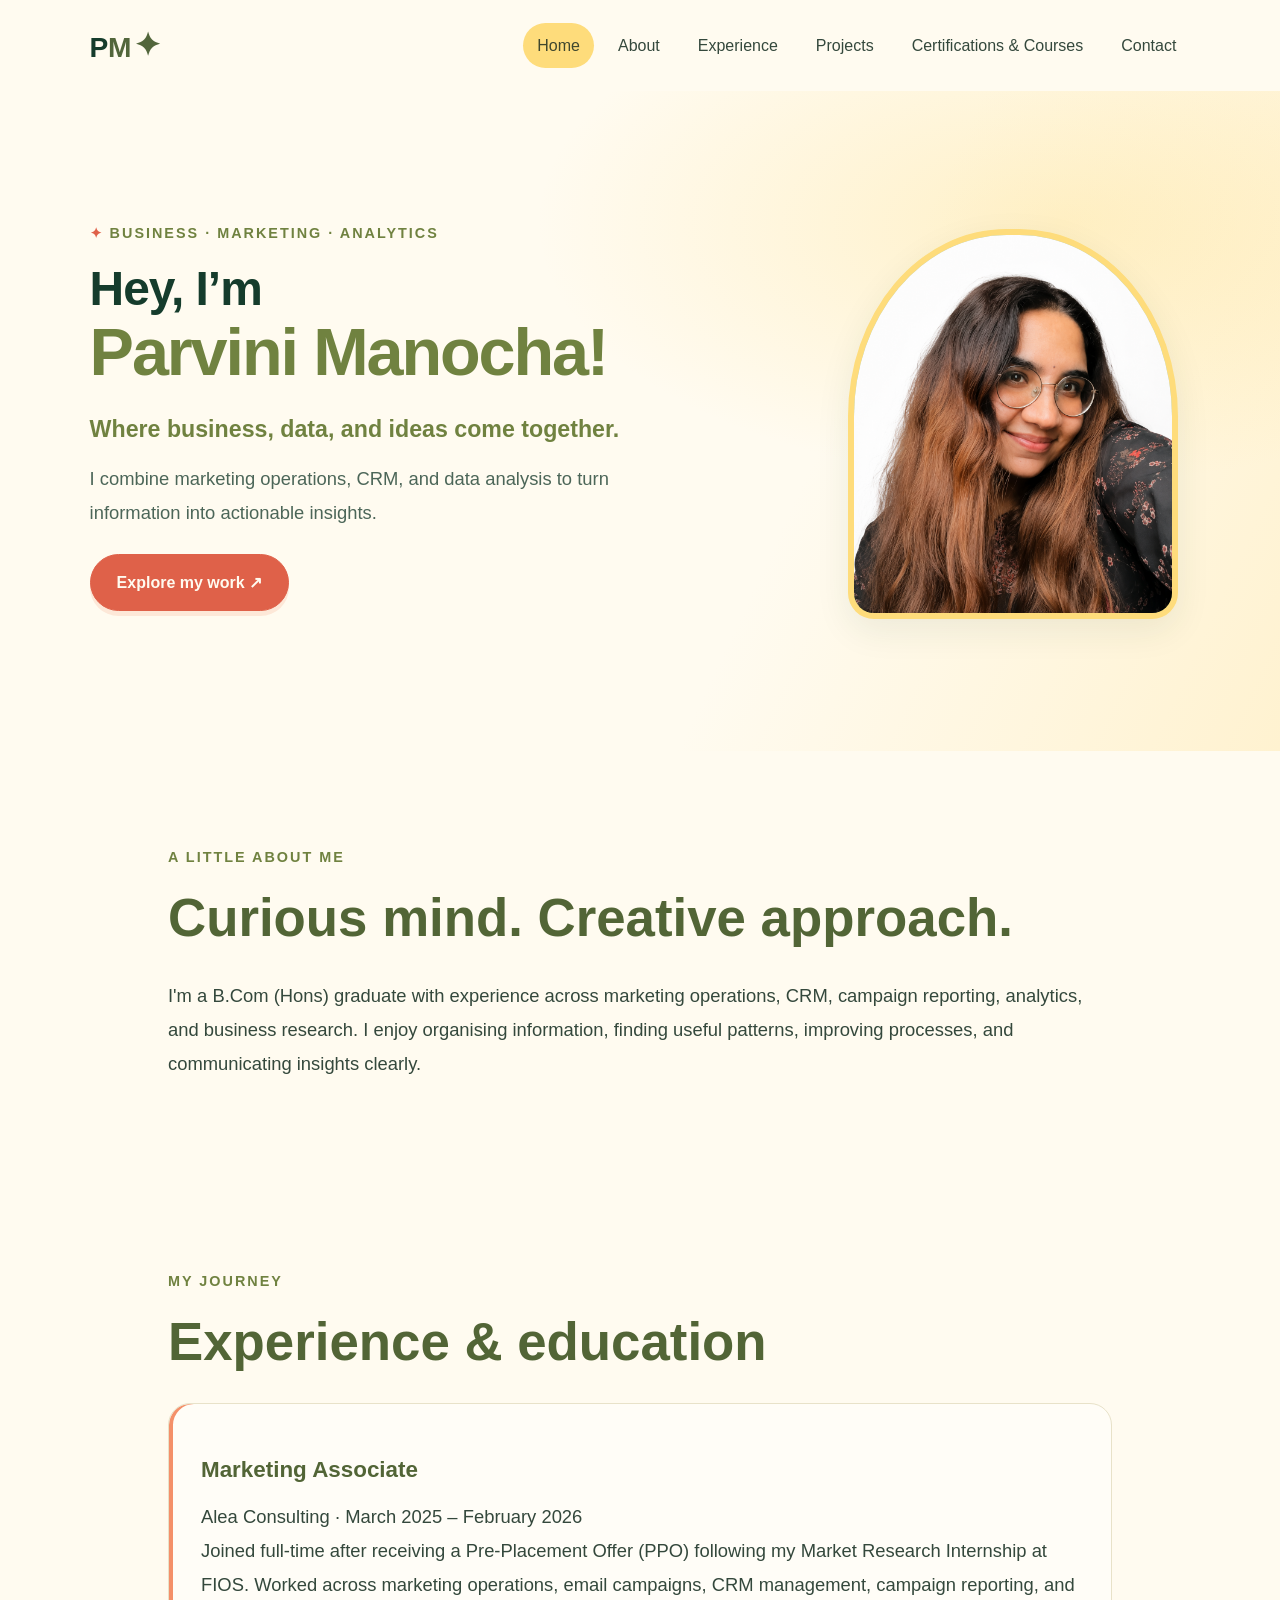
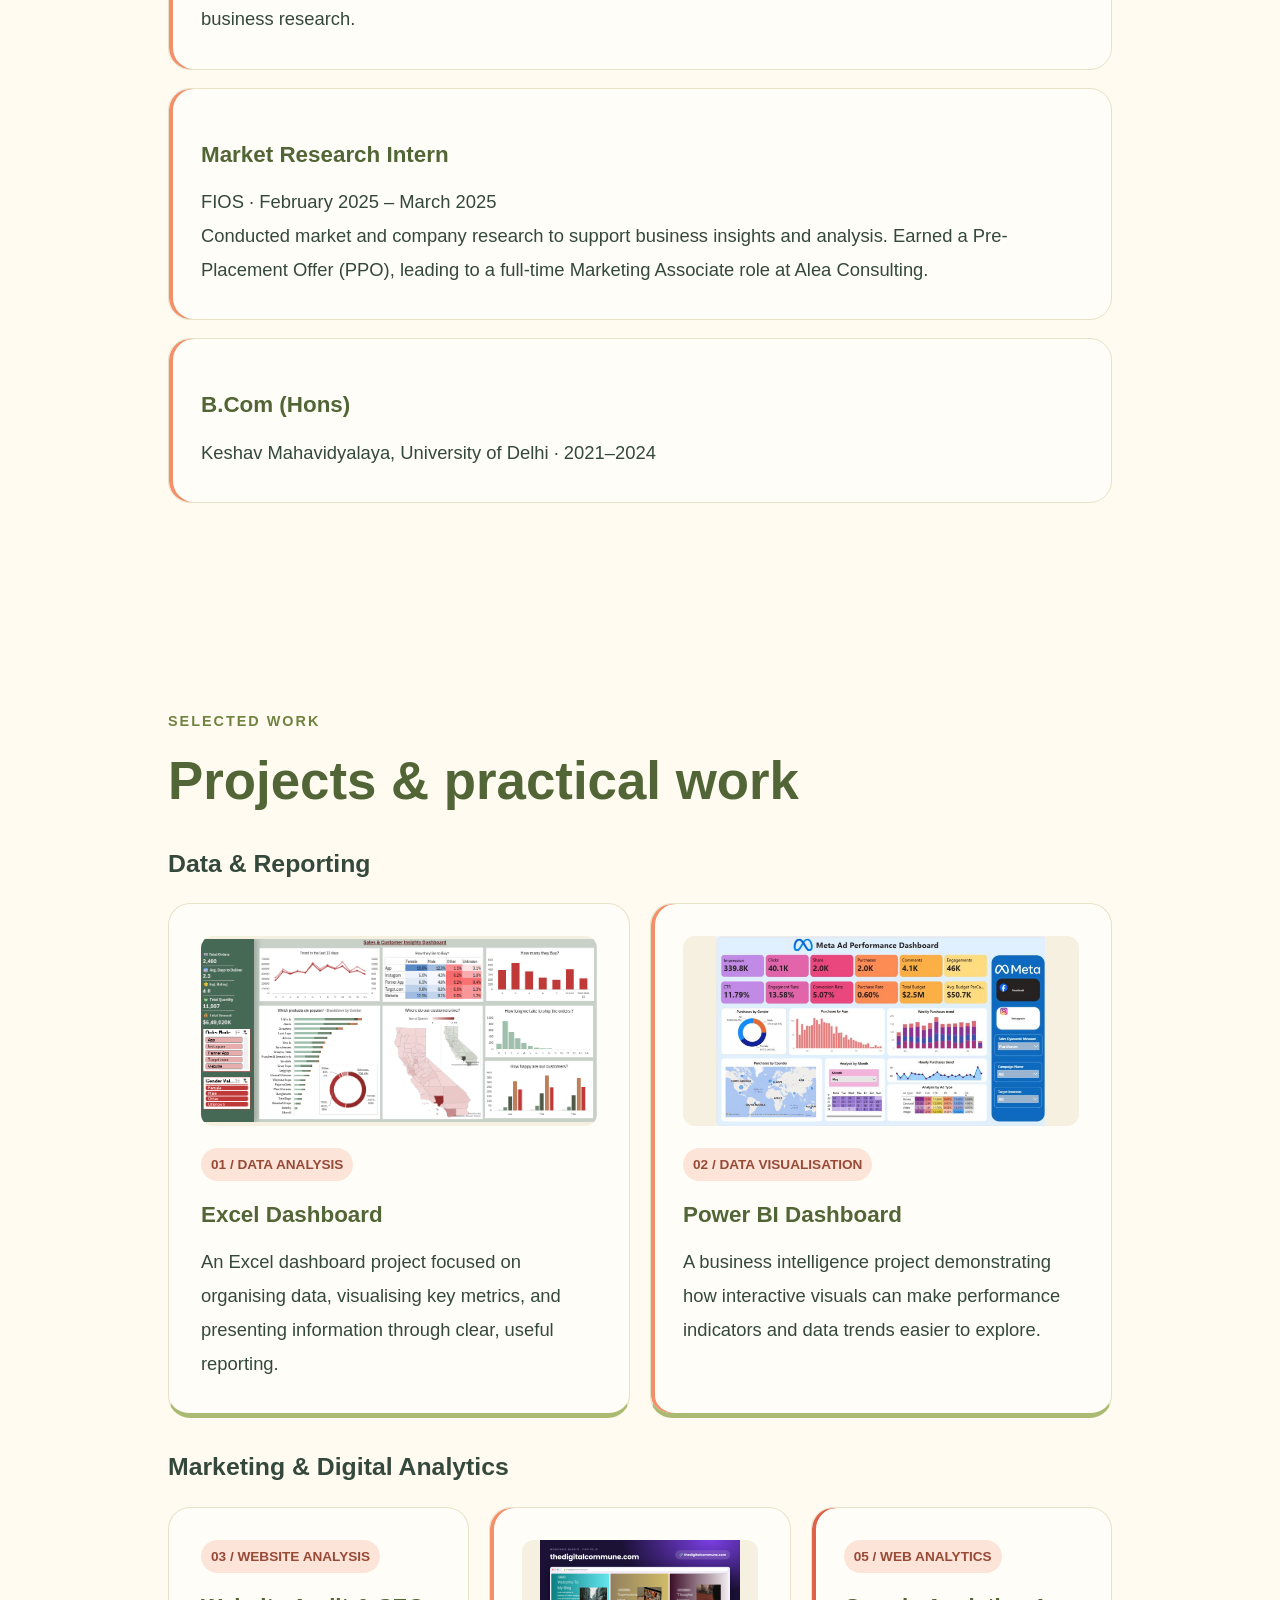
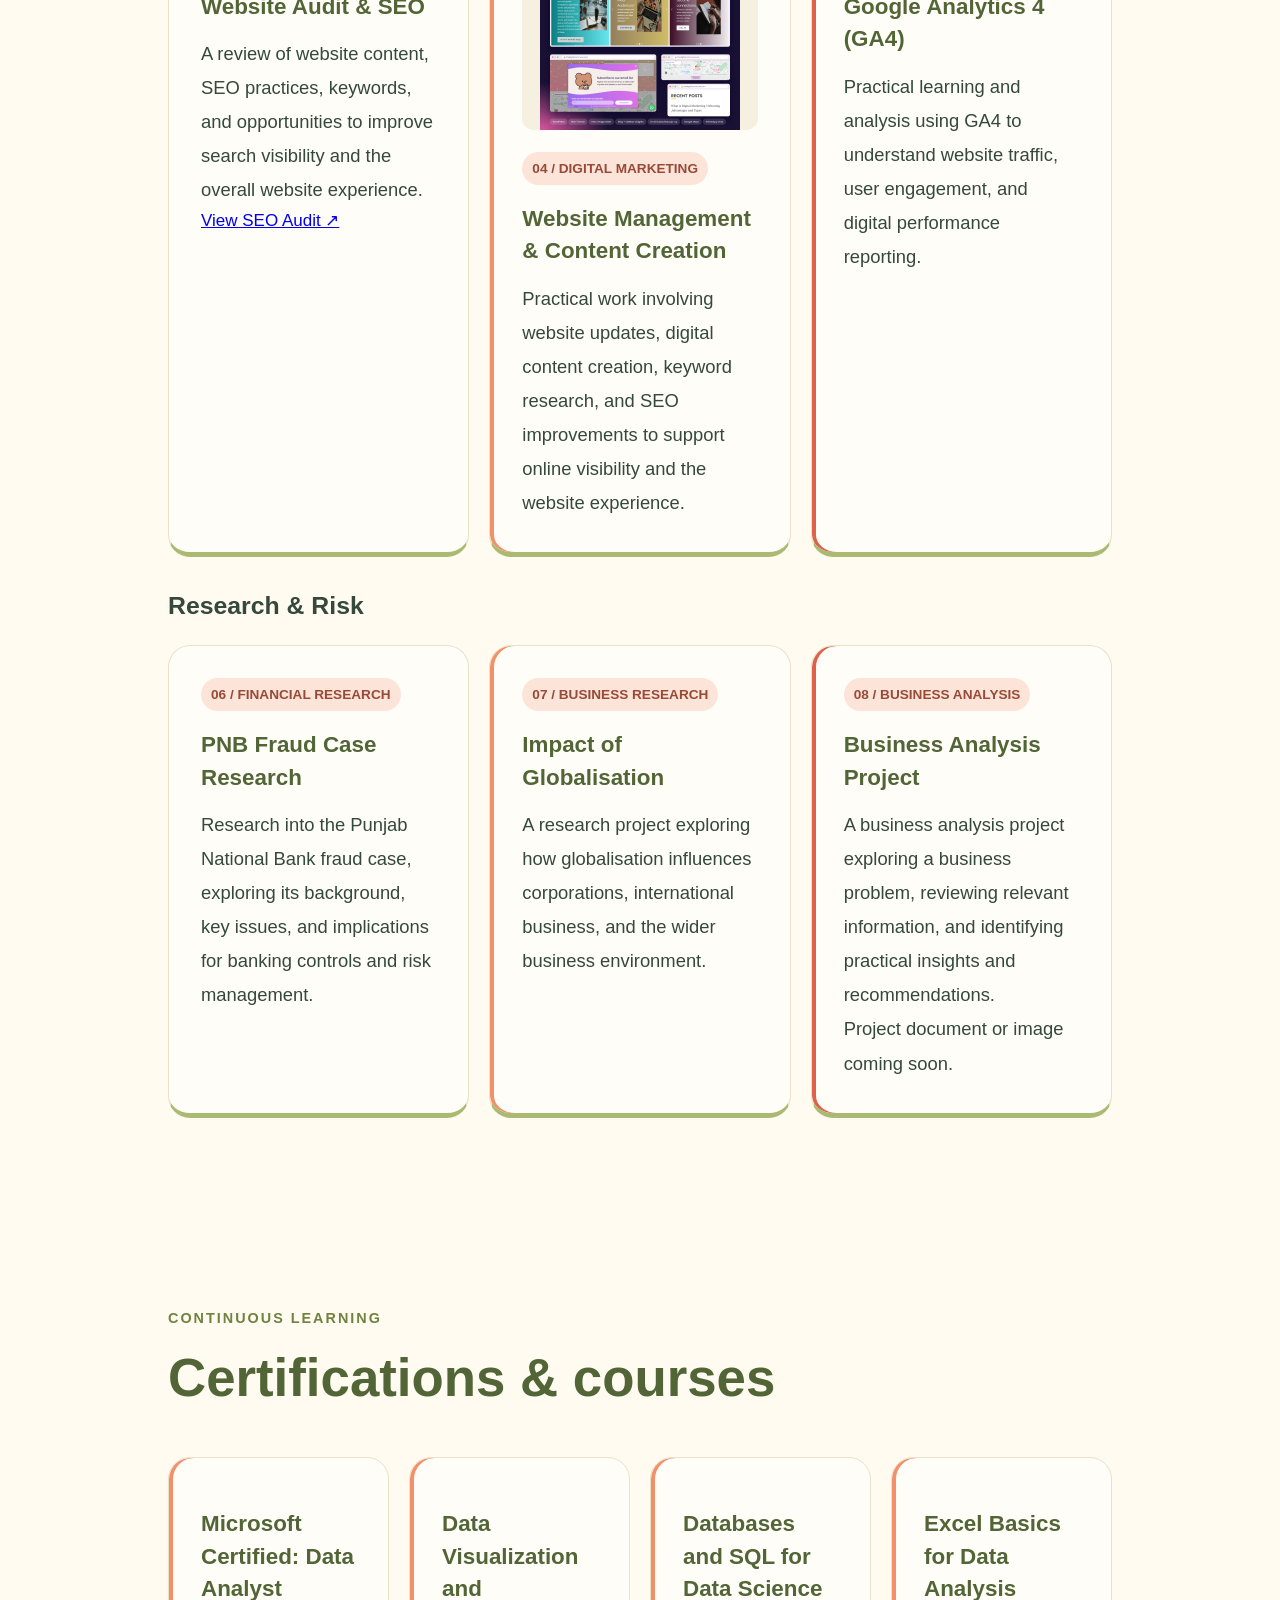
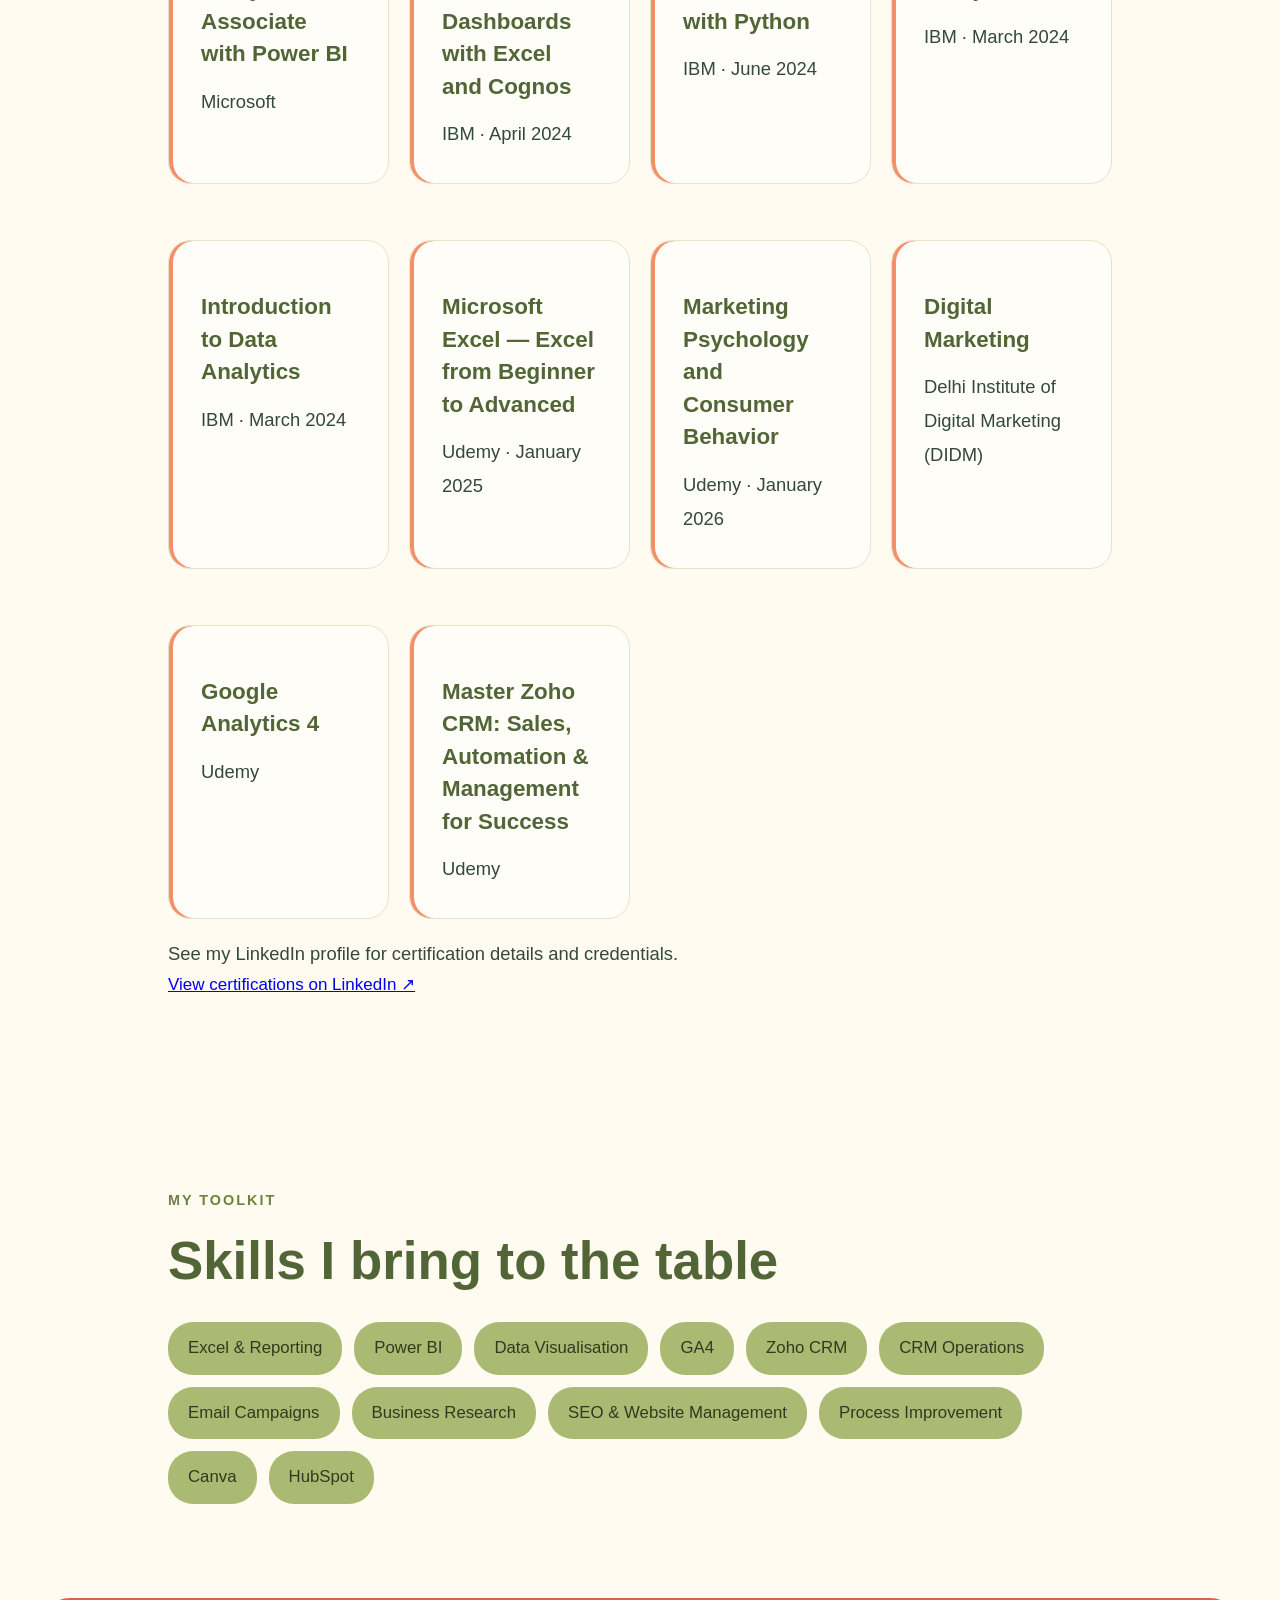
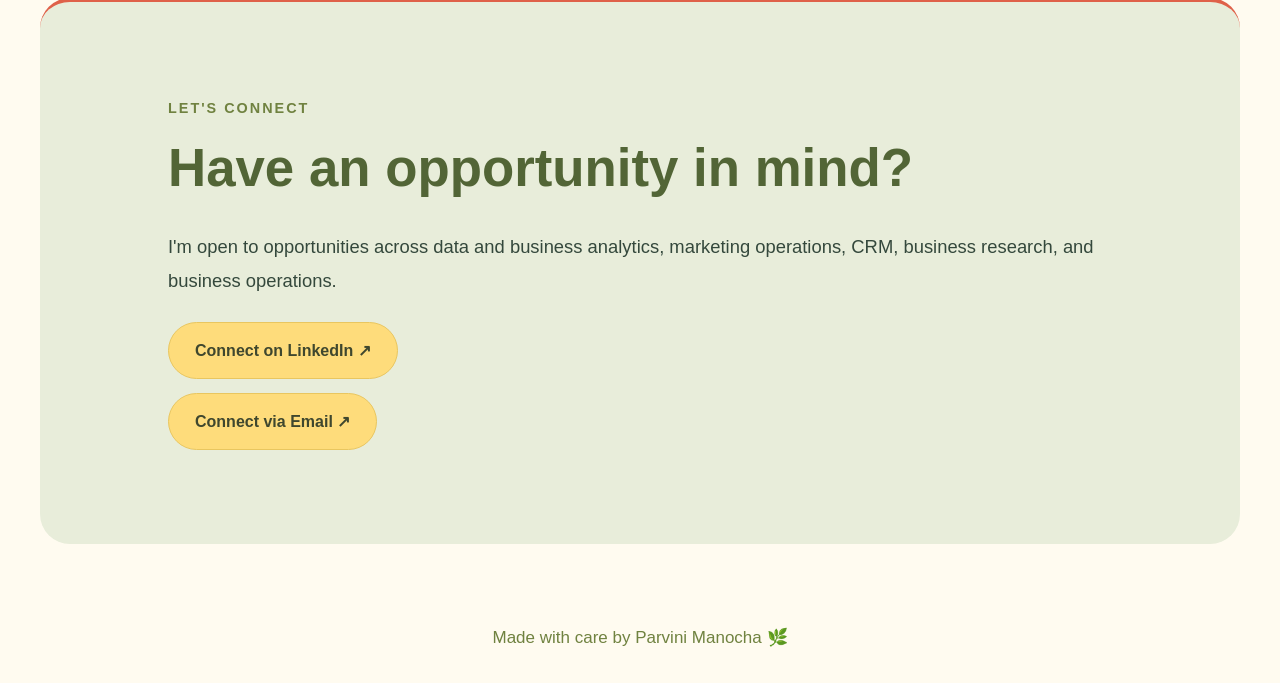
==== commit cf79779a: "Update portfolio subtitle order" ====
--- a/index.html
+++ b/index.html
@@ -23,7 +23,7 @@
   <main>
     <section id="home" class="hero">
       <div class="hero-text">
-        <p class="eyebrow">BUSINESS ANALYTICS · MARKETING</p>
+        <p class="eyebrow">BUSINESS · MARKETING · ANALYTICS</p>
         <h1><span class="hero-greeting">Hey, I’m</span><span class="hero-name">Parvini Manocha!</span></h1>
         <p class="tagline">Where business, data, and ideas come together.</p>
         <p class="intro">I combine marketing operations, CRM, and data analysis to turn information into actionable insights.</p>
--- a/style.css
+++ b/style.css
@@ -1020,3 +1020,16 @@
 .home-hero::before { content: "〰"; top: 12px; left: 22px; color: #DF6149; font-size: 42px; transform: rotate(-35deg); }
 .home-hero::after { content: "〰"; right: 22px; bottom: 14px; color: #52663B; font-size: 38px; transform: rotate(145deg); }
 .home-copy, .home-photo-wrap { position: relative; z-index: 1; }
+
+
+/* Separate the greeting from the name in the main hero */
+.hero h1 .hero-greeting {
+  display: block;
+  font-size: 0.72em;
+  line-height: 1.15;
+  letter-spacing: -1px;
+  color: #153c2c;
+}
+.hero h1 .hero-name {
+  display: block;
+}
